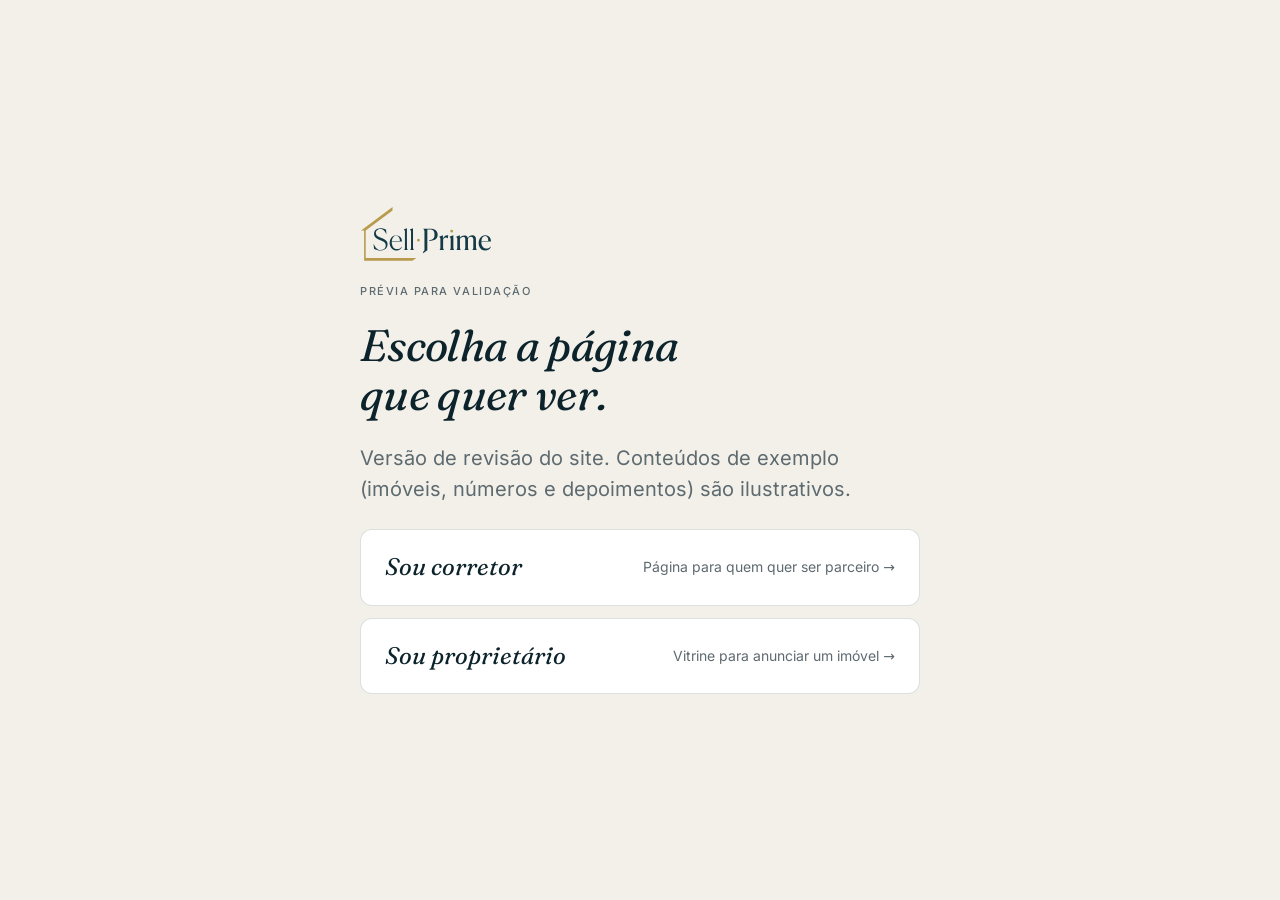
==== index.html @ 88704f99 "Atualiza a prévia de revisão" ====
<!DOCTYPE html>
<html lang="pt-BR"><head><meta charset="utf-8"><meta name="robots" content="noindex,nofollow"><meta name="viewport" content="width=device-width,initial-scale=1">
<title>SellPrime | Prévia para validação</title>
<link rel="stylesheet" href="assets/css/design-system/tokens.css"><link rel="stylesheet" href="assets/css/design-system/base.css">
<style>body{min-height:100svh;display:grid;place-items:center;padding:var(--gutter)}main{max-width:560px;display:flex;flex-direction:column;gap:var(--sp-5)}
.logo{height:56px;width:auto;align-self:flex-start}.p{display:grid;gap:var(--sp-3)}.p a{display:flex;justify-content:space-between;align-items:center;gap:var(--sp-4);padding:var(--sp-5);border:1px solid var(--line);border-radius:var(--radius-lg);text-decoration:none;background:#fff;transition:transform .2s}
.p a b{font:400 var(--fs-h4)/1.1 var(--font-title);font-style:italic}.p a span{color:var(--text-muted);font-size:14px}@media(hover:hover){.p a:hover{transform:translateY(-3px)}}</style></head>
<body><main><img class="logo" src="assets/img/marca/logo-recorte-petrol.svg" alt="SellPrime" width="150" height="63">
<p class="eyebrow">Prévia para validação</p><h1 class="h3">Escolha a página que quer ver.</h1>
<p class="lead">Versão de revisão do site. Conteúdos de exemplo (imóveis, números e depoimentos) são ilustrativos.</p>
<div class="p"><a href="corretor.html"><b>Sou corretor</b><span>Página para quem quer ser parceiro →</span></a><a href="proprietario.html"><b>Sou proprietário</b><span>Vitrine para anunciar um imóvel →</span></a></div></main></body></html>
---- assets/css/design-system/tokens.css ----
/* Fonte da verdade de cores, fontes, espaços e movimento do SellPrime.
   Valores vêm do brand guideline e do PADROES.md (consolidação de 04/10/2026).
   Cortes de @media (só estes): 640 / 900 / 1280, mobile-first, no fim do CSS. */

@font-face{font-family:"Fraunces";src:url("../../fonts/fraunces.woff2?v=1") format("woff2");font-style:normal;font-weight:100 900;font-display:swap}
@font-face{font-family:"Fraunces";src:url("../../fonts/fraunces-italic.woff2?v=1") format("woff2");font-style:italic;font-weight:100 900;font-display:swap}
@font-face{font-family:"Inter";src:url("../../fonts/inter.woff2?v=1") format("woff2");font-style:normal;font-weight:100 900;font-display:swap}
@font-face{font-family:"Shadows Into Light";src:url("../../fonts/shadows-into-light.woff2?v=1") format("woff2");font-style:normal;font-weight:400;font-display:swap}

:root{
  /* Cores */
  --petrol:#143a46;
  --petrol-dark:#0c232b;
  --gold:#b89b4d;            /* detalhe pontual, nunca área grande */
  --cream:#f3f0e9;           /* fundo padrão da marca */
  --grey:#8b9096;
  --cream-2:color-mix(in srgb,var(--petrol) 7%,var(--cream));
  --line:rgba(12,35,43,.14);

  /* Papéis (usar estes no CSS das seções, não as cores cruas) */
  --bg:var(--cream);
  --bg-dark:var(--petrol);
  --text:var(--petrol-dark);
  --text-muted:#5d6a70;      /* cinza com contraste AA sobre creme; --grey só para detalhe */
  --text-on-dark:var(--cream);
  --accent:var(--gold);

  /* Fontes. Cormorant (logotipo) já está desenhada dentro dos SVGs. */
  --font-title:"Fraunces","Times New Roman",serif;   /* reta, peso 300; itálico só em ênfase */
  --font-body:"Inter",system-ui,-apple-system,"Segoe UI",sans-serif;
  --font-script:"Shadows Into Light","Segoe Print",cursive;

  /* Escala tipográfica fechada (9 degraus) */
  --fs-micro:11px;
  --fs-small:13px;
  --fs-body:16px;
  --fs-lead:20px;
  --fs-h4:24px;
  --fs-h3:clamp(30px,4vw,44px);
  --fs-h2:clamp(40px,6vw,72px);
  --fs-h1:clamp(44px,5.4vw,84px);
  --fs-script:clamp(22px,2.6vw,30px);

  /* Espaçamentos (8 degraus) */
  --sp-1:4px;--sp-2:8px;--sp-3:12px;--sp-4:16px;--sp-5:24px;--sp-6:32px;--sp-7:48px;--sp-8:64px;
  --sp-hero:96px;

  /* Raios e sombras */
  --radius-sm:2px;--radius-md:6px;--radius-lg:12px;--radius-pill:999px;
  --shadow-soft:0 12px 32px rgba(12,35,43,.1);
  --shadow-float:0 0 0 8px rgba(243,240,233,.25),12px 16px 16px rgba(12,35,43,.1);

  /* Movimento */
  --ease:cubic-bezier(.2,.7,.2,1);
  --mo-fast:200ms;--mo-base:400ms;--mo-slow:700ms;--mo-reveal:900ms;

  --maxw:1240px;
  --gutter:clamp(20px,4vw,48px);
  --header-h:72px;
}
---- assets/css/design-system/base.css ----
*,*::before,*::after{box-sizing:border-box}
html{-webkit-text-size-adjust:100%;scroll-behavior:smooth;scroll-padding-top:calc(var(--header-h) + 16px)}
body{margin:0;background:var(--bg);color:var(--text);font:400 var(--fs-body)/1.6 var(--font-body);-webkit-font-smoothing:antialiased;-webkit-tap-highlight-color:transparent;overflow-x:hidden}
h1,h2,h3,h4,p,ul,ol{margin:0}
ul,ol{padding:0;list-style:none}
img,svg{display:block;max-width:100%}
a{color:inherit}
button,input,select,textarea{font:inherit;color:inherit}
:focus-visible{outline:2px solid var(--gold);outline-offset:3px}
.sr-only{position:absolute;width:1px;height:1px;overflow:hidden;clip:rect(0 0 0 0);white-space:nowrap}
.wrap{width:100%;max-width:var(--maxw);margin-inline:auto;padding-inline:var(--gutter)}
.section{padding-block:clamp(3.5rem,6vw,5rem)}
.section--dark{background:var(--petrol);color:var(--text-on-dark)}

/* títulos como no manual de marca: h1 a h3 em Fraunces ITÁLICO 400; títulos de cartão (h4) em Fraunces 500 reta; ênfase pontual em reta */
.h1,.h2,.h3,.h4{font-family:var(--font-title);font-weight:400;font-style:italic;letter-spacing:-.015em;text-wrap:balance}
.h4{font-style:normal;font-weight:500}
.h1{font-size:var(--fs-h1);line-height:1.02}
.h2{font-size:var(--fs-h2);line-height:1.05}
.h3{font-size:var(--fs-h3);line-height:1.12}
.h4{font-size:var(--fs-h4);line-height:1.2}
.h1 em,.h2 em,.h3 em{font-style:normal;font-weight:400}
.lead{font-size:var(--fs-lead);line-height:1.55;color:var(--text-muted)}
.section--dark .lead{color:rgba(243,240,233,.75)}

/* rótulo pequeno em caixa alta */
.eyebrow{font:500 var(--fs-micro)/1 var(--font-body);letter-spacing:.14em;text-transform:uppercase;color:var(--text-muted)}
.section--dark .eyebrow{color:rgba(243,240,233,.6)}
/* manuscrita: só rótulos curtos */
.script{font-family:var(--font-script);font-weight:400;font-size:var(--fs-script);line-height:1.15;color:var(--petrol)}
.section--dark .script{color:var(--gold)}

/* botões em pílula */
.btn{display:inline-flex;align-items:center;justify-content:center;gap:var(--sp-2);min-height:48px;padding:0 var(--sp-5);border-radius:var(--radius-pill);border:1px solid transparent;background:var(--petrol-dark);color:var(--cream);font:500 14px/1 var(--font-body);text-decoration:none;cursor:pointer;transition:background var(--mo-fast),color var(--mo-fast),transform var(--mo-base) var(--ease),box-shadow var(--mo-base) var(--ease)}
.btn:active{transform:scale(.97)}
.btn--ghost{background:transparent;color:var(--petrol-dark);border-color:var(--line)}
.btn--light{background:var(--cream);color:var(--petrol-dark)}
.btn--ghost.on-dark{color:var(--cream);border-color:rgba(243,240,233,.25)}
@media (hover:hover){
  .btn:hover{background:var(--petrol);transform:scale(1.04);box-shadow:0 14px 28px -10px rgba(184,155,77,.45)}
  .btn--ghost:hover{background:rgba(12,35,43,.05)}
  .btn--light:hover{background:#fff;color:var(--petrol-dark)}
  .btn--ghost.on-dark:hover{background:rgba(243,240,233,.1)}
}

/* entrada na rolagem (só se houver JS; sem JS tudo aparece) */
.js .reveal{opacity:0;transform:translateY(24px);transition:opacity var(--mo-slow) var(--ease),transform var(--mo-slow) var(--ease);transition-delay:var(--d,0ms)}
.js .reveal.in{opacity:1;transform:none}
@media (prefers-reduced-motion:reduce){
  html{scroll-behavior:auto}
  .js .reveal{opacity:1;transform:none;transition:none}
  *{animation-duration:.01ms!important;transition-duration:.01ms!important}
}
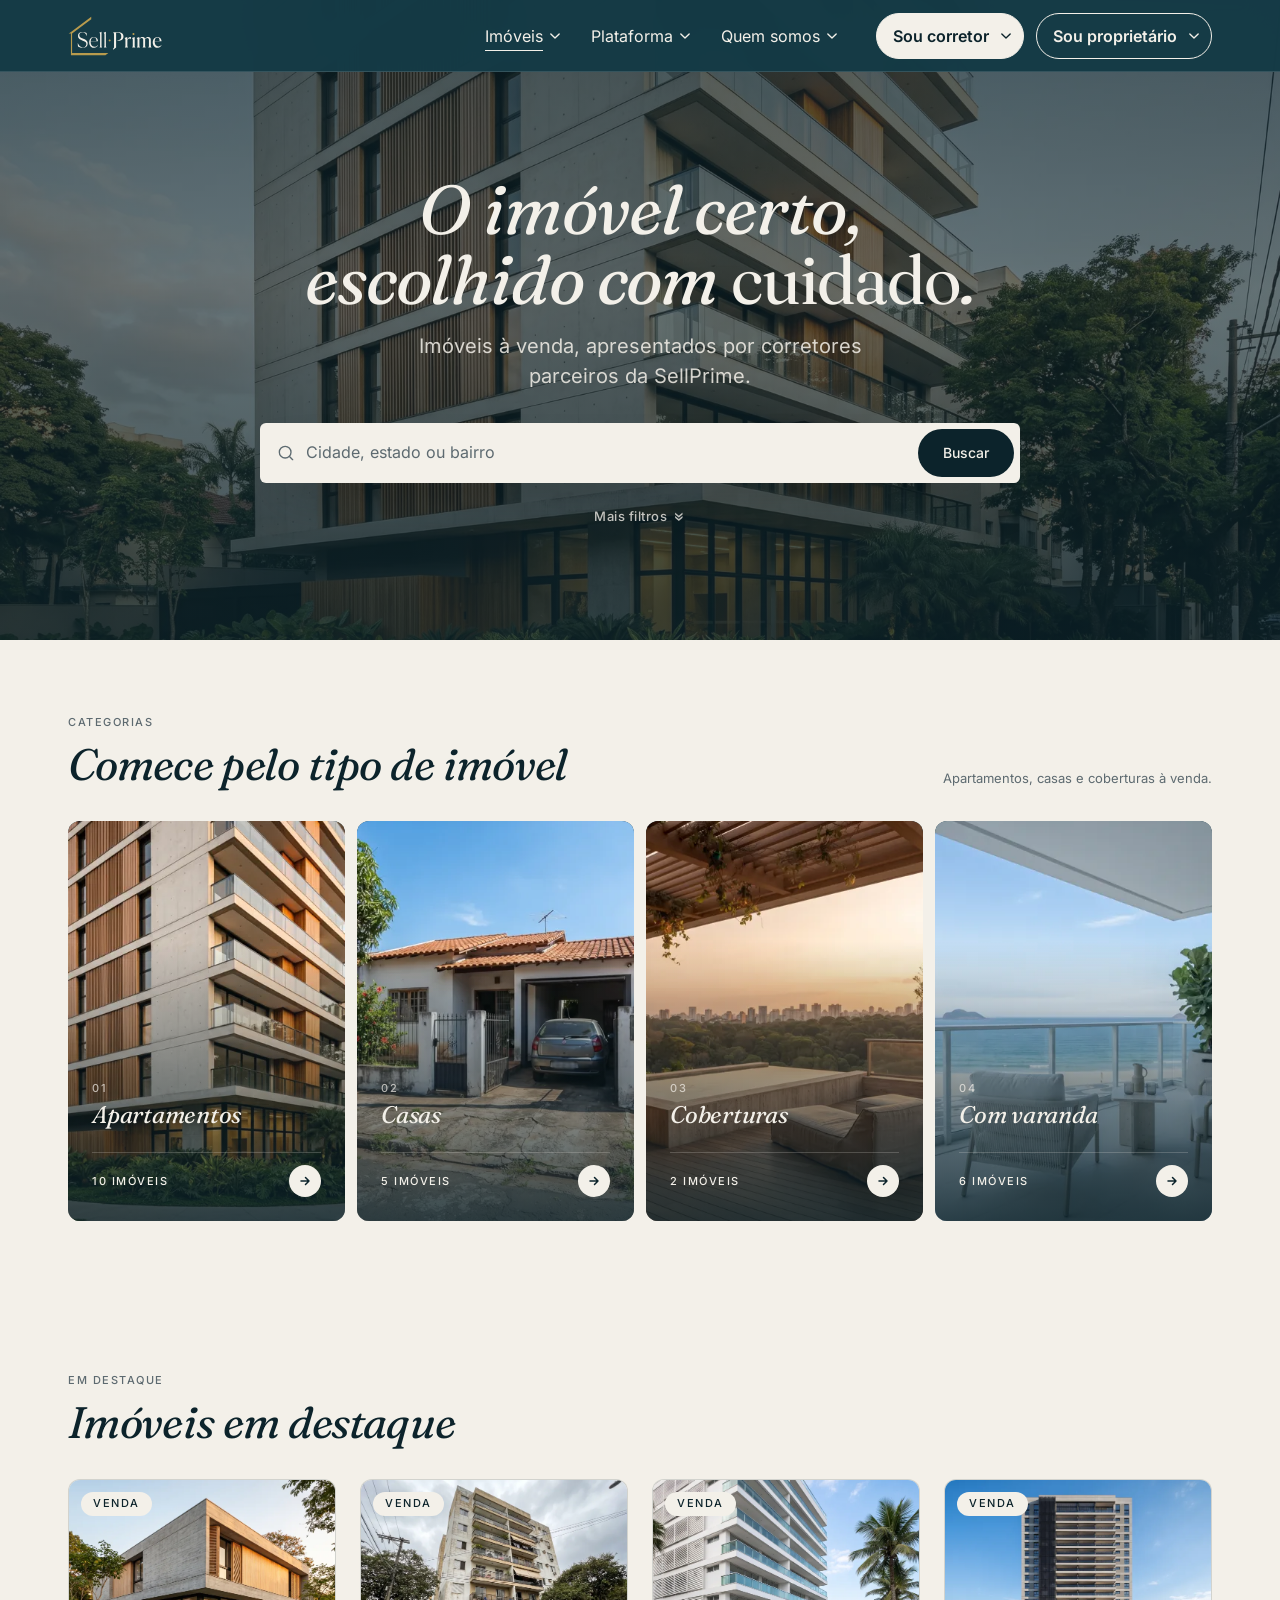
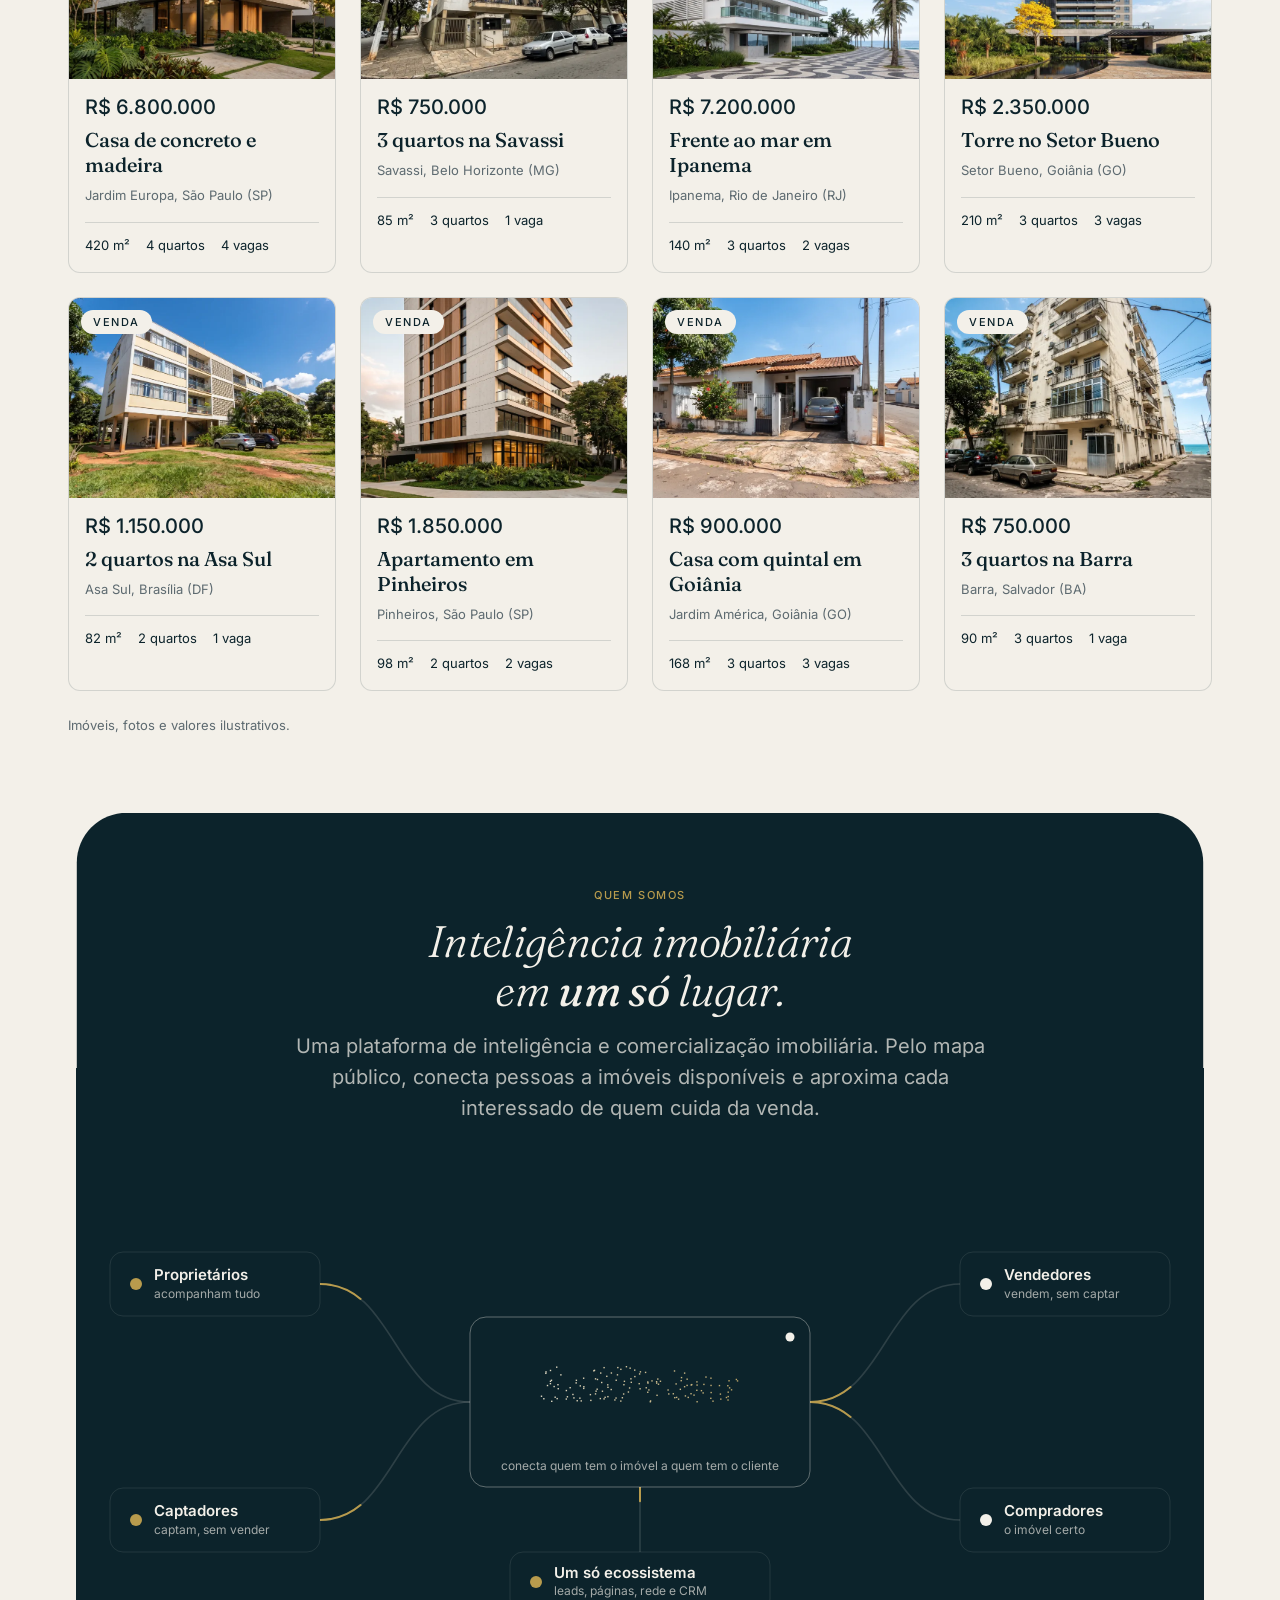
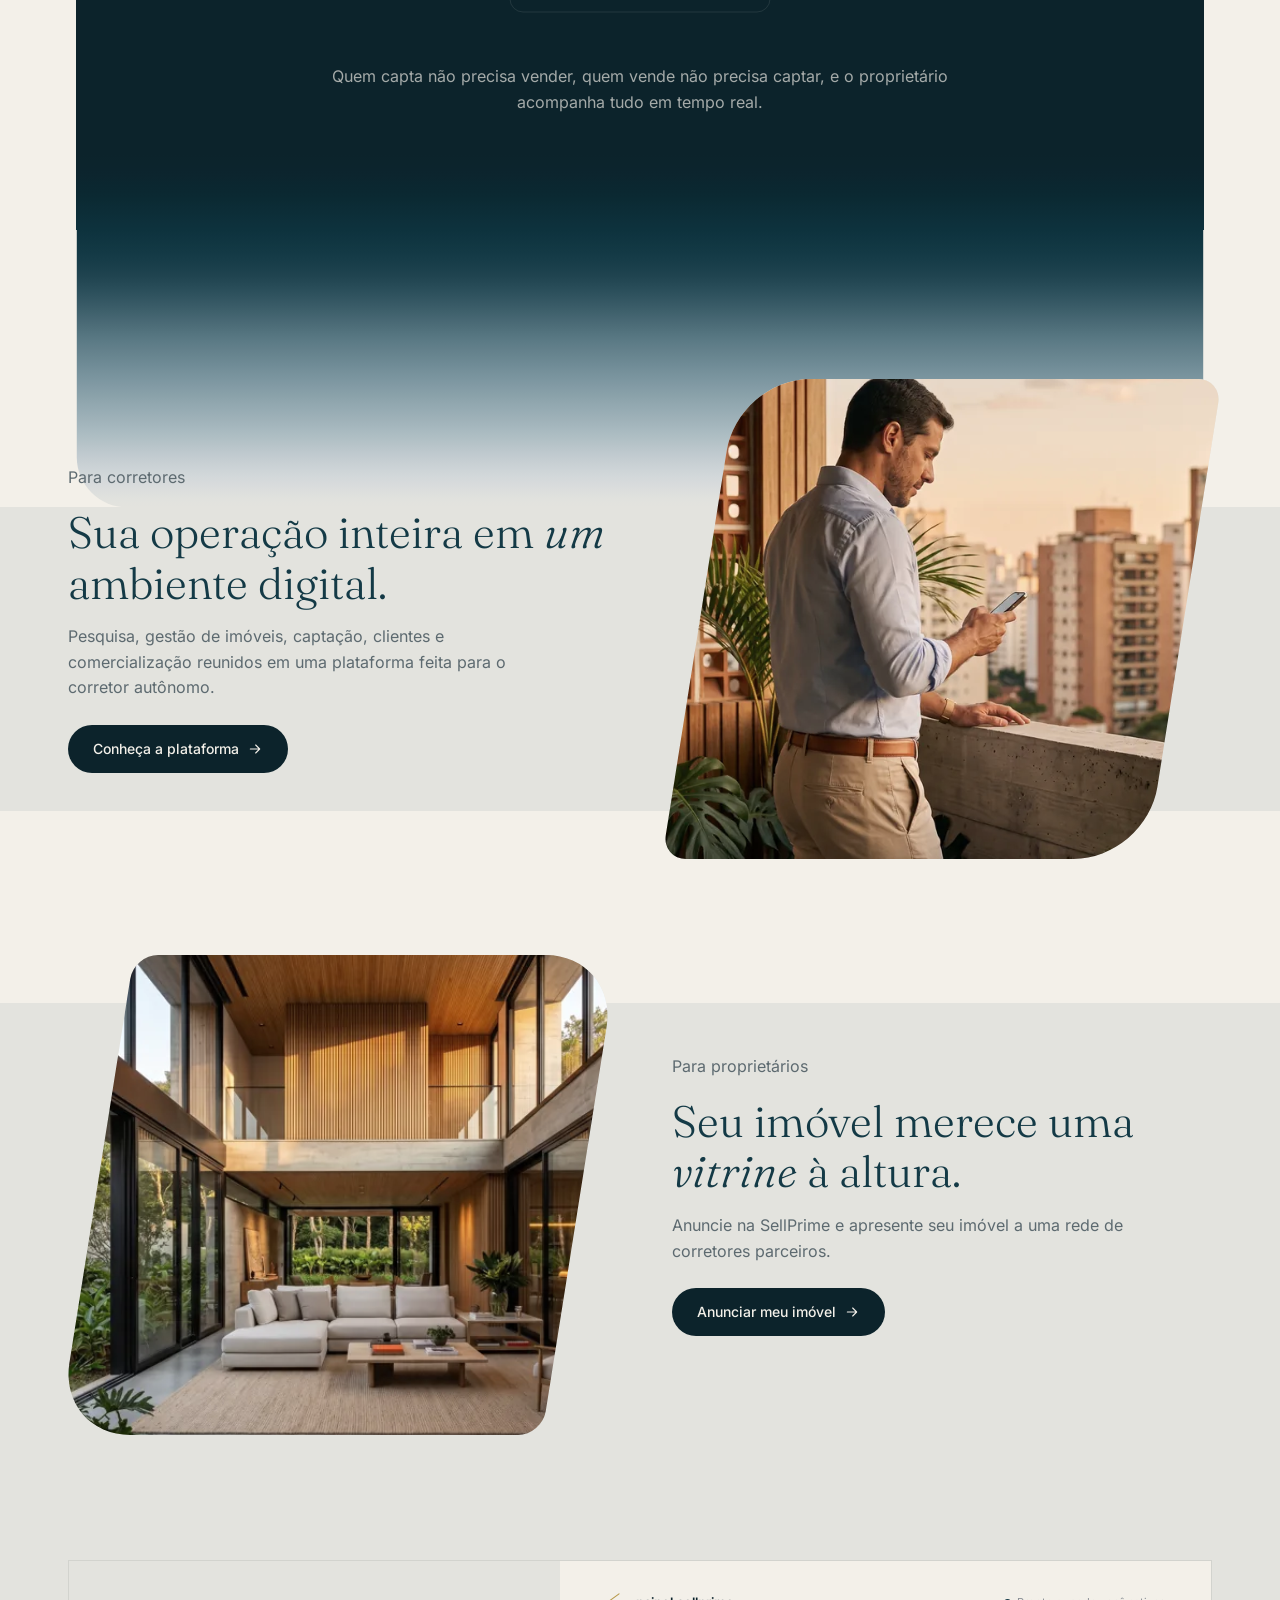
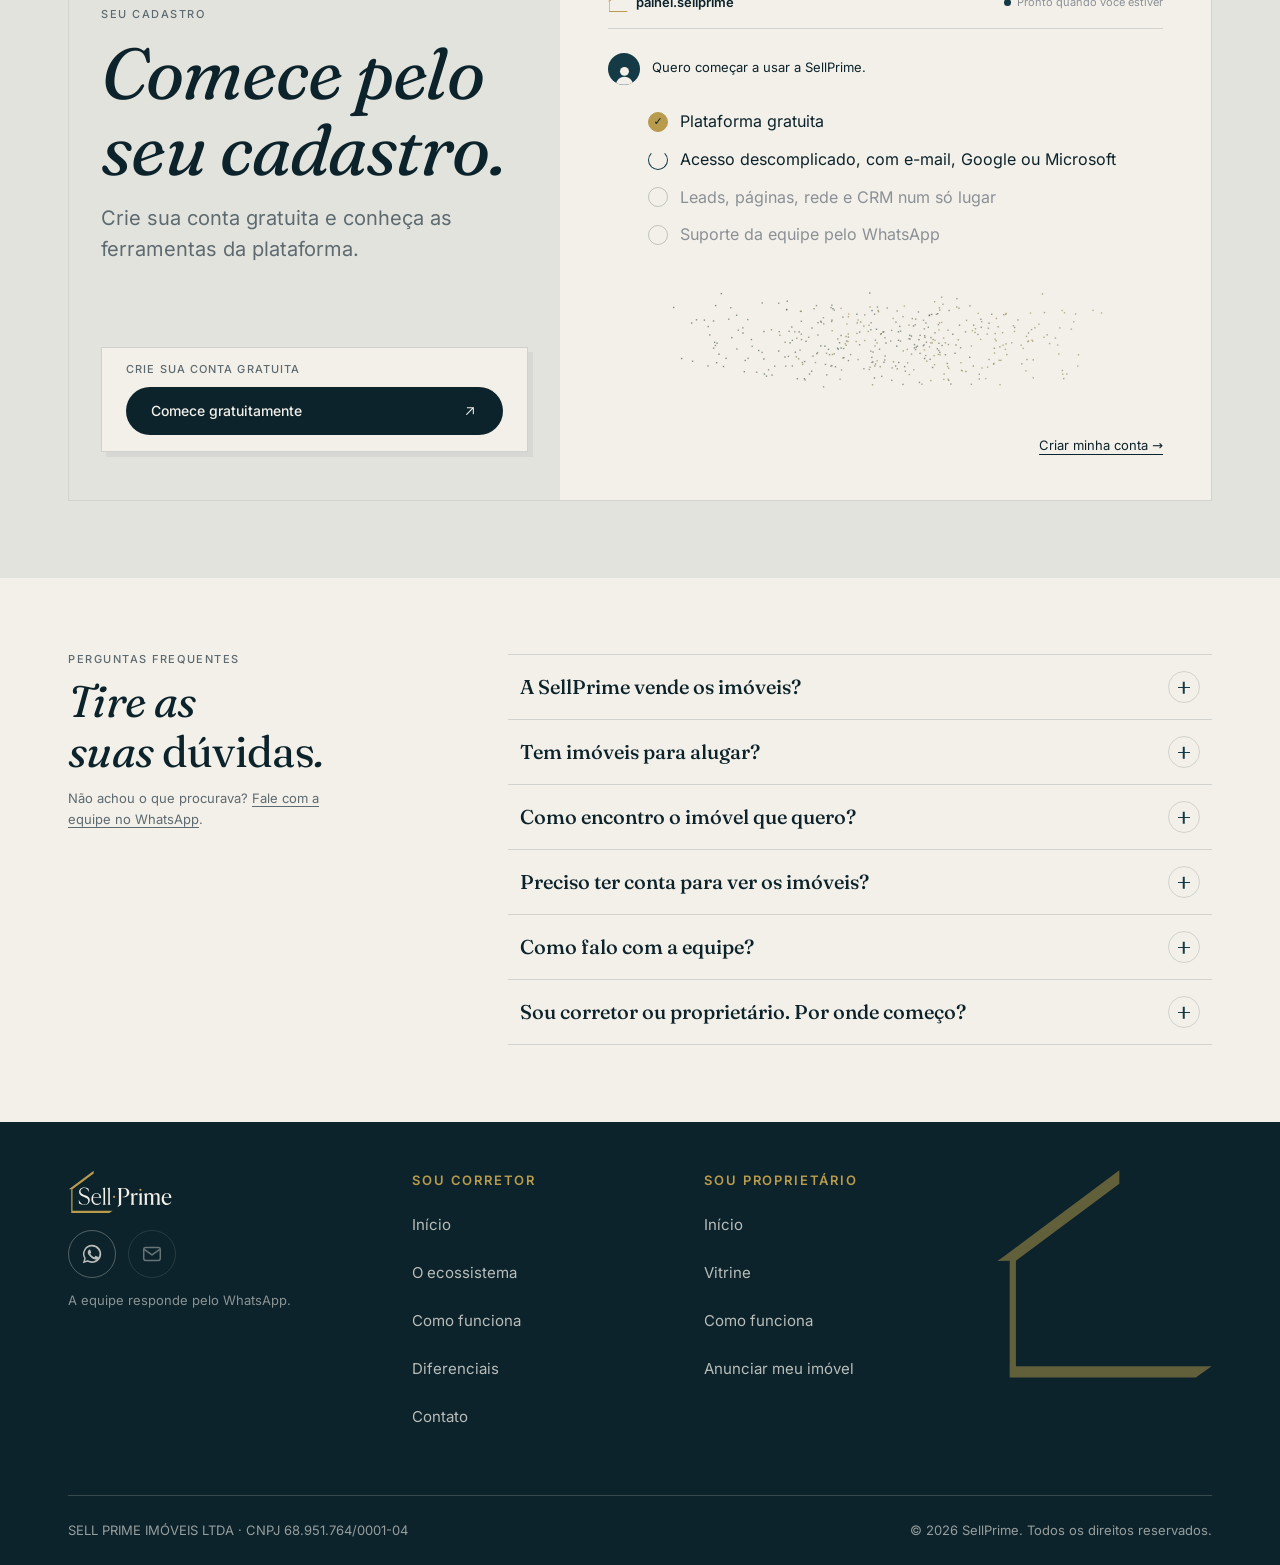
==== commit 57eac73c: "Atualiza a prévia de revisão" ====
--- a/index.html
+++ b/index.html
@@ -1,11 +1,401 @@
 <!DOCTYPE html>
-<html lang="pt-BR"><head><meta charset="utf-8"><meta name="robots" content="noindex,nofollow"><meta name="viewport" content="width=device-width,initial-scale=1">
-<title>SellPrime | Prévia para validação</title>
-<link rel="stylesheet" href="assets/css/design-system/tokens.css"><link rel="stylesheet" href="assets/css/design-system/base.css">
-<style>body{min-height:100svh;display:grid;place-items:center;padding:var(--gutter)}main{max-width:560px;display:flex;flex-direction:column;gap:var(--sp-5)}
-.logo{height:56px;width:auto;align-self:flex-start}.p{display:grid;gap:var(--sp-3)}.p a{display:flex;justify-content:space-between;align-items:center;gap:var(--sp-4);padding:var(--sp-5);border:1px solid var(--line);border-radius:var(--radius-lg);text-decoration:none;background:#fff;transition:transform .2s}
-.p a b{font:400 var(--fs-h4)/1.1 var(--font-title);font-style:italic}.p a span{color:var(--text-muted);font-size:14px}@media(hover:hover){.p a:hover{transform:translateY(-3px)}}</style></head>
-<body><main><img class="logo" src="assets/img/marca/logo-recorte-petrol.svg" alt="SellPrime" width="150" height="63">
-<p class="eyebrow">Prévia para validação</p><h1 class="h3">Escolha a página que quer ver.</h1>
-<p class="lead">Versão de revisão do site. Conteúdos de exemplo (imóveis, números e depoimentos) são ilustrativos.</p>
-<div class="p"><a href="corretor.html"><b>Sou corretor</b><span>Página para quem quer ser parceiro →</span></a><a href="proprietario.html"><b>Sou proprietário</b><span>Vitrine para anunciar um imóvel →</span></a></div></main></body></html>
+<html lang="pt-BR">
+<head>
+<meta charset="utf-8">
+<meta name="robots" content="noindex,nofollow">
+<meta name="viewport" content="width=device-width,initial-scale=1">
+<title>SellPrime | Imóveis à venda</title>
+<meta name="description" content="Busque imóveis à venda por cidade, tipo e valor. Cada imóvel é apresentado por um corretor parceiro da SellPrime.">
+<link rel="canonical" href="https://sellprimeimoveis.com.br/">
+<meta name="theme-color" content="#f3f0e9">
+<meta property="og:type" content="website">
+<meta property="og:locale" content="pt_BR">
+<meta property="og:site_name" content="SellPrime">
+<meta property="og:title" content="SellPrime | Imóveis à venda">
+<meta property="og:description" content="Busque imóveis à venda por cidade, tipo e valor.">
+<meta property="og:url" content="https://sellprimeimoveis.com.br/">
+<meta name="twitter:card" content="summary">
+<link rel="preload" href="assets/fonts/fraunces-italic.woff2?v=1" as="font" type="font/woff2" crossorigin>
+<link rel="preload" as="image" href="assets/img/imoveis/predio-pinheiros-sp/fachada.webp?v=1" fetchpriority="high">
+<link rel="stylesheet" href="assets/css/design-system/tokens.css?v=5">
+<link rel="stylesheet" href="assets/css/design-system/base.css?v=5">
+<link rel="stylesheet" href="assets/css/site/header.css?v=6">
+<link rel="stylesheet" href="assets/css/site/home.css?v=7">
+<link rel="stylesheet" href="assets/css/site/categorias.css?v=1">
+<link rel="stylesheet" href="assets/css/site/home-institucional.css?v=18">
+<link rel="stylesheet" href="assets/css/site/previa-imovel.css?v=2">
+<link rel="stylesheet" href="assets/css/site/mapa-busca.css?v=2">
+<link rel="stylesheet" href="assets/css/site/convite.css?v=9">
+<link rel="stylesheet" href="assets/css/site/faq.css?v=1">
+<link rel="stylesheet" href="assets/css/site/footer.css?v=11">
+<script>document.documentElement.classList.add('js')</script>
+<script type="application/ld+json">{"@context":"https://schema.org","@type":"Organization","name":"SellPrime","legalName":"SELL PRIME IMÓVEIS LTDA","taxID":"68.951.764/0001-04"}</script>
+</head>
+<body>
+
+<a class="skip" href="#conteudo">Ir para o conteúdo</a>
+
+<!-- INICIO-CABECALHO -->
+<header class="site-header" id="topo-header">
+  <div class="wrap site-header__in">
+    <a class="site-header__logo" href="index.html" aria-label="SellPrime, ir para a página inicial"><img class="logo-claro" src="assets/img/marca/logo-recorte-cream.svg" alt="SellPrime" width="95" height="40"><img class="logo-escuro" src="assets/img/marca/logo-recorte-petrol.svg" alt="" width="95" height="40"></a>
+    <nav class="site-header__nav" aria-label="Principal">
+      <ul class="nav">
+        <li class="nav__grupo" data-pagina="index imovel">
+          <a class="nav__link" href="index.html">Imóveis</a>
+          <button class="nav__abre" type="button" aria-expanded="false" aria-controls="sub-imoveis" aria-label="Abrir submenu de Imóveis"><svg viewBox="0 0 12 8" aria-hidden="true"><path d="m1 1.5 5 5 5-5"/></svg></button>
+          <div class="sub" id="sub-imoveis"><ul>
+            <li><a href="index.html#topo"><b>Buscar imóveis</b><span>Por cidade, estado ou bairro</span></a></li>
+            <li><a href="index.html#categorias"><b>Por tipo de imóvel</b><span>Apartamentos, casas, coberturas e mais</span></a></li>
+            <li><a href="index.html#imoveis"><b>Em destaque</b><span>Imóveis escolhidos pela curadoria</span></a></li>
+          </ul></div>
+        </li>
+        <li class="nav__grupo">
+          <a class="nav__link" href="corretor.html#ecossistema">Plataforma</a>
+          <button class="nav__abre" type="button" aria-expanded="false" aria-controls="sub-plataforma" aria-label="Abrir submenu de Plataforma"><svg viewBox="0 0 12 8" aria-hidden="true"><path d="m1 1.5 5 5 5-5"/></svg></button>
+          <div class="sub" id="sub-plataforma"><ul>
+            <li><a href="corretor.html#ecossistema"><b>Leads</b><span>Contatos interessados chegam ao seu painel</span></a></li>
+            <li><a href="corretor.html#ecossistema"><b>Páginas de imóveis</b><span>Uma vitrine só sua, com o status de cada imóvel</span></a></li>
+            <li><a href="corretor.html#ecossistema"><b>Rede de corretores</b><span>Quem tem o imóvel conectado a quem tem o cliente</span></a></li>
+            <li><a href="corretor.html#ecossistema"><b>CRM</b><span>Cada cliente e cada etapa, sem planilhas</span></a></li>
+          </ul></div>
+        </li>
+        <li class="nav__grupo">
+          <a class="nav__link" href="index.html#quem-somos">Quem somos</a>
+          <button class="nav__abre" type="button" aria-expanded="false" aria-controls="sub-quem-somos" aria-label="Abrir submenu de Quem somos"><svg viewBox="0 0 12 8" aria-hidden="true"><path d="m1 1.5 5 5 5-5"/></svg></button>
+          <div class="sub" id="sub-quem-somos"><ul>
+            <li><a href="index.html#quem-somos"><b>A SellPrime</b><span>Inteligência imobiliária em um só lugar</span></a></li>
+            <li><a href="corretor.html#o-que-e"><b>Como conectamos pessoas</b><span>Proprietários, captadores, vendedores e compradores</span></a></li>
+            <li><a href="#contato" data-whatsapp data-whatsapp-msg="geral"><b>Falar com a equipe</b><span>Chame no WhatsApp</span></a></li>
+          </ul></div>
+        </li>
+        <li class="nav__grupo nav__grupo--perfil nav__grupo--cheio" data-pagina="corretor cadastro">
+          <a class="nav__link" href="corretor.html">Sou corretor</a>
+          <button class="nav__abre" type="button" aria-expanded="false" aria-controls="sub-corretor" aria-label="Abrir submenu de Sou corretor"><svg viewBox="0 0 12 8" aria-hidden="true"><path d="m1 1.5 5 5 5-5"/></svg></button>
+          <div class="sub sub--dir" id="sub-corretor"><ul>
+            <li><a href="corretor.html#ecossistema"><b>A plataforma</b><span>Tudo o que o corretor tem em um só lugar</span></a></li>
+            <li><a href="corretor.html#como-funciona"><b>Como funciona</b><span>O passo a passo da plataforma</span></a></li>
+            <li><a href="corretor.html#diferenciais"><b>Diferenciais</b><span>O seu dia, sem e com a SellPrime</span></a></li>
+          </ul></div>
+        </li>
+        <li class="nav__grupo nav__grupo--perfil" data-pagina="proprietario">
+          <a class="nav__link" href="proprietario.html">Sou proprietário</a>
+          <button class="nav__abre" type="button" aria-expanded="false" aria-controls="sub-proprietario" aria-label="Abrir submenu de Sou proprietário"><svg viewBox="0 0 12 8" aria-hidden="true"><path d="m1 1.5 5 5 5-5"/></svg></button>
+          <div class="sub sub--dir" id="sub-proprietario"><ul>
+            <li><a href="proprietario.html#vitrine"><b>Vitrine</b><span>Como o seu imóvel aparece</span></a></li>
+            <li><a href="proprietario.html#como-funciona"><b>Como funciona</b><span>Os passos até o anúncio</span></a></li>
+            <li><a href="proprietario.html#anunciar"><b>Anunciar meu imóvel</b><span>Fale com a equipe</span></a></li>
+          </ul></div>
+        </li>
+      </ul>
+    </nav>
+    <button class="menu-btn" type="button" aria-expanded="false" aria-controls="menu-painel" aria-label="Abrir menu"><span></span><span></span></button>
+  </div>
+</header>
+<div class="menu-painel" id="menu-painel" hidden>
+  <nav class="menu-painel__nav" aria-label="Principal">
+    <div class="mp" data-pagina="index imovel"><a class="mp__titulo" href="index.html">Imóveis</a><ul>
+      <li><a href="index.html#topo">Buscar imóveis</a></li><li><a href="index.html#categorias">Por tipo de imóvel</a></li><li><a href="index.html#imoveis">Em destaque</a></li>
+    </ul></div>
+    <div class="mp"><a class="mp__titulo" href="corretor.html#ecossistema">Plataforma</a><ul>
+      <li><a href="corretor.html#ecossistema">Leads</a></li><li><a href="corretor.html#ecossistema">Páginas de imóveis</a></li><li><a href="corretor.html#ecossistema">Rede de corretores</a></li><li><a href="corretor.html#ecossistema">CRM</a></li>
+    </ul></div>
+    <div class="mp"><a class="mp__titulo" href="index.html#quem-somos">Quem somos</a><ul>
+      <li><a href="index.html#quem-somos">A SellPrime</a></li><li><a href="corretor.html#o-que-e">Como conectamos pessoas</a></li><li><a href="#contato" data-whatsapp data-whatsapp-msg="geral">Falar com a equipe</a></li>
+    </ul></div>
+    <div class="mp" data-pagina="corretor cadastro"><a class="mp__titulo" href="corretor.html">Sou corretor</a><ul>
+      <li><a href="corretor.html#ecossistema">A plataforma</a></li><li><a href="corretor.html#como-funciona">Como funciona</a></li><li><a href="corretor.html#diferenciais">Diferenciais</a></li>
+    </ul></div>
+    <div class="mp" data-pagina="proprietario"><a class="mp__titulo" href="proprietario.html">Sou proprietário</a><ul>
+      <li><a href="proprietario.html#vitrine">Vitrine</a></li><li><a href="proprietario.html#como-funciona">Como funciona</a></li><li><a href="proprietario.html#anunciar">Anunciar meu imóvel</a></li>
+    </ul></div>
+  </nav>
+</div>
+<!-- FIM-CABECALHO -->
+
+<main id="conteudo">
+
+<!-- 1. PRIMEIRA DOBRA: busca à esquerda, imóvel em evidência à direita (copy provisória, a confirmar com o Iago) -->
+<section class="hero-h" id="topo" aria-labelledby="hero-titulo">
+  <!-- foto escurecida ao fundo (pedido do Iago: apartamento em Pinheiros), título, subtítulo e uma barra de busca só.
+       "Mais filtros" discreto abre os demais campos. Ao buscar, os resultados entram abaixo com o mapa animado. -->
+  <img class="hero-h__fundo" src="assets/img/imoveis/predio-pinheiros-sp/fachada.webp?v=1" alt="" width="1800" height="1208" fetchpriority="high" decoding="async">
+  <div class="wrap hero-h__in">
+    <h1 class="h1 hero-h__titulo" id="hero-titulo">O imóvel certo, escolhido com <em>cuidado</em>.</h1>
+    <p class="hero-h__sub">Imóveis à venda, apresentados por corretores parceiros da SellPrime.</p>
+
+    <form class="busca" id="busca" role="search" aria-label="Buscar imóveis" novalidate>
+      <div class="busca__barra">
+        <svg class="busca__lupa" viewBox="0 0 24 24" aria-hidden="true"><circle cx="11" cy="11" r="7"/><path d="m20 20-3.5-3.5"/></svg>
+        <label class="sr-only" for="busca-onde">Onde</label>
+        <input id="busca-onde" type="text" name="onde" list="busca-lugares" placeholder="Cidade, estado ou bairro" autocomplete="off">
+        <datalist id="busca-lugares"></datalist>
+        <button class="btn busca__ir" type="submit">Buscar</button>
+      </div>
+      <button class="busca__mais" type="button" id="busca-mais-btn" aria-expanded="false" aria-controls="busca-mais"><span>Mais filtros</span><i aria-hidden="true">»</i></button>
+      <div class="busca__campos" id="busca-mais" hidden>
+        <label class="campo"><span>Tipo</span><select name="tipo"><option value="">Todos</option><option>Apartamento</option><option>Casa</option><option>Cobertura</option></select></label>
+        <label class="campo"><span>Quartos</span><select name="quartos"><option value="">Qualquer</option><option value="1">1 ou mais</option><option value="2">2 ou mais</option><option value="3">3 ou mais</option><option value="4">4 ou mais</option></select></label>
+        <label class="campo"><span>Valor</span><select name="preco"></select></label>
+        <label class="campo"><span>Área até (m²)</span><input type="number" name="area" min="0" step="1" inputmode="numeric" placeholder="Ex.: 80"></label>
+        <label class="campo"><span>Vagas</span><select name="vagas"><option value="">Qualquer</option><option value="1">1 ou mais</option><option value="2">2 ou mais</option><option value="3">3 ou mais</option></select></label>
+        <div class="busca__checks"><label class="checar"><input type="checkbox" name="pet"> Aceita pet</label><label class="checar"><input type="checkbox" name="varanda"> Com varanda</label></div>
+      </div>
+    </form>
+  </div>
+</section>
+
+<!-- RESULTADOS DA BUSCA: entram no lugar das seções padrão, sem trocar de página -->
+<section class="section resultados" id="resultados" aria-labelledby="res-cont" hidden>
+  <div class="wrap">
+    <div class="sec-topo">
+      <div class="sec-topo__txt">
+        <h2 class="h3" id="res-cont" aria-live="polite"></h2>
+        <ul class="chips" id="res-chips" aria-label="Filtros aplicados"></ul>
+      </div>
+      <button class="btn btn--ghost" type="button" id="res-limpar">Limpar busca</button>
+    </div>
+    <!-- mapa à esquerda (anima do Brasil até o lugar buscado) e imóveis à direita; no celular, o mapa vem em cima -->
+    <div class="res__grid">
+      <div class="res__mapa" id="res-mapa" aria-label="Mapa dos imóveis encontrados"></div>
+      <div class="res__lista">
+        <div class="grade" id="res-grade"></div>
+        <p class="res-vazio" id="res-vazio" hidden>Nenhum imóvel com esses filtros. Tente ampliar a busca.</p>
+      </div>
+    </div>
+    <p class="ilustrativo">Imóveis, fotos e valores ilustrativos.</p>
+  </div>
+</section>
+
+<!-- SEÇÕES PADRÃO DA HOME (somem durante a busca). Próxima: vitrine definitiva. -->
+<div class="home-padrao" id="home-padrao">
+
+<!-- 2. CATEGORIAS (molde: seção de serviços de uma referência, adaptado em 19/11/2026; cartões menores).
+     Computador: o cartão sob o mouse se alarga e os vizinhos encolhem. Celular e tablet: faixa que rola de lado, sem efeito.
+     Clique: aplica o filtro na busca da primeira dobra e mostra os resultados (mesma página). Categorias provisórias, a confirmar com o Iago. -->
+<section class="section cats" id="categorias" aria-labelledby="cats-titulo">
+  <div class="wrap">
+    <div class="sec-topo cats__topo">
+      <div class="sec-topo__txt">
+        <p class="eyebrow">Categorias</p>
+        <h2 class="h3" id="cats-titulo">Comece pelo tipo de imóvel</h2>
+      </div>
+      <p class="cats__meta">Apartamentos, casas e coberturas à venda.</p>
+    </div>
+    <ul class="cats__lista" role="list">
+      <li class="cat"><button class="cat__btn" type="button" data-cat-tipo="Apartamento" data-cat-extra="">
+        <img src="assets/img/imoveis/predio-pinheiros-sp/fachada-thumb.webp?v=1" alt="Fachada de prédio residencial em Pinheiros, São Paulo" width="800" height="537" loading="lazy" decoding="async">
+        <span class="cat__txt"><span class="cat__n">01</span><span class="cat__nome">Apartamentos</span><span class="cat__desc">Prédios com portaria, perto de tudo na cidade.</span><span class="cat__ver"><span data-cat-conta></span><i class="cat__disc"><svg viewBox="0 0 12 12" aria-hidden="true"><path d="M2 6h8M6.5 2.5L10 6l-3.5 3.5" fill="none" stroke="currentColor" stroke-width="1.5" stroke-linecap="round" stroke-linejoin="round"/></svg></i></span></span>
+      </button></li>
+      <li class="cat"><button class="cat__btn" type="button" data-cat-tipo="Casa" data-cat-extra="">
+        <img src="assets/img/imoveis/casa-jardim-america-go/fachada-thumb.webp?v=1" alt="Casa térrea com quintal em Goiânia" width="800" height="537" loading="lazy" decoding="async">
+        <span class="cat__txt"><span class="cat__n">02</span><span class="cat__nome">Casas</span><span class="cat__desc">Quintal, garagem e espaço para a família crescer.</span><span class="cat__ver"><span data-cat-conta></span><i class="cat__disc"><svg viewBox="0 0 12 12" aria-hidden="true"><path d="M2 6h8M6.5 2.5L10 6l-3.5 3.5" fill="none" stroke="currentColor" stroke-width="1.5" stroke-linecap="round" stroke-linejoin="round"/></svg></i></span></span>
+      </button></li>
+      <li class="cat"><button class="cat__btn" type="button" data-cat-tipo="Cobertura" data-cat-extra="">
+        <img src="assets/img/imoveis/cobertura-moema-sp/varanda-thumb.webp?v=1" alt="Terraço de cobertura com vista da cidade em Moema, São Paulo" width="800" height="537" loading="lazy" decoding="async">
+        <span class="cat__txt"><span class="cat__n">03</span><span class="cat__nome">Coberturas</span><span class="cat__desc">Terraço, vista aberta e o último andar só seu.</span><span class="cat__ver"><span data-cat-conta></span><i class="cat__disc"><svg viewBox="0 0 12 12" aria-hidden="true"><path d="M2 6h8M6.5 2.5L10 6l-3.5 3.5" fill="none" stroke="currentColor" stroke-width="1.5" stroke-linecap="round" stroke-linejoin="round"/></svg></i></span></span>
+      </button></li>
+      <li class="cat"><button class="cat__btn" type="button" data-cat-tipo="" data-cat-extra="varanda">
+        <img src="assets/img/imoveis/predio-ipanema-rj/varanda-thumb.webp?v=1" alt="Varanda de apartamento em Ipanema, Rio de Janeiro" width="800" height="537" loading="lazy" decoding="async">
+        <span class="cat__txt"><span class="cat__n">04</span><span class="cat__nome">Com varanda</span><span class="cat__desc">Um espaço a mais para o café e o fim de tarde.</span><span class="cat__ver"><span data-cat-conta></span><i class="cat__disc"><svg viewBox="0 0 12 12" aria-hidden="true"><path d="M2 6h8M6.5 2.5L10 6l-3.5 3.5" fill="none" stroke="currentColor" stroke-width="1.5" stroke-linecap="round" stroke-linejoin="round"/></svg></i></span></span>
+      </button></li>
+    </ul>
+  </div>
+</section>
+
+<!-- 3. VITRINE (versão provisória, só para testar o cartão) -->
+<section class="section" id="imoveis" aria-labelledby="dest-titulo">
+  <div class="wrap">
+    <div class="sec-topo">
+      <div class="sec-topo__txt">
+        <p class="eyebrow">Em destaque</p>
+        <h2 class="h3" id="dest-titulo">Imóveis em destaque</h2>
+      </div>
+    </div>
+    <div class="grade" id="destaques-grade"></div>
+    <p class="ilustrativo">Imóveis, fotos e valores ilustrativos.</p>
+  </div>
+</section>
+
+<!-- 4. QUEM SOMOS (texto e pilares do planejamento aprovado pelos sócios, 18/11/2026) -->
+<!-- 4. QUEM SOMOS: o que é a SellPrime, contado pelo "Esquema animado" do design system. No centro, a SellPrime em
+     partículas. Textos dos nós tirados da página do corretor. Esquema deitado no computador, em pé no celular. -->
+<section class="section qs" id="quem-somos" aria-labelledby="qs-titulo">
+  <div class="wrap">
+    <div class="qs__topo">
+      <p class="eyebrow qs__eyebrow">Quem somos</p>
+      <h2 class="h3 qs__titulo" id="qs-titulo">Inteligência imobiliária em <em>um só</em> lugar.</h2>
+      <p class="lead">Uma plataforma de inteligência e comercialização imobiliária. Pelo mapa público, conecta pessoas a imóveis disponíveis e aproxima cada interessado de quem cuida da venda.</p>
+    </div>
+    <div class="esq esq--deitado"><svg viewBox="0 0 1100 460" xmlns="http://www.w3.org/2000/svg" role="img" aria-label="Esquema: proprietários e captadores, de um lado, e vendedores e compradores, do outro, conectados pela SellPrime, um só ecossistema com leads, páginas, rede e CRM."><g fill="none"><path class="flow" d="M230,112 C305,112 305,230 380,230"/><path class="flow" d="M230,348 C305,348 305,230 380,230"/><path class="flow" d="M720,230 C795,230 795,112 870,112"/><path class="flow" d="M720,230 C795,230 795,348 870,348"/><path class="flow" d="M550,315 L550,380"/></g><g fill="none"><path class="flow-dash" d="M230,112 C305,112 305,230 380,230"/><path class="flow-dash" d="M230,348 C305,348 305,230 380,230"/><path class="flow-dash" d="M720,230 C795,230 795,112 870,112"/><path class="flow-dash" d="M720,230 C795,230 795,348 870,348"/><path class="flow-dash" d="M550,315 L550,380"/></g><g class="snode"><rect x="20" y="80" width="210" height="64" rx="13" fill="#0c232b" stroke="rgba(243,240,233,0.1)"/><circle cx="46" cy="112" r="6" fill="var(--gold)"/><text class="node-label" x="64" y="108">Proprietários</text><text class="node-sub" x="64" y="126">acompanham tudo</text></g><g class="snode"><rect x="20" y="316" width="210" height="64" rx="13" fill="#0c232b" stroke="rgba(243,240,233,0.1)"/><circle cx="46" cy="348" r="6" fill="var(--gold)"/><text class="node-label" x="64" y="344">Captadores</text><text class="node-sub" x="64" y="362">captam, sem vender</text></g><g class="snode"><rect x="870" y="80" width="210" height="64" rx="13" fill="#0c232b" stroke="rgba(243,240,233,0.1)"/><circle cx="896" cy="112" r="6" fill="var(--cream)"/><text class="node-label" x="914" y="108">Vendedores</text><text class="node-sub" x="914" y="126">vendem, sem captar</text></g><g class="snode"><rect x="870" y="316" width="210" height="64" rx="13" fill="#0c232b" stroke="rgba(243,240,233,0.1)"/><circle cx="896" cy="348" r="6" fill="var(--cream)"/><text class="node-label" x="914" y="344">Compradores</text><text class="node-sub" x="914" y="362">o imóvel certo</text></g><g class="snode"><rect x="420" y="380" width="260" height="60" rx="13" fill="#0c232b" stroke="rgba(243,240,233,0.1)"/><circle cx="446" cy="410" r="6" fill="var(--gold)"/><text class="node-label" x="464" y="406">Um só ecossistema</text><text class="node-sub" x="464" y="423">leads, páginas, rede e CRM</text></g><g class="snode"><rect x="380" y="145" width="340" height="170" rx="16" fill="#0c232b" stroke="rgba(243,240,233,0.36)"/><text class="node-sub" x="550" y="298" text-anchor="middle">conecta quem tem o imóvel a quem tem o cliente</text><circle class="pulse" cx="700" cy="165" r="4.5" fill="var(--cream)"/></g></svg>
+      <div class="esq__palco" style="left:35.4545%;top:33.6957%;width:29.0909%;height:26.087%"><canvas aria-hidden="true"></canvas><span class="esq__reserva" aria-hidden="true">SellPrime</span></div>
+    </div>
+    <div class="esq esq--pe"><svg viewBox="0 0 360 600" xmlns="http://www.w3.org/2000/svg" role="img" aria-label="Esquema: proprietários e captadores, de um lado, e vendedores e compradores, do outro, conectados pela SellPrime, um só ecossistema com leads, páginas, rede e CRM."><g fill="none"><path class="flow" d="M92,74 C92,112 180,112 180,150"/><path class="flow" d="M268,74 C268,112 180,112 180,150"/><path class="flow" d="M180,320 C180,360 92,360 92,400"/><path class="flow" d="M180,320 C180,360 268,360 268,400"/><path class="flow" d="M180,320 L180,530"/></g><g fill="none"><path class="flow-dash" d="M92,74 C92,112 180,112 180,150"/><path class="flow-dash" d="M268,74 C268,112 180,112 180,150"/><path class="flow-dash" d="M180,320 C180,360 92,360 92,400"/><path class="flow-dash" d="M180,320 C180,360 268,360 268,400"/><path class="flow-dash" d="M180,320 L180,530"/></g><g class="snode"><rect x="8" y="10" width="168" height="64" rx="13" fill="#0c232b" stroke="rgba(243,240,233,0.1)"/><circle cx="34" cy="42" r="6" fill="var(--gold)"/><text class="node-label" x="52" y="38">Proprietários</text><text class="node-sub" x="52" y="56">acompanham tudo</text></g><g class="snode"><rect x="184" y="10" width="168" height="64" rx="13" fill="#0c232b" stroke="rgba(243,240,233,0.1)"/><circle cx="210" cy="42" r="6" fill="var(--gold)"/><text class="node-label" x="228" y="38">Captadores</text><text class="node-sub" x="228" y="56">captam, sem vender</text></g><g class="snode"><rect x="8" y="400" width="168" height="64" rx="13" fill="#0c232b" stroke="rgba(243,240,233,0.1)"/><circle cx="34" cy="432" r="6" fill="var(--cream)"/><text class="node-label" x="52" y="428">Vendedores</text><text class="node-sub" x="52" y="446">vendem, sem captar</text></g><g class="snode"><rect x="184" y="400" width="168" height="64" rx="13" fill="#0c232b" stroke="rgba(243,240,233,0.1)"/><circle cx="210" cy="432" r="6" fill="var(--cream)"/><text class="node-label" x="228" y="428">Compradores</text><text class="node-sub" x="228" y="446">o imóvel certo</text></g><g class="snode"><rect x="50" y="530" width="260" height="60" rx="13" fill="#0c232b" stroke="rgba(243,240,233,0.1)"/><circle cx="76" cy="560" r="6" fill="var(--gold)"/><text class="node-label" x="94" y="556">Um só ecossistema</text><text class="node-sub" x="94" y="573">leads, páginas, rede e CRM</text></g><g class="snode"><rect x="20" y="150" width="320" height="170" rx="16" fill="#0c232b" stroke="rgba(243,240,233,0.36)"/><text class="node-sub" x="180" y="303" text-anchor="middle">conecta quem tem o imóvel a quem tem o cliente</text><circle class="pulse" cx="320" cy="170" r="4.5" fill="var(--cream)"/></g></svg>
+      <div class="esq__palco" style="left:8.3333%;top:26.6667%;width:83.3333%;height:20%"><canvas aria-hidden="true"></canvas><span class="esq__reserva" aria-hidden="true">SellPrime</span></div>
+    </div>
+    <p class="qs__nota">Quem capta não precisa vender, quem vende não precisa captar, e o proprietário acompanha tudo em tempo real.</p>
+  </div>
+</section>
+
+<!-- 5. FAIXA CORRETOR (molde: faixa de anunciantes de um portal de referência). Texto à esquerda, foto à direita. -->
+<section class="faixa" id="para-corretores" aria-labelledby="fx-cor-titulo">
+  <div class="wrap faixa__in">
+    <div class="faixa__txt">
+      <p class="faixa__eyebrow">Para corretores</p>
+      <h2 class="faixa__titulo" id="fx-cor-titulo">Sua operação inteira em <em>um</em> ambiente digital.</h2>
+      <p>Pesquisa, gestão de imóveis, captação, clientes e comercialização reunidos em uma plataforma feita para o corretor autônomo.</p>
+      <a class="btn faixa__link" href="corretor.html">Conheça a plataforma <svg viewBox="0 0 24 24" aria-hidden="true"><path d="M5 12h14M13 6l6 6-6 6"/></svg></a>
+    </div>
+    <div class="faixa__foto">
+      <img src="assets/img/corretor/corretor-1200.webp?v=1" srcset="assets/img/corretor/corretor-700.webp?v=1 700w, assets/img/corretor/corretor-1200.webp?v=1 1200w" sizes="(min-width:900px) 45vw, 100vw" alt="Corretor consultando o celular na varanda de um apartamento" width="1200" height="1490" loading="lazy" decoding="async">
+    </div>
+  </div>
+</section>
+
+<!-- 6. FAIXA PROPRIETÁRIO (mesmo molde, espelhado: foto à esquerda). -->
+<section class="faixa faixa--foto-esq" id="para-proprietarios" aria-labelledby="fx-pro-titulo">
+  <div class="wrap faixa__in">
+    <div class="faixa__txt">
+      <p class="faixa__eyebrow">Para proprietários</p>
+      <h2 class="faixa__titulo" id="fx-pro-titulo">Seu imóvel merece uma <em>vitrine</em> à altura.</h2>
+      <p>Anuncie na SellPrime e apresente seu imóvel a uma rede de corretores parceiros.</p>
+      <a class="btn faixa__link" href="proprietario.html">Anunciar meu imóvel <svg viewBox="0 0 24 24" aria-hidden="true"><path d="M5 12h14M13 6l6 6-6 6"/></svg></a>
+    </div>
+    <div class="faixa__foto">
+      <img src="assets/img/imoveis/casa-concreto-sp/sala.webp?v=1" srcset="assets/img/imoveis/casa-concreto-sp/sala-thumb.webp?v=1 800w, assets/img/imoveis/casa-concreto-sp/sala.webp?v=1 1800w" sizes="(min-width:900px) 45vw, 100vw" alt="Sala ampla com pé-direito duplo e vista para o jardim" width="1800" height="1208" loading="lazy" decoding="async">
+    </div>
+  </div>
+</section>
+
+</div>
+
+<!-- 7. CRIAR CONTA: o mesmo convite do fim da página do corretor (convite.css/convite.js). Aqui com o fundo
+     emendado na faixa do proprietário, sem a abertura das margens, para não aparecer faixa clara entre as duas. -->
+<section class="section conv conv--emenda" id="criar-conta" aria-labelledby="fim-titulo">
+  <div class="wrap">
+    <svg width="0" height="0" style="position:absolute" aria-hidden="true"><defs><symbol id="sp-avatar" viewBox="0 0 24 24"><circle cx="12" cy="9" r="4.3" fill="currentColor"/><path d="M3.6 22c.9-5.2 4.3-7.8 8.4-7.8s7.5 2.6 8.4 7.8z" fill="currentColor"/></symbol></defs></svg>
+    <div class="conv__grade">
+      <div class="conv__chamada">
+        <div class="conv__topo">
+          <p class="eyebrow">Seu cadastro</p>
+          <h2 class="h2 conv__titulo" id="fim-titulo">Comece pelo seu cadastro.</h2>
+          <p class="lead">Crie sua conta gratuita e conheça as ferramentas da plataforma.</p>
+        </div>
+        <div class="conv__caixa">
+          <p class="conv__rotulo">Crie sua conta gratuita</p>
+          <a class="btn" href="cadastro.html">Comece gratuitamente <svg viewBox="0 0 24 24" aria-hidden="true"><path d="M7 17 17 7M8 7h9v9"/></svg></a>
+        </div>
+      </div>
+      <div class="conv__painel" aria-label="Ilustração: o que você recebe ao criar a conta">
+        <div class="conv__barra"><span class="conv__marca"><img src="assets/img/marca/logo-casa-cream.svg" alt="" width="20" height="19">painel.sellprime</span><span class="conv__status"><i aria-hidden="true"></i>Pronto quando você estiver</span></div>
+        <div class="conv__pedido"><span class="av av--petrol conv__voce" aria-hidden="true"><svg><use href="#sp-avatar"/></svg></span><p>Quero começar a usar a SellPrime.</p></div>
+        <ul class="conv__lista">
+          <li class="conv__item"><span class="conv__tick" aria-hidden="true">✓</span><span>Plataforma gratuita</span></li>
+          <li class="conv__item"><span class="conv__tick" aria-hidden="true">✓</span><span>Acesso descomplicado, com e-mail, Google ou Microsoft</span></li>
+          <li class="conv__item"><span class="conv__tick" aria-hidden="true">✓</span><span>Leads, páginas, rede e CRM num só lugar</span></li>
+          <li class="conv__item"><span class="conv__tick" aria-hidden="true">✓</span><span>Suporte da equipe pelo WhatsApp</span></li>
+        </ul>
+        <!-- a marca em partículas, que se formam conforme a rolagem (preenche o espaço abaixo da lista) -->
+        <div class="conv__pontos" aria-hidden="true"><canvas></canvas></div>
+        <div class="conv__rodape"><a href="cadastro.html">Criar minha conta →</a></div>
+      </div>
+    </div>
+  </div>
+</section>
+
+<!-- PERGUNTAS FREQUENTES: sempre a última seção, antes do rodapé -->
+<section class="section faq" id="faq" aria-labelledby="faq-titulo">
+  <div class="wrap faq__in">
+    <div class="faq__cab">
+      <p class="eyebrow">Perguntas frequentes</p>
+      <h2 class="h3 faq__titulo" id="faq-titulo">Tire as suas <em>dúvidas</em>.</h2>
+      <p class="faq__ajuda">Não achou o que procurava? <a href="#faq" data-whatsapp data-whatsapp-msg="geral">Fale com a equipe no WhatsApp</a>.</p>
+    </div>
+    <ul class="faq__lista">
+        <li class="faq__item">
+          <h3><button class="faq__q" type="button" id="faq-q1" aria-expanded="false" aria-controls="faq-a1"><span class="faq__t">A SellPrime vende os imóveis?</span><span class="faq__ico" aria-hidden="true"></span></button></h3>
+          <div class="faq__a" id="faq-a1" role="region" aria-labelledby="faq-q1"><div><p>Não. A SellPrime é uma plataforma intermediadora: ela conecta quem procura um imóvel ao corretor parceiro que apresenta cada imóvel. A negociação acontece entre você e o corretor. A comissão e as demais responsabilidades da venda ficam por conta do corretor, não da SellPrime.</p></div></div>
+        </li>
+        <li class="faq__item">
+          <h3><button class="faq__q" type="button" id="faq-q2" aria-expanded="false" aria-controls="faq-a2"><span class="faq__t">Tem imóveis para alugar?</span><span class="faq__ico" aria-hidden="true"></span></button></h3>
+          <div class="faq__a" id="faq-a2" role="region" aria-labelledby="faq-q2"><div><p>Por enquanto, não. A SellPrime trabalha apenas com imóveis à venda.</p></div></div>
+        </li>
+        <li class="faq__item">
+          <h3><button class="faq__q" type="button" id="faq-q3" aria-expanded="false" aria-controls="faq-a3"><span class="faq__t">Como encontro o imóvel que quero?</span><span class="faq__ico" aria-hidden="true"></span></button></h3>
+          <div class="faq__a" id="faq-a3" role="region" aria-labelledby="faq-q3"><div><p>Digite uma cidade, um estado ou um bairro na busca. Em “Mais filtros” você ajusta tipo, quartos, valor, área, vagas, pet e varanda. O mapa mostra onde ficam os imóveis encontrados.</p></div></div>
+        </li>
+        <li class="faq__item">
+          <h3><button class="faq__q" type="button" id="faq-q4" aria-expanded="false" aria-controls="faq-a4"><span class="faq__t">Preciso ter conta para ver os imóveis?</span><span class="faq__ico" aria-hidden="true"></span></button></h3>
+          <div class="faq__a" id="faq-a4" role="region" aria-labelledby="faq-q4"><div><p>Você pode buscar e abrir a prévia de cada imóvel sem conta. A página completa do imóvel pede login.</p></div></div>
+        </li>
+        <li class="faq__item">
+          <h3><button class="faq__q" type="button" id="faq-q5" aria-expanded="false" aria-controls="faq-a5"><span class="faq__t">Como falo com a equipe?</span><span class="faq__ico" aria-hidden="true"></span></button></h3>
+          <div class="faq__a" id="faq-a5" role="region" aria-labelledby="faq-q5"><div><p>Pelo WhatsApp. <a href="#faq" data-whatsapp data-whatsapp-msg="geral">Chame a equipe agora</a>, ou use o botão do rodapé.</p></div></div>
+        </li>
+        <li class="faq__item">
+          <h3><button class="faq__q" type="button" id="faq-q6" aria-expanded="false" aria-controls="faq-a6"><span class="faq__t">Sou corretor ou proprietário. Por onde começo?</span><span class="faq__ico" aria-hidden="true"></span></button></h3>
+          <div class="faq__a" id="faq-a6" role="region" aria-labelledby="faq-q6"><div><p>Corretores entram por <a href="corretor.html">Sou corretor</a>, e quem quer anunciar um imóvel, por <a href="proprietario.html">Sou proprietário</a>. Nas duas páginas você começa pelo cadastro.</p></div></div>
+        </li>
+    </ul>
+  </div>
+</section>
+
+</main>
+
+<!-- INICIO-RODAPE -->
+<footer class="site-footer">
+  <div class="wrap">
+    <div class="site-footer__topo">
+      <div class="site-footer__col">
+        <a class="site-footer__logo" href="#topo" aria-label="SellPrime, voltar ao topo"><img src="assets/img/marca/logo-recorte-cream.svg" alt="SellPrime" width="690" height="290" loading="lazy" decoding="async"></a>
+        <div class="site-footer__social">
+          <a href="#contato" data-whatsapp aria-label="Falar pelo WhatsApp"><svg viewBox="0 0 24 24" fill="currentColor" aria-hidden="true"><path d="M12.04 2a9.9 9.9 0 0 0-8.5 14.9L2 22l5.25-1.5A9.9 9.9 0 1 0 12.04 2Zm0 1.8a8.1 8.1 0 1 1-4.3 15l-.3-.2-3.1.9.9-3-.2-.3A8.1 8.1 0 0 1 12.04 3.8Zm-3 3.6c-.2 0-.5.1-.7.4-.3.3-1 1-1 2.4s1 2.8 1.2 3c.1.2 2 3.1 4.9 4.2 2.4.9 2.9.7 3.4.7.5-.1 1.7-.7 1.9-1.4.2-.7.2-1.2.2-1.4-.1-.1-.3-.2-.6-.3l-2-.9c-.3-.1-.5-.1-.7.1l-.9 1.1c-.2.2-.3.2-.6.1-.3-.2-1.2-.4-2.3-1.4-.8-.7-1.4-1.7-1.6-2-.2-.3 0-.4.1-.6l.4-.5c.2-.2.2-.3.3-.5.1-.2.1-.4 0-.5l-.9-2.2c-.2-.5-.4-.5-.6-.5h-.5Z"/></svg></a>
+          <span data-rodape-email aria-label="E-mail (em breve)" title="E-mail: a definir"><svg viewBox="0 0 24 24" fill="none" stroke="currentColor" stroke-width="1.6" stroke-linecap="round" stroke-linejoin="round" aria-hidden="true"><rect x="3" y="5" width="18" height="14" rx="2"/><path d="m3.5 7 8.5 6 8.5-6"/></svg></span>
+        </div>
+        <p class="site-footer__nota">A equipe responde pelo WhatsApp.</p>
+      </div>
+      <nav class="site-footer__col" aria-label="Sou corretor">
+        <h3>Sou corretor</h3>
+        <ul>
+          <li><a href="corretor.html">Início</a></li>
+          <li><a href="corretor.html#ecossistema">O ecossistema</a></li>
+          <li><a href="corretor.html#como-funciona">Como funciona</a></li>
+          <li><a href="corretor.html#diferenciais">Diferenciais</a></li>
+          <li><a href="corretor.html#contato">Contato</a></li>
+        </ul>
+      </nav>
+      <nav class="site-footer__col" aria-label="Sou proprietário">
+        <h3>Sou proprietário</h3>
+        <ul>
+          <li><a href="proprietario.html">Início</a></li>
+          <li><a href="proprietario.html#vitrine">Vitrine</a></li>
+          <li><a href="proprietario.html#como-funciona">Como funciona</a></li>
+          <li><a href="proprietario.html#anunciar">Anunciar meu imóvel</a></li>
+        </ul>
+      </nav>
+      <!-- casinha dourada, última coluna à direita, alinhada ao topo das colunas (molde do rodapé do design system) -->
+      <div class="site-footer__marca" aria-hidden="true"><img src="assets/img/marca/logo-casa-cream.svg" alt="" width="290" height="280" loading="lazy" decoding="async"></div>
+    </div>
+    <div class="site-footer__base">
+      <span>SELL PRIME IMÓVEIS LTDA · CNPJ 68.951.764/0001-04</span>
+      <span>© 2026 SellPrime. Todos os direitos reservados.</span>
+    </div>
+  </div>
+</footer>
+<!-- FIM-RODAPE -->
+
+<script src="assets/js/site/config.js?v=3" defer></script>
+<script src="assets/js/site/rodape.js?v=2" defer></script>
+<script src="assets/js/site/header.js?v=5" defer></script>
+<script src="assets/js/site/faq.js?v=1" defer></script>
+<script src="assets/js/site/contato.js?v=7" defer></script>
+<script src="assets/js/design-system/revelar.js?v=5" defer></script>
+<script src="assets/js/site/imoveis-base.js?v=3" defer></script>
+<script src="assets/js/site/imoveis-data.js?v=6" defer></script>
+<script src="assets/js/site/mapa-busca.js?v=3" defer></script>
+<script src="assets/js/site/previa-imovel.js?v=3" defer></script>
+<script src="assets/js/site/home.js?v=8" defer></script>
+<script src="assets/js/site/home-quem-somos.js?v=4" defer></script>
+<script src="assets/js/site/convite.js?v=6" defer></script>
+</body>
+</html>
--- a/assets/css/design-system/base.css
+++ b/assets/css/design-system/base.css
@@ -43,11 +43,15 @@
   .btn--ghost.on-dark:hover{background:rgba(243,240,233,.1)}
 }
 
-/* entrada na rolagem (só se houver JS; sem JS tudo aparece) */
-.js .reveal{opacity:0;transform:translateY(24px);transition:opacity var(--mo-slow) var(--ease),transform var(--mo-slow) var(--ease);transition-delay:var(--d,0ms)}
-.js .reveal.in{opacity:1;transform:none}
+/* entrada na rolagem, no padrão da Spectra (design system, seção 07): o bloco aparece e sobe 32px em 0,9 s, e os
+   vizinhos que entram juntos vêm em cascata de 100 em 100 ms (até 400 ms). Usa "translate" (e não "transform") para
+   somar com a forma própria de cada bloco (foto inclinada, cartão girado) sem apagar nada. Quem marca os blocos e
+   distribui os atrasos é assets/js/design-system/revelar.js; depois de entrar, a classe sai e o bloco volta às
+   próprias transições (hover etc.). Só com JS; sem JS tudo aparece. */
+.js .reveal{opacity:0;translate:0 var(--sp-6);transition:opacity var(--mo-reveal) var(--ease),translate var(--mo-reveal) var(--ease);transition-delay:var(--d,0ms)}
+.js .reveal.in{opacity:1;translate:none}
 @media (prefers-reduced-motion:reduce){
   html{scroll-behavior:auto}
-  .js .reveal{opacity:1;transform:none;transition:none}
+  .js .reveal{opacity:1;translate:none;transition:none}
   *{animation-duration:.01ms!important;transition-duration:.01ms!important}
 }
--- a/assets/css/site/header.css
+++ b/assets/css/site/header.css
@@ -0,0 +1,79 @@
+/* CABEÇALHO ÚNICO do site (o mesmo HTML em todas as páginas, entre INICIO-/FIM-CABECALHO; fonte em scripts/cabecalho.html).
+   Dois estados, como no cabeçalho do design system (pedido do Iago, 23/11/2026):
+   - no topo da página: azul da marca (petróleo), texto e logo creme;
+   - depois de rolar (classe .is-rolado, posta por header.js): creme translúcido com desfoque do que passa por baixo,
+     texto e logo petróleo. A troca leva 0,3 s. A tipografia é a mesma nos dois estados.
+   O desfoque é do fundo (backdrop-filter), num elemento parado: não pesa como o blur em elemento animado.
+   Computador (900+): cinco tópicos à direita (Imóveis, Plataforma, Quem somos, Sou corretor, Sou proprietário), cada um com
+   submenu (abre com o mouse; no teclado e no toque, pela setinha). Celular: menu de tela cheia com os mesmos grupos. */
+.skip{position:absolute;left:-999px;top:8px;z-index:100;background:var(--petrol-dark);color:var(--cream);padding:var(--sp-3) var(--sp-4);border-radius:var(--radius-md)}
+.skip:focus{left:8px}
+.site-header{position:fixed;inset:0 0 auto 0;z-index:50;height:var(--header-h);color:var(--cream);background:rgba(20,58,70,.97);-webkit-backdrop-filter:blur(16px);backdrop-filter:blur(16px);border-bottom:1px solid rgba(243,240,233,.14);transition:background .3s,color .3s,border-color .3s}
+.site-header.is-rolado{color:var(--petrol-dark);background:rgba(243,240,233,.95);border-bottom-color:var(--line)}
+.site-header__in{height:100%;display:flex;align-items:center;gap:var(--sp-5)}
+.site-header__logo{display:block;margin-right:auto;-webkit-tap-highlight-color:transparent}
+.site-header__logo img{height:40px;width:auto;display:block}
+/* os dois logos: o claro no topo (fundo azul), o escuro depois de rolar (fundo creme) */
+.logo-escuro,.is-rolado .logo-claro{display:none!important}
+.is-rolado .logo-escuro{display:block!important}
+.site-header__nav{display:none}
+
+/* menu do computador: links em Inter, com sublinhado que cresce no hover (como no design system) */
+.nav{list-style:none;margin:0;padding:0;display:flex;align-items:center;gap:var(--sp-5)}
+.nav__grupo{position:relative;display:flex;align-items:center}
+.nav__link{position:relative;display:inline-flex;align-items:center;min-height:44px;font:400 var(--fs-body)/1 var(--font-body);text-decoration:none;color:inherit}
+.nav__link::after{content:"";position:absolute;left:0;bottom:7px;height:1px;width:0;background:currentColor;transition:width .25s}
+.nav__grupo.is-atual>.nav__link::after{width:100%}
+.nav__abre{width:24px;height:44px;display:grid;place-items:center;border:0;background:transparent;color:inherit;cursor:pointer;padding:0;-webkit-tap-highlight-color:transparent}
+.nav__abre svg{width:10px;height:8px;fill:none;stroke:currentColor;stroke-width:1.6;stroke-linecap:round;stroke-linejoin:round;transition:transform var(--mo-base) var(--ease)}
+
+/* "Sou corretor" e "Sou proprietário": botões arredondados em destaque (pedido do Iago, 23/11/2026).
+   Corretor cheio, proprietário só com contorno; o botão da página em que a pessoa está também fica cheio.
+   No topo (fundo azul) o cheio é creme com texto petróleo; depois de rolar (fundo creme) o cheio é petróleo com texto creme. */
+.nav__grupo--perfil{margin-left:var(--sp-2);border:1px solid currentColor;border-radius:var(--radius-pill);padding-left:var(--sp-4);transition:background .3s,color .3s,border-color .3s}
+.nav__grupo--perfil+.nav__grupo--perfil{margin-left:calc(var(--sp-3) - var(--sp-5))}
+.nav__grupo--perfil .nav__link{font-weight:600}
+.nav__grupo--perfil .nav__link::after{display:none}
+.nav__grupo--perfil .nav__abre{width:34px}
+.nav__grupo--cheio,.nav__grupo--perfil.is-atual{background:var(--cream);color:var(--petrol-dark);border-color:var(--cream)}
+.is-rolado .nav__grupo--cheio,.is-rolado .nav__grupo--perfil.is-atual{background:var(--petrol-dark);color:var(--cream);border-color:var(--petrol-dark)}
+
+/* submenu: cartão creme que desce do grupo (a faixa transparente em cima evita fechar no caminho do mouse) */
+.sub{position:absolute;top:100%;left:0;padding-top:12px;min-width:300px;color:var(--petrol-dark);visibility:hidden;opacity:0;transform:translateY(-6px);transition:opacity var(--mo-base) var(--ease),transform var(--mo-base) var(--ease),visibility 0s linear var(--mo-base)}
+.sub--dir{left:auto;right:0}
+.sub ul{list-style:none;margin:0;padding:var(--sp-2);background:var(--cream);border:1px solid var(--line);border-radius:var(--radius-md);box-shadow:0 24px 48px -20px rgba(12,35,43,.45)}
+.sub a{display:grid;gap:var(--sp-1);padding:var(--sp-3) var(--sp-4);border-radius:3px;text-decoration:none;color:var(--petrol-dark);transition:background var(--mo-fast) var(--ease)}
+.sub b{font:600 14px/1.3 var(--font-body)}
+.sub span{font-size:var(--fs-small);line-height:1.4;color:var(--text-muted)}
+.nav__grupo.is-aberto>.sub{visibility:visible;opacity:1;transform:none;transition-delay:0s}
+.nav__grupo.is-aberto>.nav__abre svg{transform:rotate(180deg)}
+.sub a:focus-visible,.nav__link:focus-visible,.nav__abre:focus-visible{outline:2px solid var(--gold);outline-offset:2px}
+
+/* botão do menu (celular) */
+.menu-btn{width:48px;height:48px;border:0;background:transparent;position:relative;cursor:pointer;margin-right:-12px;-webkit-tap-highlight-color:transparent}
+.menu-btn span{position:absolute;left:12px;right:12px;height:1.5px;background:currentColor;transition:transform var(--mo-base) var(--ease),top var(--mo-base) var(--ease)}
+.menu-btn span:first-child{top:19px}.menu-btn span:last-child{top:28px}
+.menu-btn[aria-expanded="true"] span:first-child{top:24px;transform:rotate(45deg)}
+.menu-btn[aria-expanded="true"] span:last-child{top:24px;transform:rotate(-45deg)}
+
+/* painel do menu (celular): irmão do header (fora do vidro, que muda o "fixed" dos filhos), tela cheia pela janela */
+.menu-painel{position:fixed;left:0;top:var(--header-h);z-index:49;width:100vw;height:calc(100dvh - var(--header-h));background:var(--cream);color:var(--petrol-dark);padding:var(--sp-6) var(--gutter) var(--sp-8);overflow-y:auto}
+.menu-painel[hidden]{display:none}
+.menu-painel__nav{display:grid;gap:var(--sp-6)}
+.mp__titulo{display:block;font:italic 400 var(--fs-h4)/1.2 var(--font-title);color:var(--petrol-dark);text-decoration:none;padding-bottom:var(--sp-3);border-bottom:1px solid var(--line)}
+.mp.is-atual .mp__titulo::after{content:"";display:inline-block;width:6px;height:6px;border-radius:50%;background:var(--gold);margin-left:var(--sp-3);vertical-align:middle}
+.mp ul{list-style:none;margin:var(--sp-2) 0 0;padding:0}
+.mp ul a{display:flex;align-items:center;min-height:44px;font-size:var(--fs-body);color:var(--text-muted);text-decoration:none}
+
+@media (hover:hover){
+  .nav__grupo--perfil:not(.nav__grupo--cheio):not(.is-atual):hover{background:var(--cream);color:var(--petrol-dark);border-color:var(--cream)}
+  .is-rolado .nav__grupo--perfil:not(.nav__grupo--cheio):not(.is-atual):hover{background:var(--petrol-dark);color:var(--cream);border-color:var(--petrol-dark)}
+  .nav__link:hover::after{width:100%}
+  .sub a:hover{background:var(--cream-2)}
+  .mp ul a:hover{color:var(--petrol-dark)}
+}
+@media (min-width:900px){
+  .site-header__nav{display:flex;align-items:center}
+  .menu-btn,.menu-painel{display:none!important}
+}
+@media (prefers-reduced-motion:reduce){.sub,.nav__link::after,.site-header{transition:none}}
--- a/assets/css/site/home.css
+++ b/assets/css/site/home.css
@@ -0,0 +1,87 @@
+/* Home: primeira dobra (foto escurecida + barra de busca), grade de cartões e área de resultados (mapa + cartões).
+   Grade de cartões: 1 coluna, 2 (640+), 3 (900+), 4 (1280+). */
+
+
+/* 1. primeira dobra (molde da referência mandada pelos sócios): foto escurecida em tela cheia, título e subtítulo
+   centralizados e uma barra de busca só. "Mais filtros" discreto abre os outros campos num cartão creme. */
+.hero-h{position:relative;isolation:isolate;overflow:hidden;min-height:min(640px,92svh);display:grid;align-items:center;padding:calc(var(--header-h) + var(--sp-7)) 0 var(--sp-7);color:var(--cream);background:var(--petrol-dark)}
+.hero-h__fundo{position:absolute;inset:0;z-index:-2;width:100%;height:100%;object-fit:cover;object-position:center 40%}
+.hero-h::before{content:"";position:absolute;inset:0;z-index:-1;background:linear-gradient(180deg,rgba(12,35,43,.72),rgba(12,35,43,.62) 45%,rgba(12,35,43,.8))}
+.hero-h__in{display:grid;justify-items:center;text-align:center;gap:var(--sp-4)}
+.hero-h__titulo{color:var(--cream);max-width:18ch;margin:0}
+.hero-h__sub{margin:0;font-size:var(--fs-lead);line-height:1.5;color:rgba(243,240,233,.85);max-width:40ch}
+
+/* barra de busca */
+.busca{width:min(760px,100%);margin-top:var(--sp-4);display:grid;gap:var(--sp-3);justify-items:center}
+.busca fieldset{border:0;padding:0;margin:0;min-width:0}
+.busca__barra{width:100%;display:flex;align-items:center;gap:var(--sp-2);padding:6px 6px 6px var(--sp-4);background:var(--cream);border-radius:var(--radius-md);box-shadow:0 24px 48px -24px rgba(0,0,0,.6)}
+.busca__lupa{flex:none;width:20px;height:20px;fill:none;stroke:var(--text-muted);stroke-width:1.6;stroke-linecap:round}
+.busca__barra input{flex:1;min-width:0;min-height:48px;border:0;background:transparent;font-size:var(--fs-body);color:var(--text);outline:none}
+.busca__barra input::placeholder{color:var(--text-muted)}
+.busca__barra:focus-within{box-shadow:0 0 0 2px var(--gold),0 24px 48px -24px rgba(0,0,0,.6)}
+.busca__ir{flex:none;min-height:48px}
+/* "Mais filtros" com as duas setinhas (») viradas para baixo; viram para cima quando aberto */
+.busca__mais{display:inline-flex;align-items:center;gap:var(--sp-2);min-height:44px;border:0;background:transparent;color:rgba(243,240,233,.78);font:500 var(--fs-small)/1 var(--font-body);letter-spacing:.04em;cursor:pointer;-webkit-tap-highlight-color:transparent}
+.busca__mais i{font-style:normal;font-size:16px;display:inline-block;rotate:90deg;transition:rotate var(--mo-base) var(--ease)}
+.busca__mais[aria-expanded="true"] i{rotate:-90deg}
+.busca__mais:focus-visible{outline:2px solid var(--gold);outline-offset:2px;border-radius:4px}
+.busca__campos{width:100%;display:grid;gap:var(--sp-3);padding:var(--sp-4);background:var(--cream);color:var(--text);border-radius:var(--radius-md);text-align:left;box-shadow:0 24px 48px -24px rgba(0,0,0,.6)}
+.busca__campos[hidden]{display:none}
+.busca__checks{display:flex;flex-wrap:wrap;gap:var(--sp-2) var(--sp-5);align-items:center}
+.campo{display:grid;gap:var(--sp-1);min-width:0}
+.campo>span{font-size:var(--fs-small);color:var(--text-muted)}
+.campo input,.campo select{width:100%;min-height:48px;padding:0 var(--sp-4);border:1px solid var(--line);border-radius:var(--radius-md);background:var(--cream-2);appearance:none;-webkit-appearance:none}
+.campo select{padding-right:var(--sp-7);background-image:url("data:image/svg+xml,%3Csvg xmlns='http://www.w3.org/2000/svg' viewBox='0 0 12 8' fill='none' stroke='%230c232b' stroke-width='1.5'%3E%3Cpath d='m1 1 5 5 5-5'/%3E%3C/svg%3E");background-repeat:no-repeat;background-position:right var(--sp-4) center;background-size:12px 8px}
+.checar{display:inline-flex;align-items:center;gap:var(--sp-2);min-height:48px;cursor:pointer;font-size:var(--fs-small)}
+.checar input{width:20px;height:20px;accent-color:var(--petrol)}
+
+/* grade e cartão de imóvel */
+.grade{display:grid;gap:var(--sp-5)}
+.cartao{display:flex;flex-direction:column;border:1px solid var(--line);border-radius:var(--radius-lg);overflow:hidden;background:var(--cream);position:relative}
+/* o cartão inteiro abre a prévia: um botão transparente cobre o cartão */
+.cartao__abrir{position:absolute;inset:0;z-index:2;border:0;padding:0;background:transparent;cursor:pointer;border-radius:inherit;-webkit-tap-highlight-color:transparent}
+.cartao__abrir:focus-visible{outline:2px solid var(--gold);outline-offset:3px}
+.cartao__foto{position:relative;aspect-ratio:4/3;overflow:hidden;background:var(--cream-2)}
+.cartao__foto img{width:100%;height:100%;object-fit:cover;transition:transform var(--mo-slow) var(--ease)}
+.cartao__selo{position:absolute;left:var(--sp-3);top:var(--sp-3);display:inline-flex;align-items:center;min-height:24px;padding:0 var(--sp-3);border-radius:var(--radius-pill);background:var(--cream);font:500 var(--fs-micro)/1 var(--font-body);letter-spacing:.14em;text-transform:uppercase}
+.cartao__corpo{display:grid;gap:var(--sp-2);padding:var(--sp-4);flex:1;align-content:start}
+.cartao__preco{font:500 var(--fs-lead)/1.2 var(--font-body)}
+.cartao__titulo{font:500 var(--fs-lead)/1.25 var(--font-title)}
+.cartao__local{font-size:var(--fs-small);color:var(--text-muted)}
+.cartao__ficha{display:flex;flex-wrap:wrap;gap:var(--sp-1) var(--sp-4);margin-top:var(--sp-2);padding-top:var(--sp-3);border-top:1px solid var(--line);font-size:var(--fs-small)}
+.grade--entra .cartao{animation:cartao-sobe var(--mo-slow) var(--ease) both;animation-delay:calc(var(--i,0)*60ms)}
+@keyframes cartao-sobe{from{opacity:0;transform:translateY(24px)}to{opacity:1;transform:none}}
+
+/* cabeçalho de uma seção de imóveis e área de resultados */
+.sec-topo{display:flex;flex-wrap:wrap;align-items:end;justify-content:space-between;gap:var(--sp-4);margin-bottom:var(--sp-6)}
+.sec-topo__txt{display:grid;gap:var(--sp-3)}
+.resultados[hidden],.home-padrao[hidden]{display:none}
+.chips{display:flex;flex-wrap:wrap;gap:var(--sp-2)}
+.chip{display:inline-flex;align-items:center;min-height:32px;padding:0 var(--sp-3);border:1px solid var(--line);border-radius:var(--radius-pill);font-size:var(--fs-small)}
+/* resultados: mapa em cima no celular; no computador, mapa à esquerda (parado enquanto a lista rola) e imóveis à direita */
+.res__grid{display:grid;gap:var(--sp-5)}
+.res__mapa{height:300px}
+.res-vazio{padding-block:var(--sp-7);text-align:center;color:var(--text-muted)}
+.res-vazio[hidden]{display:none}
+.ilustrativo{margin-top:var(--sp-5);font-size:var(--fs-small);color:var(--text-muted)}
+
+@media (hover:hover){
+  .cartao:hover .cartao__foto img{transform:scale(1.04)}
+  .cartao{transition:box-shadow var(--mo-base) var(--ease)}
+  .cartao:hover{box-shadow:var(--shadow-soft)}
+}
+@media (min-width:640px){
+  .busca__campos{grid-template-columns:repeat(3,minmax(0,1fr))}
+  .busca__checks{grid-column:1/-1}
+  .grade{grid-template-columns:repeat(2,minmax(0,1fr))}
+}
+@media (min-width:900px){
+  .res__grid{grid-template-columns:minmax(0,1fr) minmax(0,1.15fr);align-items:start}
+  .res__mapa.mapa{position:sticky;top:calc(var(--header-h) + var(--sp-5));height:calc(100svh - var(--header-h) - var(--sp-5) * 2);max-height:640px}
+  .res__lista .grade{grid-template-columns:repeat(2,minmax(0,1fr))}
+  .grade{grid-template-columns:repeat(3,minmax(0,1fr))}
+}
+@media (min-width:1280px){
+  .grade{grid-template-columns:repeat(4,minmax(0,1fr))}
+  .res__lista .grade{grid-template-columns:repeat(2,minmax(0,1fr))}
+}
--- a/assets/css/site/categorias.css
+++ b/assets/css/site/categorias.css
@@ -0,0 +1,50 @@
+/* Home, seção 2: categorias de imóveis.
+   Molde: seção de serviços de uma referência (cartões de foto que se alargam no hover), adaptado à SellPrime
+   com cartões menores (o original tinha 630px de altura; aqui 400px no computador).
+   Celular e tablet (até 899px): faixa horizontal que rola de lado com encaixe, sem o efeito de alargar (toque não tem hover).
+   Computador (900px+): 4 cartões lado a lado; o cartão sob o mouse cresce (flex 1 para 1,9) e os vizinhos encolhem. */
+
+.cats__topo{align-items:flex-end}
+.cats__meta{margin:0;max-width:22em;font-size:var(--fs-small);line-height:1.6;color:var(--text-muted)}
+
+.cats__lista{list-style:none;margin:0;padding:0 var(--gutter);display:flex;gap:var(--sp-3);overflow-x:auto;scroll-snap-type:x mandatory;scrollbar-width:none;margin-inline:calc(var(--gutter) * -1);scroll-padding-inline:var(--gutter)}
+.cats__lista::-webkit-scrollbar{display:none}
+.cat{flex:0 0 72%;max-width:300px;scroll-snap-align:start}
+
+.cat__btn{position:relative;display:block;width:100%;height:340px;padding:0;border:0;border-radius:var(--radius-lg);overflow:hidden;background:var(--petrol);color:var(--cream);text-align:left;font:inherit;cursor:pointer;-webkit-tap-highlight-color:transparent}
+.cat__btn img{position:absolute;inset:0;width:100%;height:100%;object-fit:cover;transition:transform var(--mo-slow) var(--ease)}
+.cat__btn::after{content:"";position:absolute;inset:0;background:linear-gradient(180deg,rgba(12,35,43,0) 30%,rgba(12,35,43,.82));pointer-events:none}
+.cat__txt{position:absolute;z-index:1;inset:auto var(--sp-5) var(--sp-5);display:flex;flex-direction:column;gap:var(--sp-2)}
+.cat__n{font:500 var(--fs-micro)/1 var(--font-body);letter-spacing:.14em;color:rgba(243,240,233,.7)}
+.cat__nome{font:400 italic var(--fs-h4)/1.1 var(--font-title);letter-spacing:-.01em}
+.cat__desc{font-size:var(--fs-small);line-height:1.45;color:rgba(243,240,233,.82)}
+.cat__ver{display:flex;align-items:center;justify-content:space-between;gap:var(--sp-3);margin-top:var(--sp-2);padding-top:var(--sp-3);border-top:1px solid rgba(243,240,233,.2);font:500 var(--fs-micro)/1 var(--font-body);letter-spacing:.14em;text-transform:uppercase}
+.cat__disc{display:grid;place-items:center;flex:none;width:32px;height:32px;border-radius:50%;background:var(--cream);color:var(--petrol-dark)}
+.cat__disc svg{width:12px;height:12px;transition:transform var(--mo-base) var(--ease)}
+.cat__btn:focus-visible{outline:2px solid var(--gold);outline-offset:3px}
+
+@media (min-width:640px){
+  .cat{flex-basis:44%}
+}
+
+@media (min-width:900px){
+  .cats__lista{overflow:visible;margin-inline:0;padding:0;scroll-snap-type:none;height:400px}
+  .cat{flex:1 1 0;min-width:0;max-width:none;transition:flex var(--mo-slow) var(--ease)}
+  .cat__btn{height:100%}
+  .cat__desc{opacity:0;max-height:0;transition:opacity var(--mo-base) var(--ease),max-height var(--mo-base) var(--ease)}
+}
+
+@media (min-width:900px) and (hover:hover){
+  .cat:hover{flex-grow:1.9}
+  .cat:hover .cat__btn img{transform:scale(1.04)}
+  .cat:hover .cat__desc{opacity:1;max-height:4em}
+  .cat:hover .cat__disc svg{transform:translate(2px,-2px) rotate(-45deg)}
+}
+
+@media (min-width:900px) and (hover:none){
+  .cat__desc{opacity:1;max-height:none}
+}
+
+@media (prefers-reduced-motion:reduce){
+  .cat,.cat__btn img,.cat__desc,.cat__disc svg{transition:none}
+}
--- a/assets/css/site/home-institucional.css
+++ b/assets/css/site/home-institucional.css
@@ -0,0 +1,104 @@
+/* HOME: "Quem somos" (esquema animado) e as duas faixas de público (corretor e proprietário).
+   Faixas: molde de um portal imobiliário de referência (faixa clara + foto em paralelogramo
+   arredondado que passa da faixa em cima e embaixo), redesenhado com a marca.
+   Celular: texto em cima, foto embaixo (retângulo arredondado, sem inclinação). */
+
+/* ---------- Quem somos ----------
+   Seção inteira em petróleo escuro. O que é a SellPrime contado pelo "Esquema animado" do design system (Nebula):
+   proprietários e captadores à esquerda, vendedores e compradores à direita, o ecossistema embaixo e, no centro,
+   a SellPrime em partículas que se formam com a rolagem. As linhas se desenham quando o esquema entra na tela e
+   um traço dourado corre por elas sem parar.
+   Computador (900+): esquema deitado. Celular: o mesmo esquema em pé (outro desenho, para o texto continuar legível).
+   O fim da seção é um degradê do petróleo para o creme, que emenda com a faixa do corretor. */
+.qs{--degrade:280px;--fim:var(--cream);position:relative;isolation:isolate;background:var(--petrol-dark);color:var(--cream);padding-bottom:calc(var(--sp-6) + var(--degrade));overflow-x:clip}
+/* ao entrar na tela, a seção começa com margens creme dos lados (6%) e cantos redondos (50px) e vai se abrindo
+   até ocupar a largura toda (molde do bloco "Closing + footer" do design system; valores em home-quem-somos.js) */
+.qs{clip-path:inset(0 var(--qs-margem,0%) round var(--qs-raio,0px))}
+/* a faixa do corretor sobe para dentro do fim claro do degradê (antes sobravam ~600px vazios entre o texto e a foto).
+   Posicionada para ficar por cima do degradê. */
+#para-corretores{position:relative;margin-top:calc((var(--sp-8) + var(--sp-6)) * -1)}
+/* degradê: do petróleo escuro ao petróleo, a um azul médio, a um azul claro e até a cor da faixa seguinte (creme no celular; no computador,
+   o cinza-creme da faixa do corretor). As 49 cores foram calculadas em OKLab, numa curva suave (sem "quinas") que parte
+   e chega com inclinação zero. O azul mantém o tom até quase o fim e só no último trecho vira a cor da faixa; antes
+   ele virava cinza cedo demais, e o olho enxergava uma linha onde o azul escuro vira azul claro (ajuste de 23/11/2026, pedido do Iago). Para refazer: scripts/gerar-degrade.py. */
+.qs::after{content:"";position:absolute;left:0;right:0;bottom:0;height:var(--degrade);z-index:-1;background:linear-gradient(180deg,#0c232b 0.00%,#0c232b 2.08%,#0c242c 4.17%,#0c242d 6.25%,#0c252e 8.33%,#0b2730 10.42%,#0b2831 12.50%,#0b2a33 14.58%,#0c2c36 16.67%,#0c2e38 18.75%,#0d303b 20.83%,#0d323d 22.92%,#0f3440 25.00%,#113742 27.08%,#133945 29.17%,#163c48 31.25%,#1a3f4b 33.33%,#1f434f 35.42%,#244854 37.50%,#2a4e5a 39.58%,#315460 41.67%,#385a66 43.75%,#3f616c 45.83%,#476773 47.92%,#4e6e79 50.00%,#557580 52.08%,#5c7b86 54.17%,#63808b 56.25%,#698690 58.33%,#6f8b96 60.42%,#76919b 62.50%,#7c96a0 64.58%,#839ba5 66.67%,#89a1a9 68.75%,#90a6ae 70.83%,#96abb3 72.92%,#9db0b7 75.00%,#a3b5bc 77.08%,#aabac1 79.17%,#b0bfc5 81.25%,#b7c4c9 83.33%,#bec9cd 85.42%,#c4cdd1 87.50%,#cbd2d5 89.58%,#d2d7d9 91.67%,#dbdede 93.75%,#e6e6e3 95.83%,#efede7 97.92%,#f3f0e9 100.00%)}
+.qs__topo{display:grid;gap:var(--sp-4);max-width:720px;margin:0 auto var(--sp-7);text-align:center;justify-items:center}
+.qs__eyebrow{color:var(--gold);margin:0}
+.qs__titulo{font-family:var(--font-title);font-weight:300;color:var(--cream);margin:0}
+.qs__titulo em{font-style:italic}
+.qs__topo .lead{margin:0;color:rgba(243,240,233,.72)}
+.qs__nota{max-width:640px;margin:var(--sp-6) auto 0;text-align:center;font-size:var(--fs-body);line-height:1.6;color:rgba(243,240,233,.66)}
+
+/* esquema (valores de traço, cor e movimento copiados do design system) */
+.esq{position:relative;max-width:1100px;margin:0 auto}
+.esq--pe{max-width:420px}
+.esq--deitado{display:none}
+.esq svg{width:100%;height:auto;display:block;overflow:visible}
+.esq .flow{stroke:rgba(243,240,233,0.14);stroke-width:1.6;fill:none;stroke-linecap:round}
+.esq .flow-dash{stroke:var(--gold);stroke-width:2;fill:none;stroke-linecap:round}
+.esq .node-label{font:600 15px var(--font-body);fill:var(--cream)}
+.esq .node-sub{font:400 12px var(--font-body);fill:rgba(243,240,233,.66)}
+.esq .snode{transform-box:fill-box;transform-origin:center}
+.esq .pulse{transform-box:fill-box;transform-origin:center}
+.esq__palco{position:absolute}
+.esq__palco canvas{position:absolute;inset:0;width:100%;height:100%;display:block}
+.esq__reserva{position:absolute;inset:0;display:grid;place-items:center;font:italic 400 44px/1 var(--font-title);color:var(--cream);opacity:0}
+.no-canvas .esq__reserva{opacity:1}
+
+/* ---------- Faixas de público ---------- */
+.faixa{padding-block:var(--sp-7)}
+.faixa__in{display:grid;gap:var(--sp-6)}
+.faixa__foto{position:relative;border-radius:var(--radius-lg);overflow:hidden;aspect-ratio:4/3;background:var(--cream-2)}
+.faixa__foto img{position:absolute;inset:0;width:100%;height:100%;object-fit:cover}
+.faixa__txt{display:grid;gap:var(--sp-4);align-content:center;justify-items:start}
+.faixa__eyebrow{font:400 var(--fs-body)/1.3 var(--font-body);color:var(--gold);margin:0}
+.faixa__titulo{font:300 var(--fs-h3)/1.15 var(--font-title);color:var(--petrol);margin:0}
+.faixa__titulo em{font-style:italic}
+.faixa__txt p{margin:0;color:var(--text-muted);line-height:1.6;max-width:46ch}
+.faixa__txt .btn{margin-top:var(--sp-2)}
+/* a faixa inteira é clicável (o link do botão cobre a faixa); no hover a foto aproxima e ganha cor,
+   a faixa escurece um tom e a seta do botão anda. Só com mouse; no toque fica o estado normal. */
+.faixa__in{position:relative}
+.faixa__link::after{content:"";position:absolute;inset:0;z-index:2}
+.faixa__link svg{width:16px;height:16px;fill:none;stroke:currentColor;stroke-width:1.6;stroke-linecap:round;stroke-linejoin:round;transition:transform var(--mo-base) var(--ease)}
+.faixa__foto img{filter:saturate(.85);transition:transform var(--mo-reveal) var(--ease),filter var(--mo-reveal) var(--ease)}
+.faixa__titulo em{transition:color var(--mo-base) var(--ease)}
+
+@media (hover:hover){
+  .faixa:hover .faixa__foto img{filter:saturate(1);transform:scale(1.05)}
+  .faixa:hover .faixa__link{background:var(--petrol);box-shadow:0 14px 28px -10px rgba(20,58,70,.55)}
+  .faixa:hover .faixa__link svg{transform:translateX(4px)}
+  .faixa:hover .faixa__titulo em{color:var(--petrol-dark)}
+  .faixa::before{transition:background var(--mo-slow) var(--ease)}
+  .faixa:hover::before{background:var(--tint-petrol,color-mix(in srgb,var(--petrol) 9%,var(--cream)))}
+  /* a faixa do corretor emenda no fim do degradê do Quem somos: o fundo dela não pode mudar de cor no hover,
+     senão aparece uma linha na emenda (pedido do Iago, 23/11/2026) */
+  #para-corretores:hover::before{background:var(--cream-2)}
+}
+@media (min-width:900px){
+  .qs{--degrade:360px;--fim:var(--cream-2)}
+  .qs::after{background:linear-gradient(180deg,#0c232b 0.00%,#0c232b 2.08%,#0c242c 4.17%,#0c242d 6.25%,#0c252e 8.33%,#0b2730 10.42%,#0b2831 12.50%,#0b2a33 14.58%,#0c2c36 16.67%,#0c2e38 18.75%,#0d303b 20.83%,#0d323d 22.92%,#0f3440 25.00%,#113742 27.08%,#133945 29.17%,#163c48 31.25%,#1a3f4b 33.33%,#1f434f 35.42%,#244854 37.50%,#2a4e5a 39.58%,#315460 41.67%,#385a66 43.75%,#3f616c 45.83%,#476773 47.92%,#4e6e79 50.00%,#557580 52.08%,#5c7b86 54.17%,#63808b 56.25%,#698690 58.33%,#6f8b96 60.42%,#76919b 62.50%,#7c96a0 64.58%,#839ba5 66.67%,#89a1a9 68.75%,#90a6ae 70.83%,#96abb3 72.92%,#9db0b7 75.00%,#a3b5bc 77.08%,#aabbc1 79.17%,#b1c0c5 81.25%,#b9c5ca 83.33%,#c0cacf 85.42%,#c7cfd3 87.50%,#cdd4d7 89.58%,#d3d8da 91.67%,#d8dbdc 93.75%,#dddfdd 95.83%,#e1e2de 97.92%,#e3e3de 100.00%)}
+  /* computador: a faixa sobe 176px (subiu mais 48px em 23/11); o fundo dela começa onde o degradê termina (176px abaixo
+     do topo dela), e a foto, que começa 48px abaixo do topo, entra 128px no fim claro do degradê */
+  #para-corretores{margin-top:calc((var(--sp-8) * 2 + var(--sp-7)) * -1)}
+  #para-corretores::before{top:calc(var(--sp-8) * 2 + var(--sp-7))}
+  /* o fundo da faixa do proprietário desce até o fim dela e emenda no convite para o cadastro, que vem logo depois */
+  #para-proprietarios::before{bottom:0}
+  .esq--pe{display:none}
+  .esq--deitado{display:block}
+  /* a faixa clara fica atrás; a foto passa dela 48px em cima e embaixo */
+  .faixa{padding-block:var(--sp-7);position:relative}
+  .faixa::before{content:"";position:absolute;inset:calc(var(--sp-7) * 2) 0;background:var(--cream-2);z-index:-1}
+  .faixa{isolation:isolate}
+  .faixa__in{grid-template-columns:1fr 1fr;gap:var(--sp-8);align-items:center}
+  .faixa--foto-esq .faixa__foto{order:-1}
+  .faixa__foto{aspect-ratio:auto;height:440px;border-radius:72px 24px 72px 24px;transform:skewX(-9deg);margin-inline:28px}
+  .faixa__foto img{transform:skewX(9deg) scale(1.2)}
+  .faixa:hover .faixa__foto img{transform:skewX(9deg) scale(1.26)}
+  .faixa--foto-esq .faixa__foto{border-radius:24px 72px 24px 72px}
+}
+@media (min-width:1280px){
+  .faixa__foto{height:480px}
+}
+
+
--- a/assets/css/site/previa-imovel.css
+++ b/assets/css/site/previa-imovel.css
@@ -0,0 +1,40 @@
+/* Popup de prévia do imóvel (padrão do site; JS em previa-imovel.js). Molde: o painel da vitrine do proprietário.
+   Celular: painel quase em tela cheia, informações em cima e fotos embaixo, rolando dentro do painel.
+   Computador (900+): informações à esquerda (paradas enquanto as fotos rolam) e fotos à direita. */
+.pv{position:fixed;left:0;top:0;z-index:80;width:100vw;height:100dvh;display:flex;align-items:center;justify-content:center;padding:var(--sp-3)}
+.pv[hidden]{display:none}
+.pv__fundo{position:absolute;inset:0;background:rgba(12,35,43,.55)}
+.pv__painel{position:relative;z-index:1;width:min(1100px,100%);max-height:calc(100dvh - 2 * var(--sp-3));overflow:auto;background:var(--cream);border-radius:24px;box-shadow:0 40px 90px -30px rgba(0,0,0,.6);overscroll-behavior:contain}
+.pv__fechar{position:absolute;z-index:3;right:var(--sp-4);top:var(--sp-4);width:44px;height:44px;border:0;border-radius:50%;background:var(--petrol-dark);color:var(--cream);font-size:20px;cursor:pointer;display:grid;place-items:center;-webkit-tap-highlight-color:transparent}
+.pv__grade{display:grid;grid-template-columns:1fr}
+.pv__info{padding:var(--sp-6) var(--sp-5);display:flex;flex-direction:column;gap:var(--sp-4)}
+.pv__eyebrow{font:500 11px/1 var(--font-body);letter-spacing:.14em;text-transform:uppercase;color:var(--text-muted);margin:0}
+.pv__titulo{font:400 clamp(30px,4vw,44px)/1.05 var(--font-title);font-style:italic;letter-spacing:-.015em;padding-right:var(--sp-7);margin:0}
+.pv__tags{display:flex;flex-wrap:wrap;gap:var(--sp-2);align-items:center}
+.pv__tag{display:inline-flex;align-items:center;min-height:32px;padding:0 var(--sp-3);border:1px solid var(--line);border-radius:var(--radius-pill);font:500 11px/1 var(--font-body);letter-spacing:.1em;text-transform:uppercase}
+.pv__preco{font:400 28px/1 var(--font-title);font-style:italic;margin:0}
+.pv__ficha{display:grid;grid-template-columns:repeat(3,minmax(0,1fr));gap:var(--sp-3) var(--sp-5);margin:0;padding-block:var(--sp-4);border-block:1px solid var(--line)}
+.pv__ficha dt{font:500 11px/1 var(--font-body);letter-spacing:.14em;text-transform:uppercase;color:var(--text-muted);margin-bottom:4px}
+.pv__ficha dd{margin:0;font:400 22px/1 var(--font-title)}
+.pv__cta{align-self:flex-start;margin-top:var(--sp-2);gap:var(--sp-3)}
+.pv__cta svg{width:16px;height:16px;fill:none;stroke:currentColor;stroke-width:1.6;stroke-linecap:round;stroke-linejoin:round;transition:transform var(--mo-base) var(--ease)}
+.pv__nota{font-size:var(--fs-small);color:var(--text-muted);margin:0}
+/* mapa no espaço livre abaixo do botão (estilos do mapa em mapa-busca.css) */
+.pv__mapa{height:260px;margin-top:var(--sp-2)}
+.pv__galeria{display:flex;flex-direction:column;gap:var(--sp-4);padding:0 var(--sp-5) var(--sp-5)}
+.pv__galeria figure{margin:0}
+.pv__galeria img{width:100%;height:auto;aspect-ratio:3/2;object-fit:cover;border-radius:14px;display:block;background:var(--cream-2)}
+.pv__galeria figcaption{margin-top:var(--sp-2);font:500 11px/1 var(--font-body);letter-spacing:.14em;text-transform:uppercase;color:var(--text-muted)}
+.pv__galeria figcaption:empty{display:none}
+@media (hover:hover){
+  .pv__cta:hover svg{transform:translateX(4px)}
+  .pv__fechar:hover{background:var(--petrol)}
+}
+@media (min-width:900px){
+  .pv{padding:var(--sp-5)}
+  .pv__painel{max-height:calc(100dvh - 2 * var(--sp-5))}
+  .pv__grade{grid-template-columns:minmax(0,.9fr) minmax(0,1.1fr)}
+  .pv__info{padding:var(--sp-7) var(--sp-6);position:sticky;top:0;align-self:start}
+  .pv__mapa{height:clamp(240px,40vh,380px)}
+  .pv__galeria{padding:var(--sp-4) var(--sp-4) var(--sp-4) 0}
+}
--- a/assets/css/site/mapa-busca.css
+++ b/assets/css/site/mapa-busca.css
@@ -0,0 +1,21 @@
+/* Mapa animado da busca (JS em mapa-busca.js): estados em creme, estado escolhido em petróleo claro,
+   municípios em linha fina, cidade com imóvel em petróleo com contorno dourado e um selo com a contagem. */
+.mapa{position:relative;overflow:hidden;border-radius:var(--radius-lg);background:var(--cream-2);border:1px solid var(--line)}
+.mapa svg{display:block;width:100%;height:100%}
+.mapa__uf{fill:var(--cream);stroke:rgba(20,58,70,.35);stroke-width:.8;vector-effect:non-scaling-stroke;transition:fill var(--mo-base) var(--ease),opacity var(--mo-base) var(--ease)}
+.mapa__uf.is-apagado{opacity:.45}
+.mapa__uf.is-ativo{fill:color-mix(in srgb,var(--petrol) 10%,var(--cream));stroke:var(--petrol);stroke-width:1.2}
+.mapa__mun{fill:transparent;stroke:rgba(20,58,70,.18);stroke-width:.5;vector-effect:non-scaling-stroke;opacity:0;transition:opacity var(--mo-slow) var(--ease),fill var(--mo-base) var(--ease)}
+.mapa__mun.in{opacity:1}
+.mapa__mun.is-cidade{fill:color-mix(in srgb,var(--petrol) 78%,transparent);stroke:var(--gold);stroke-width:1.6}
+.mapa__rotulo{position:absolute;left:0;top:0;transform:translate(-50%,calc(-100% - 14px));background:var(--petrol-dark);color:var(--cream);font:500 12px/1 var(--font-body);letter-spacing:.02em;padding:9px 12px;border-radius:var(--radius-pill);white-space:nowrap;opacity:0;transition:opacity var(--mo-base) var(--ease);pointer-events:none}
+.mapa__rotulo::after{content:"";position:absolute;left:50%;bottom:-11px;width:7px;height:7px;margin-left:-3.5px;border-radius:50%;background:var(--gold);animation:mapa-pulso 1.8s infinite}
+.mapa__rotulo.in{opacity:1}
+.mapa__rotulo.is-fixo{left:50%!important;top:var(--sp-4)!important;transform:translateX(-50%)}
+.mapa__rotulo.is-fixo::after{display:none}
+/* popup do imóvel: a cidade aparece com contorno dourado que acende e pulsa uma vez (1,2 s) */
+.mapa__mun.is-cidade.is-local{fill:color-mix(in srgb,var(--gold) 22%,transparent);stroke:var(--gold);stroke-width:2;animation:mapa-contorno 1.2s var(--ease) both}
+@keyframes mapa-contorno{0%{stroke-opacity:0;stroke-width:1;fill-opacity:0}45%{stroke-opacity:1;stroke-width:4}100%{stroke-opacity:1;stroke-width:2;fill-opacity:1}}
+@keyframes mapa-pulso{0%{box-shadow:0 0 0 0 rgba(184,155,77,.55)}100%{box-shadow:0 0 0 14px rgba(184,155,77,0)}}
+.mapa__etapa{position:absolute;left:var(--sp-3);bottom:var(--sp-3);font:500 var(--fs-micro)/1 var(--font-body);letter-spacing:.14em;text-transform:uppercase;color:var(--text-muted);background:rgba(243,240,233,.85);padding:8px 10px;border-radius:var(--radius-pill)}
+@media (prefers-reduced-motion:reduce){.mapa__rotulo::after,.mapa__mun.is-cidade.is-local{animation:none}}
--- a/assets/css/site/convite.css
+++ b/assets/css/site/convite.css
@@ -0,0 +1,81 @@
+/* CONVITE PARA O CADASTRO (peça reutilizável: hoje na página do corretor; se aprovada, vai para a home).
+   Molde: bloco "Workbench" do design system (grade 43 : 57 com borda fina). Esquerda: título, texto e o botão numa
+   caixa com sombra deslocada, e uma seta enorme e quase transparente ao fundo. Direita: um "painel" da plataforma em
+   que os benefícios vão sendo marcados um a um (círculo girando e depois o ✓ dourado).
+   Celular: um bloco embaixo do outro (chamada, depois o painel). */
+/* seção inteira em cinza (o creme acinzentado da marca). Ao entrar na tela começa com margens creme de 6% dos lados
+   e cantos de 50px, que se fecham conforme o topo sobe 70% da tela, como o Quem somos da home; os cantos terminam
+   arredondados em 24px (valores em convite.js) */
+.conv{background:var(--cream-2);clip-path:inset(0 var(--conv-margem,0%) round var(--conv-raio,24px))}
+.conv__grade{display:grid;grid-template-columns:1fr;border:1px solid var(--line);background:var(--cream)}
+
+/* esquerda */
+.conv__chamada{position:relative;overflow:hidden;background:var(--cream-2);padding:var(--sp-6) var(--sp-5);display:flex;flex-direction:column;justify-content:space-between;gap:var(--sp-6)}
+.conv__chamada::after{content:"↗";position:absolute;right:-20px;top:-45px;font:400 330px/1 var(--font-body);color:rgba(12,35,43,.063);pointer-events:none}
+.conv__topo{position:relative;z-index:1;display:grid;gap:var(--sp-4)}
+.conv__titulo{margin:0;max-width:11em}
+.conv__topo .lead{margin:0;max-width:26em}
+.conv__caixa{position:relative;z-index:1;background:var(--cream);padding:var(--sp-4) var(--sp-5);border:1px solid rgba(12,35,43,.149);box-shadow:5px 5px 0 rgba(12,35,43,.051);display:grid;gap:var(--sp-3)}
+.conv__rotulo{font:500 var(--fs-micro)/1 var(--font-body);letter-spacing:.1em;text-transform:uppercase;color:var(--text-muted);margin:0}
+.conv__caixa .btn{width:100%;justify-content:space-between;gap:var(--sp-4)}
+.conv__caixa .btn svg{width:16px;height:16px;fill:none;stroke:currentColor;stroke-width:1.6;stroke-linecap:round;stroke-linejoin:round;transition:transform var(--mo-base) var(--ease)}
+/* (link do WhatsApp removido a pedido do Iago, 23/11/2026) */
+.conv__whats{font-size:var(--fs-small);color:var(--text-muted);text-decoration:underline;text-underline-offset:3px;justify-self:start;min-height:44px;display:inline-flex;align-items:center}
+
+/* direita: painel */
+.conv__painel{padding:var(--sp-5);display:flex;flex-direction:column;min-height:460px}
+.conv__barra{display:flex;align-items:center;justify-content:space-between;gap:var(--sp-3);border-bottom:1px solid var(--line);padding-bottom:var(--sp-4)}
+.conv__marca{display:flex;align-items:center;gap:var(--sp-2);font:600 var(--fs-small)/1 var(--font-body)}
+.conv__marca img{width:20px;height:auto}
+.conv__status{display:flex;text-align:right;align-items:center;gap:6px;font-size:var(--fs-micro);color:var(--grey)}
+.conv__status i{width:7px;height:7px;border-radius:50%;background:var(--petrol);animation:conv-pisca 1.4s infinite}
+.conv__pedido{display:flex;align-items:flex-start;gap:var(--sp-3);margin:var(--sp-5) 0;font-size:var(--fs-small)}
+.conv__pedido p{margin:0;padding-top:4px}
+/* avatar ilustrado (o mesmo desenho #sp-avatar dos depoimentos; estilo repetido aqui para valer também na home) */
+.conv__voce{flex:none;width:32px;height:32px;display:grid;place-items:end center;border-radius:50%;overflow:hidden;background:var(--petrol);color:var(--cream)}
+.conv__voce svg{width:78%;height:78%;margin-bottom:-6%}
+.conv__lista{list-style:none;margin:0;padding:0;display:grid;gap:var(--sp-3)}
+.conv__item{display:flex;align-items:center;gap:var(--sp-3);font-size:var(--fs-body);color:var(--grey);transition:color .3s}
+.conv__tick{flex:none;width:20px;height:20px;border-radius:50%;border:1px solid rgba(12,35,43,.22);display:grid;place-items:center;font-size:11px;color:transparent;transition:background .3s,color .3s,border-color .3s}
+.conv__item.is-rodando{color:var(--petrol-dark)}
+.conv__item.is-rodando .conv__tick{border-color:var(--petrol);border-top-color:transparent;animation:conv-gira 1s linear infinite}
+.conv__item.is-feito{color:var(--petrol-dark)}
+/* marcado: círculo dourado e ✓ petróleo (pedido do Iago, 23/11/2026) */
+.conv__item.is-feito .conv__tick{background:var(--gold);border-color:var(--gold);color:var(--petrol-dark);font-weight:700}
+/* partículas da marca: ocupam o espaço que sobra entre a lista e o rodapé do painel */
+.conv__pontos{position:relative;flex:1;min-height:140px;margin-top:var(--sp-5)}
+.conv__pontos canvas{position:absolute;inset:0;width:100%;height:100%;display:block}
+.conv__rodape{padding-top:var(--sp-3);display:flex;flex-wrap:wrap;gap:var(--sp-2);align-items:center;justify-content:flex-end}
+.conv__rodape a{color:var(--petrol-dark);text-decoration:underline;text-underline-offset:4px;text-transform:none;letter-spacing:0;font-size:var(--fs-small);min-height:44px;display:inline-flex;align-items:center}
+
+/* variante "emenda" (home): sem a abertura das margens e com o mesmo fundo da faixa de cima (creme no celular,
+   creme acinzentado no computador, onde a faixa do proprietário tem fundo próprio) */
+.conv--emenda{background:var(--cream);clip-path:none}
+
+/* seta do canto do quadro da esquerda, ligada à rolagem (JS em convite.js escreve --conv-p: 0 com a seção entrando, 1 assentada):
+   ela sobe de baixo à esquerda, girada, até o seu lugar. Sem JS ou com movimento reduzido fica em 1 (no lugar). O título
+   NÃO anima (pedido do Iago, 23/11/2026). */
+.conv__chamada{--conv-p:1}
+.conv__chamada::after{opacity:var(--conv-p);transform:translate(calc((1 - var(--conv-p)) * -140px),calc((1 - var(--conv-p)) * 140px)) rotate(calc((1 - var(--conv-p)) * -35deg))}
+
+@keyframes conv-gira{to{transform:rotate(360deg)}}
+@keyframes conv-pisca{50%{opacity:.3}}
+
+@media (hover:hover){
+  .conv__caixa .btn:hover svg{transform:translate(2px,-2px)}
+}
+@media (min-width:640px){
+  /* lista e cartão alinhados ao texto do pedido (40px = avatar + espaço), como no design system */
+  .conv__lista{padding-left:40px}
+  .conv__chamada{padding:var(--sp-7) var(--sp-6)}
+  .conv__painel{padding:var(--sp-6)}
+}
+@media (min-width:900px){
+  .conv--emenda{background:var(--cream-2)}
+  .conv__grade{grid-template-columns:43% 57%;min-height:540px}
+  .conv__chamada::after{font-size:360px;right:-15px;top:-75px}
+  .conv__painel{padding:var(--sp-6) var(--sp-7)}
+}
+@media (prefers-reduced-motion:reduce){
+  .conv__status i,.conv__item.is-rodando .conv__tick{animation:none}
+}
--- a/assets/css/site/faq.css
+++ b/assets/css/site/faq.css
@@ -0,0 +1,38 @@
+/* PERGUNTAS FREQUENTES: última seção de cada página, antes do rodapé (home, corretor e proprietário).
+   Lista de perguntas que abrem e fecham (JS em faq.js; o texto de cada página fica no HTML da própria página).
+   Hover em cada pergunta (só com mouse): o fundo clareia para o creme da marca, o texto anda 8px e o círculo do mais
+   se enche de petróleo. Aberta: o círculo gira e vira um "x". No celular não existe hover; a pergunta responde ao toque.
+   Celular: título em cima e lista embaixo. Computador (900+): título à esquerda (parado enquanto a lista rola) e lista à direita. */
+.faq__in{display:grid;gap:var(--sp-6)}
+.faq__cab{display:grid;gap:var(--sp-3);align-content:start}
+.faq__titulo{margin:0}
+.faq__titulo em{font-style:normal}
+.faq__ajuda{margin:0;font-size:var(--fs-small);line-height:1.6;color:var(--text-muted);max-width:32ch}
+.faq__ajuda a{color:inherit;text-decoration:underline;text-underline-offset:3px}
+.faq__lista{list-style:none;margin:0;padding:0;border-top:1px solid var(--line)}
+.faq__item{border-bottom:1px solid var(--line)}
+.faq__item h3{margin:0;font:inherit}
+.faq__q{display:flex;align-items:center;justify-content:space-between;gap:var(--sp-4);width:100%;min-height:64px;padding:var(--sp-4) var(--sp-3);border:0;background:transparent;color:var(--text);text-align:left;font:500 var(--fs-lead)/1.3 var(--font-title);cursor:pointer;-webkit-tap-highlight-color:transparent;transition:background var(--mo-base) var(--ease),color var(--mo-base) var(--ease)}
+.faq__t{transition:translate var(--mo-base) var(--ease)}
+.faq__ico{position:relative;flex:none;width:32px;height:32px;border:1px solid var(--line);border-radius:50%;color:var(--petrol);transition:background var(--mo-base) var(--ease),color var(--mo-base) var(--ease),border-color var(--mo-base) var(--ease),rotate var(--mo-base) var(--ease)}
+.faq__ico::before,.faq__ico::after{content:"";position:absolute;left:50%;top:50%;width:12px;height:1.5px;margin:-.75px 0 0 -6px;background:currentColor}
+.faq__ico::after{rotate:90deg}
+.faq__q:focus-visible{outline:2px solid var(--gold);outline-offset:-2px;border-radius:4px}
+.faq__a{display:grid;grid-template-rows:0fr;visibility:hidden;transition:grid-template-rows var(--mo-base) var(--ease),visibility 0s linear var(--mo-base)}
+.faq__a>div{overflow:hidden}
+.faq__a p{margin:0;padding:0 var(--sp-3) var(--sp-5);max-width:62ch;font-size:var(--fs-body);line-height:1.6;color:var(--text-muted)}
+.faq__a a{color:var(--petrol);text-decoration:underline;text-underline-offset:3px}
+.faq__item.is-aberto .faq__a{grid-template-rows:1fr;visibility:visible;transition-delay:0s}
+.faq__item.is-aberto .faq__q{color:var(--petrol-dark)}
+.faq__item.is-aberto .faq__ico{rotate:45deg;background:var(--petrol);border-color:var(--petrol);color:var(--cream)}
+
+@media (hover:hover){
+  .faq__q:hover{background:var(--cream-2);color:var(--petrol-dark)}
+  .faq__q:hover .faq__t{translate:8px 0}
+  .faq__q:hover .faq__ico{background:var(--petrol);border-color:var(--petrol);color:var(--cream)}
+}
+@media (min-width:900px){
+  .faq__in{grid-template-columns:minmax(0,.8fr) minmax(0,1.5fr);gap:var(--sp-8);align-items:start}
+  .faq__cab{position:sticky;top:calc(var(--header-h) + var(--sp-6))}
+}
+@media (prefers-reduced-motion:reduce){.faq__q,.faq__t,.faq__ico,.faq__a{transition:none}}
--- a/assets/css/site/footer.css
+++ b/assets/css/site/footer.css
@@ -0,0 +1,30 @@
+/* Rodapé: logo (pequena, acima dos ícones de contato), colunas de seções e contato. */
+.site-footer{background:var(--petrol-dark);color:var(--cream);padding-top:var(--sp-7);overflow-x:clip}
+.site-footer a{text-decoration:none;color:inherit}
+.site-footer__topo{display:grid;gap:var(--sp-6);padding-bottom:var(--sp-6)}
+.site-footer__col h3{font-family:var(--font-body);font-size:var(--fs-small);font-weight:600;letter-spacing:.14em;text-transform:uppercase;color:var(--gold);margin-bottom:var(--sp-3)}
+.site-footer__col ul{list-style:none;margin:0;padding:0;display:grid;gap:var(--sp-1)}
+.site-footer__col a{color:rgba(243,240,233,.75);min-height:44px;display:inline-flex;align-items:center;font-size:15px}
+.site-footer__col a.is-atual{color:var(--cream)}
+.site-footer__social{display:flex;gap:var(--sp-3)}
+.site-footer__social a,.site-footer__social span{width:48px;height:48px;border-radius:50%;border:1px solid rgba(243,240,233,.3);display:inline-flex;align-items:center;justify-content:center;transition:background var(--mo-base) var(--ease),color var(--mo-base) var(--ease),border-color var(--mo-base) var(--ease);-webkit-tap-highlight-color:transparent}
+.site-footer__social span{opacity:.4;cursor:not-allowed}
+.site-footer__social svg{width:22px;height:22px}
+.site-footer__nota{font-size:var(--fs-small);color:rgba(243,240,233,.55);margin-top:var(--sp-3);max-width:28ch}
+.site-footer__logo{display:inline-block;margin-bottom:var(--sp-4)}
+.site-footer__logo img{height:44px;width:auto;display:block}
+/* casinha da marca em dourado translúcido (como no rodapé do design system). Computador: última coluna, à direita,
+   com o topo alinhado aos títulos das colunas e a altura das listas. Celular: fim das colunas, à direita. */
+.site-footer__marca{display:flex;justify-content:flex-end;align-items:flex-start}
+.site-footer__marca img{width:120px;height:auto;opacity:.5}
+.site-footer__base{display:flex;flex-direction:column;gap:var(--sp-2);padding-block:var(--sp-5);margin-top:var(--sp-5);border-top:1px solid rgba(243,240,233,.18);font-size:var(--fs-small);color:rgba(243,240,233,.6)}
+@media (hover:hover){
+  .site-footer__col a:hover{color:var(--cream);text-decoration:underline;text-underline-offset:5px}
+  .site-footer__social a:hover{background:var(--gold);border-color:var(--gold);color:var(--petrol-dark)}
+}
+@media (min-width:640px){.site-footer__topo{grid-template-columns:repeat(2,1fr)}}
+@media (min-width:900px){
+  .site-footer__topo{grid-template-columns:1.2fr 1fr 1fr auto}
+  .site-footer__marca img{width:auto;height:208px} /* do título "Sou proprietário" ao fim de "Anunciar meu imóvel" */
+  .site-footer__base{flex-direction:row;justify-content:space-between}
+}
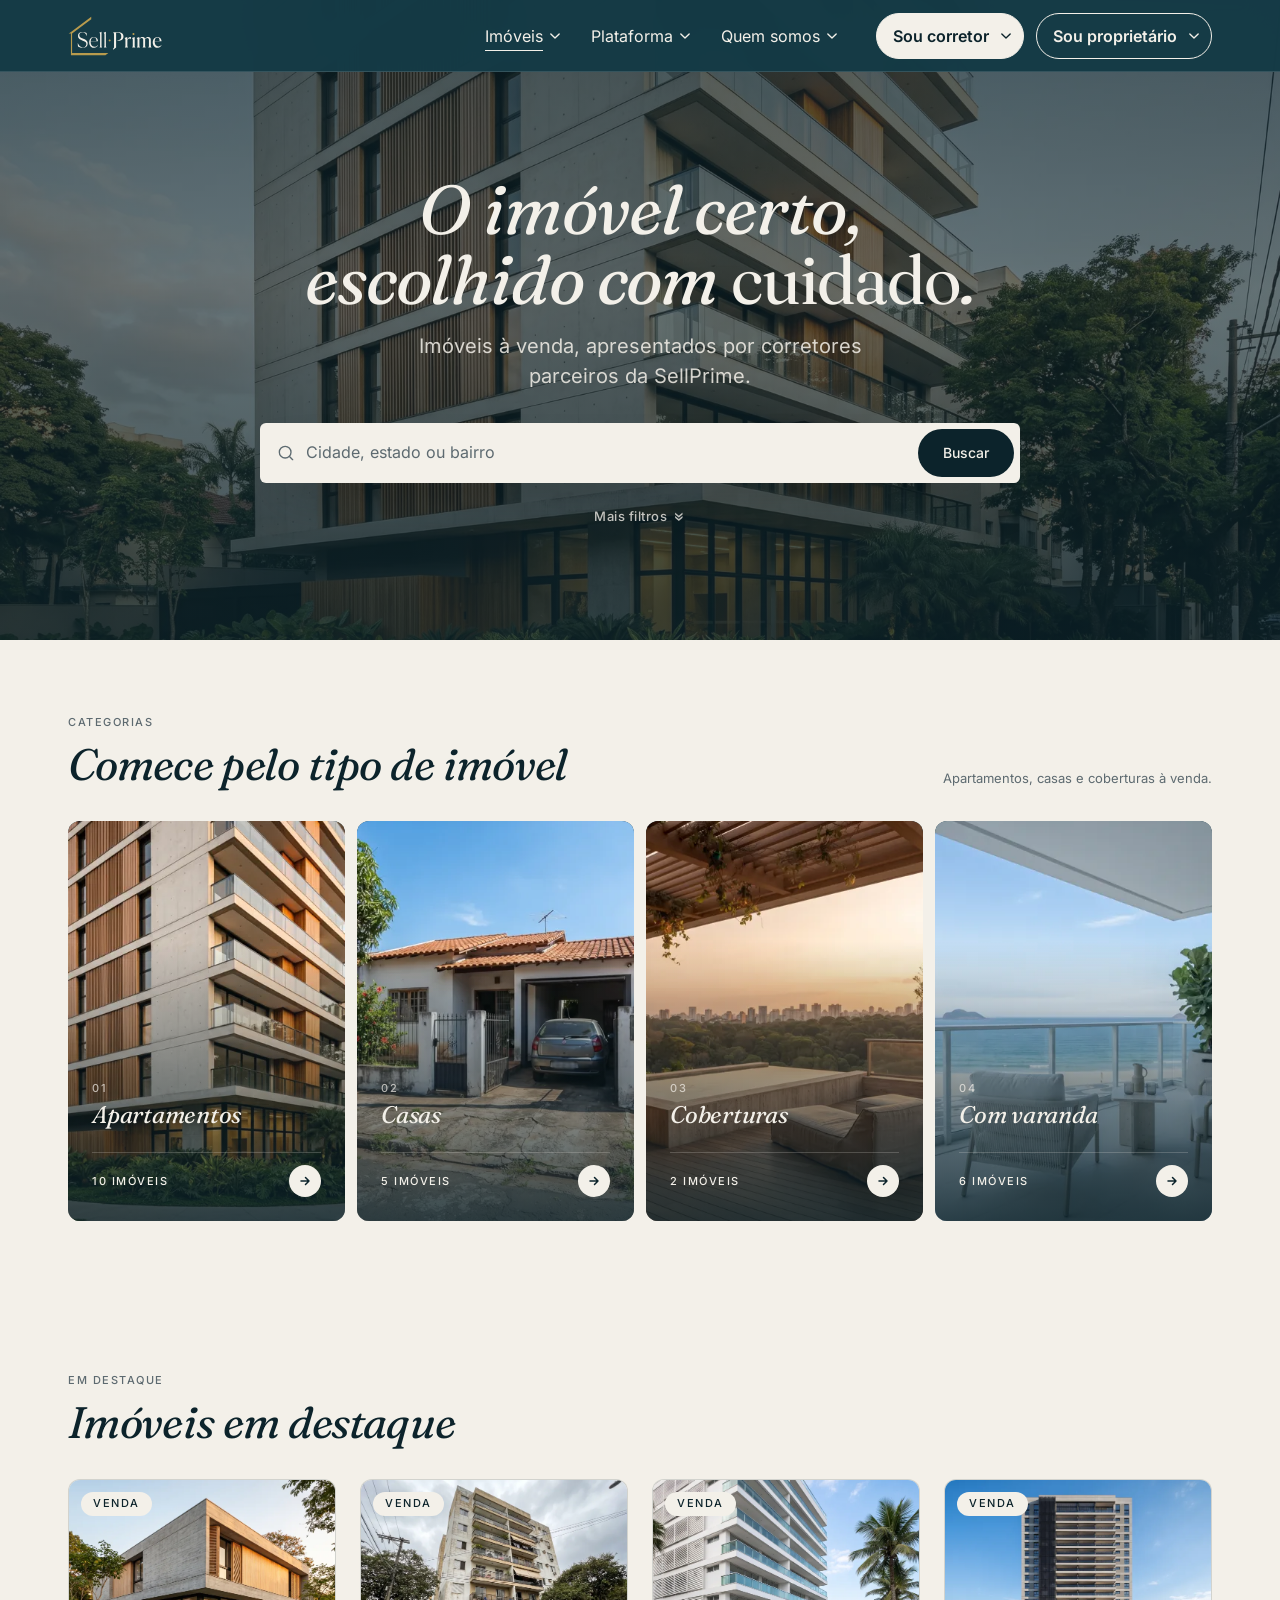
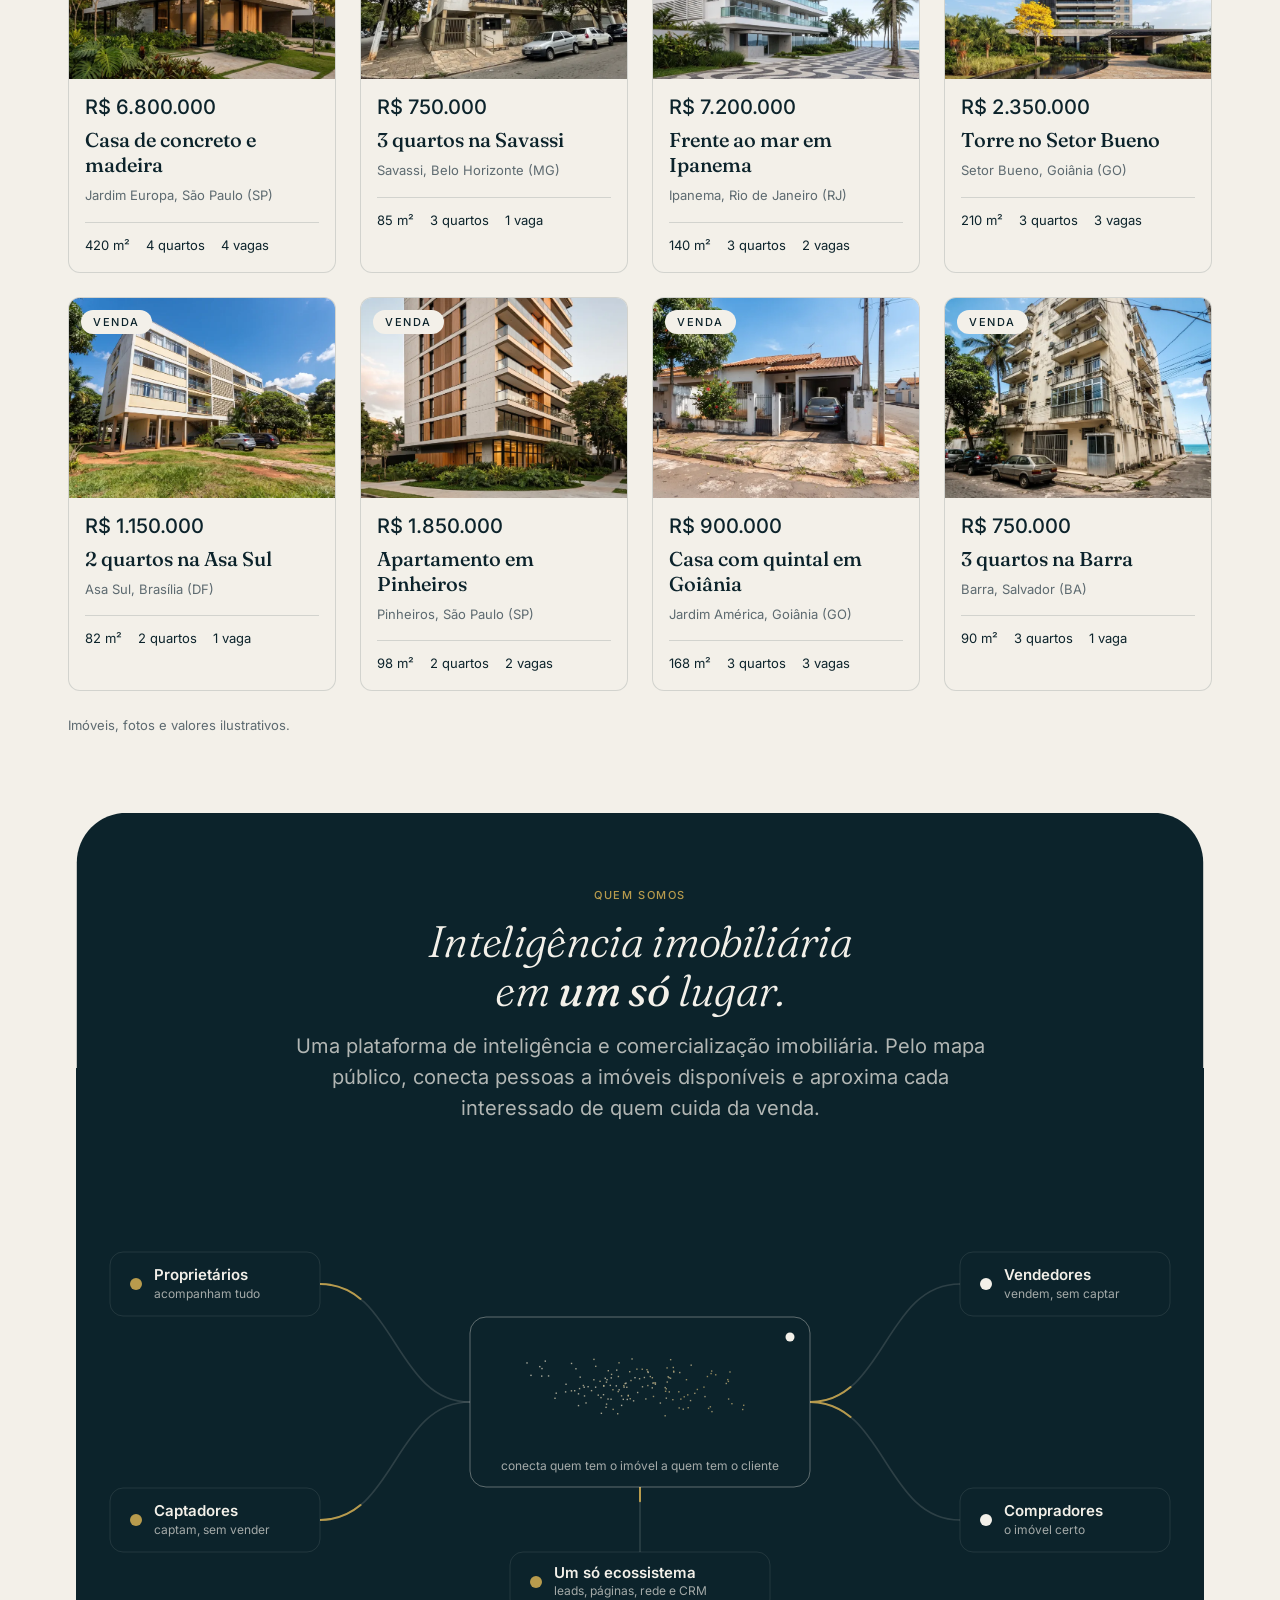
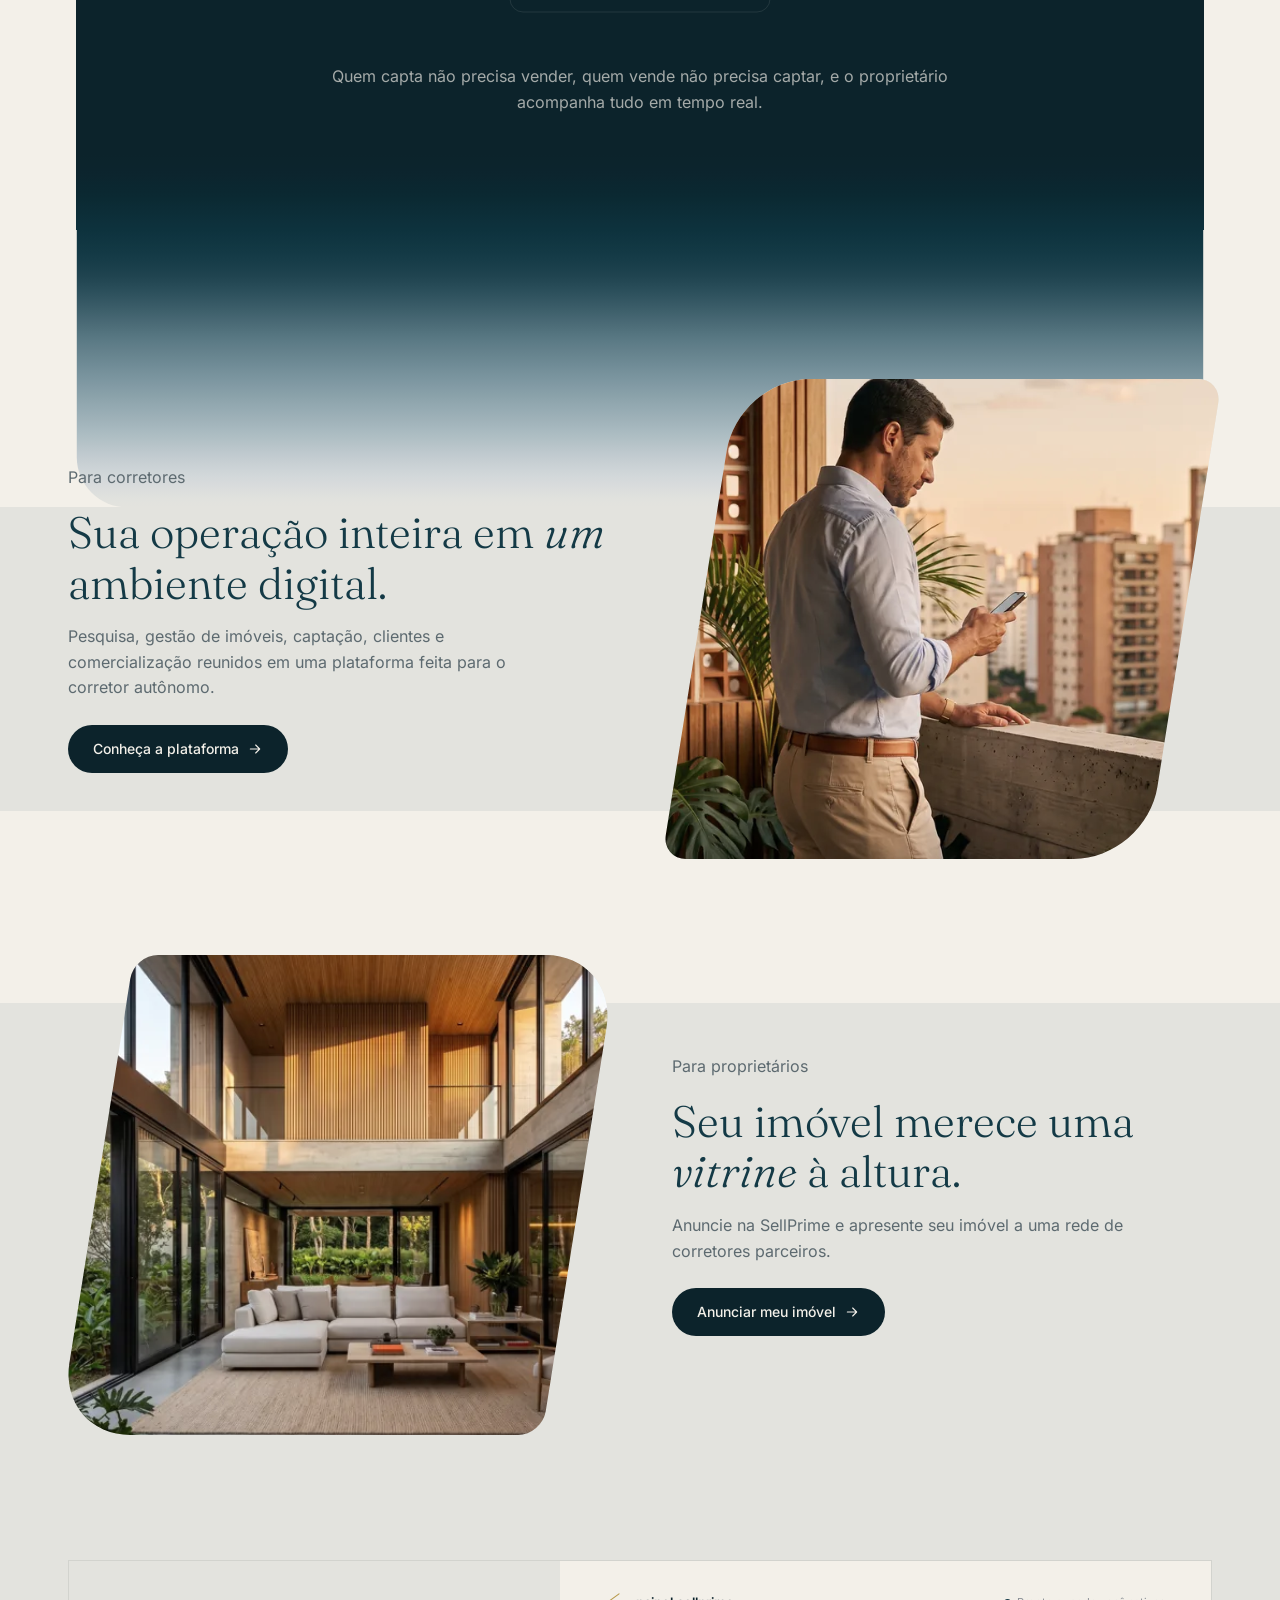
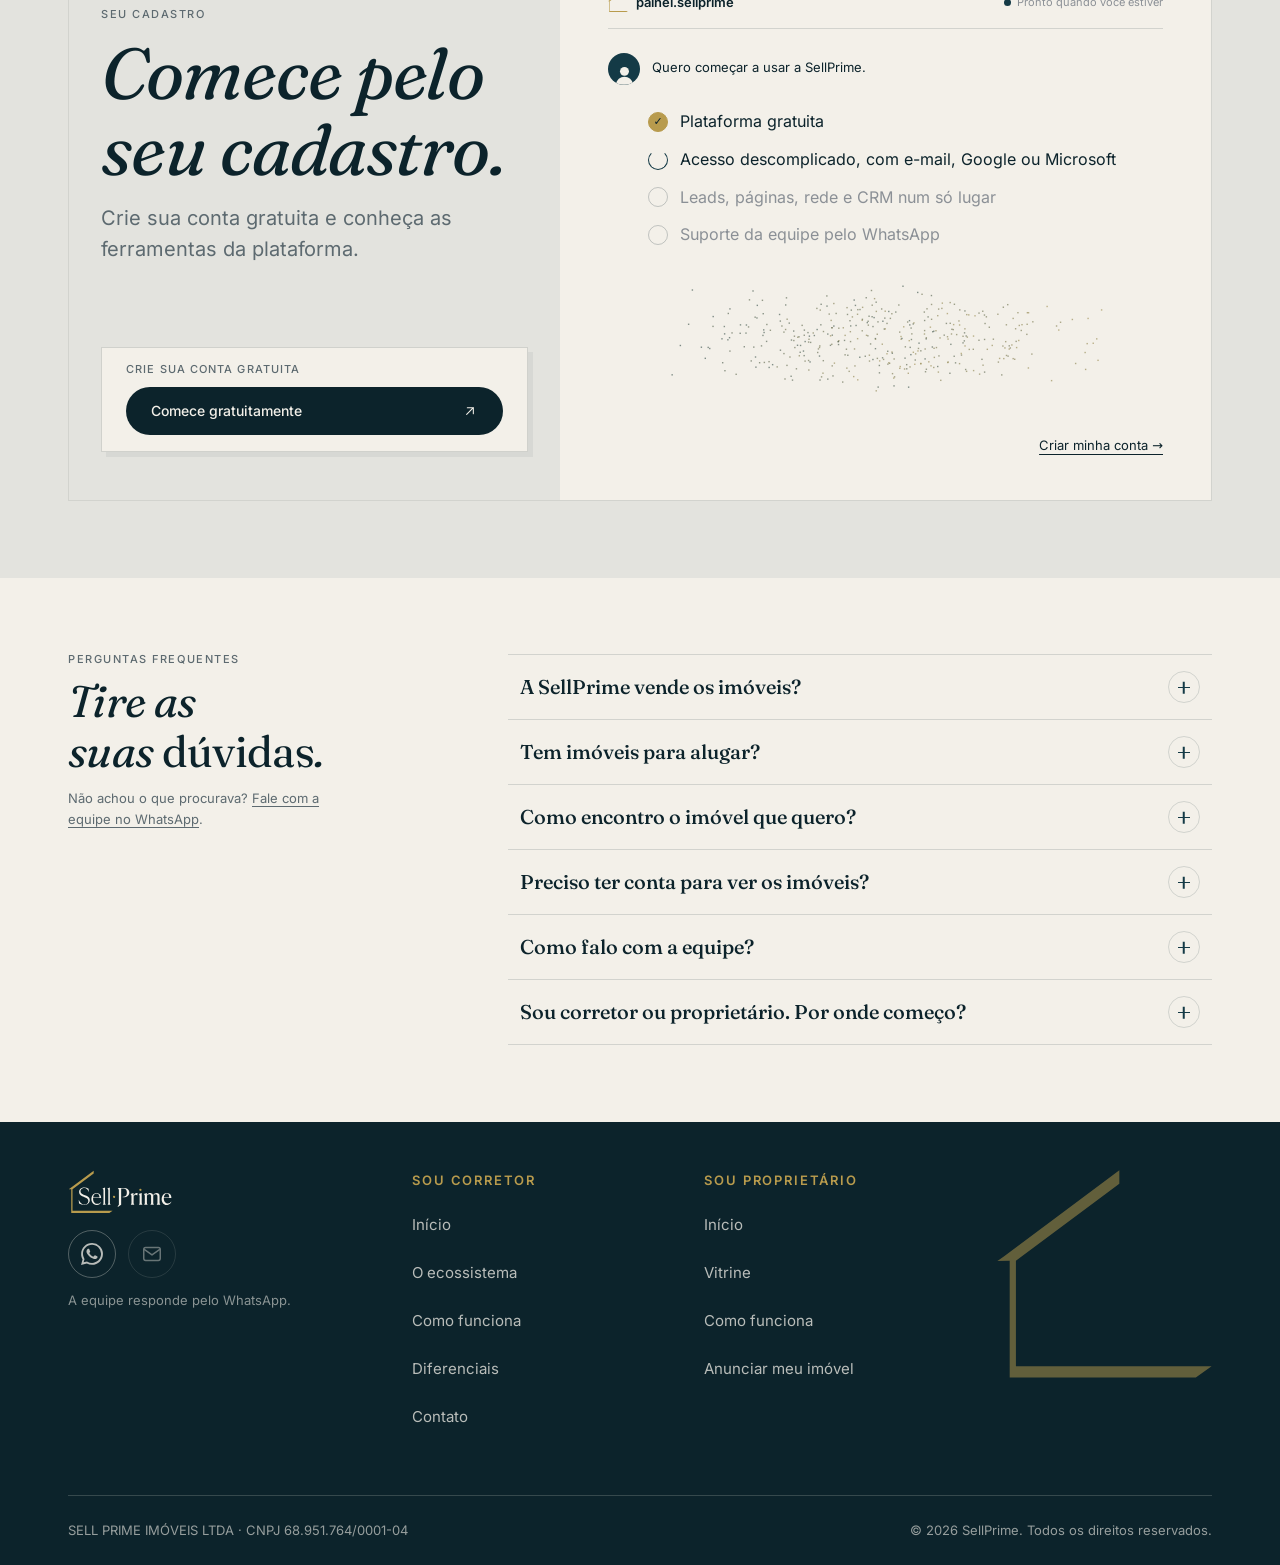
==== commit 40ad0fff: "Atualiza a prévia de revisão" ====
--- a/index.html
+++ b/index.html
@@ -27,7 +27,7 @@
 <link rel="stylesheet" href="assets/css/site/mapa-busca.css?v=2">
 <link rel="stylesheet" href="assets/css/site/convite.css?v=9">
 <link rel="stylesheet" href="assets/css/site/faq.css?v=1">
-<link rel="stylesheet" href="assets/css/site/footer.css?v=11">
+<link rel="stylesheet" href="assets/css/site/footer.css?v=12">
 <script>document.documentElement.classList.add('js')</script>
 <script type="application/ld+json">{"@context":"https://schema.org","@type":"Organization","name":"SellPrime","legalName":"SELL PRIME IMÓVEIS LTDA","taxID":"68.951.764/0001-04"}</script>
 </head>
@@ -349,7 +349,7 @@
       <div class="site-footer__col">
         <a class="site-footer__logo" href="#topo" aria-label="SellPrime, voltar ao topo"><img src="assets/img/marca/logo-recorte-cream.svg" alt="SellPrime" width="690" height="290" loading="lazy" decoding="async"></a>
         <div class="site-footer__social">
-          <a href="#contato" data-whatsapp aria-label="Falar pelo WhatsApp"><svg viewBox="0 0 24 24" fill="currentColor" aria-hidden="true"><path d="M12.04 2a9.9 9.9 0 0 0-8.5 14.9L2 22l5.25-1.5A9.9 9.9 0 1 0 12.04 2Zm0 1.8a8.1 8.1 0 1 1-4.3 15l-.3-.2-3.1.9.9-3-.2-.3A8.1 8.1 0 0 1 12.04 3.8Zm-3 3.6c-.2 0-.5.1-.7.4-.3.3-1 1-1 2.4s1 2.8 1.2 3c.1.2 2 3.1 4.9 4.2 2.4.9 2.9.7 3.4.7.5-.1 1.7-.7 1.9-1.4.2-.7.2-1.2.2-1.4-.1-.1-.3-.2-.6-.3l-2-.9c-.3-.1-.5-.1-.7.1l-.9 1.1c-.2.2-.3.2-.6.1-.3-.2-1.2-.4-2.3-1.4-.8-.7-1.4-1.7-1.6-2-.2-.3 0-.4.1-.6l.4-.5c.2-.2.2-.3.3-.5.1-.2.1-.4 0-.5l-.9-2.2c-.2-.5-.4-.5-.6-.5h-.5Z"/></svg></a>
+          <a href="#contato" data-whatsapp aria-label="Falar pelo WhatsApp"><svg viewBox="0 0 24 24" fill="currentColor" aria-hidden="true"><path d="M17.472 14.382c-.297-.149-1.758-.867-2.03-.967-.273-.099-.471-.148-.67.15-.197.297-.767.966-.94 1.164-.173.199-.347.223-.644.075-.3-.15-1.263-.465-2.403-1.485-.888-.795-1.484-1.77-1.66-2.07-.174-.3-.019-.465.13-.615.136-.135.301-.345.451-.523.146-.181.194-.301.297-.496.1-.21.049-.375-.025-.524-.075-.15-.672-1.62-.922-2.206-.24-.584-.487-.51-.672-.51-.172-.015-.371-.015-.571-.015-.2 0-.523.074-.797.359-.273.3-1.045 1.02-1.045 2.475s1.07 2.865 1.219 3.075c.149.18 2.095 3.195 5.076 4.483.709.3 1.263.489 1.694.626.712.226 1.36.194 1.872.118.571-.085 1.758-.719 2.006-1.413.248-.694.248-1.289.173-1.413-.074-.124-.272-.198-.57-.347m-5.421 7.403h-.004a9.87 9.87 0 01-5.031-1.378l-.361-.214-3.741.982.998-3.648-.235-.374a9.86 9.86 0 01-1.51-5.26c.001-5.45 4.436-9.884 9.888-9.884 2.64 0 5.122 1.03 6.988 2.898a9.825 9.825 0 012.893 6.994c-.003 5.45-4.437 9.884-9.885 9.884m8.413-18.297A11.815 11.815 0 0012.05 0C5.495 0 .16 5.335.157 11.892c0 2.096.547 4.142 1.588 5.945L.057 24l6.305-1.654a11.882 11.882 0 005.683 1.448h.005c6.554 0 11.89-5.335 11.893-11.893a11.821 11.821 0 00-3.48-8.413Z"/></svg></a>
           <span data-rodape-email aria-label="E-mail (em breve)" title="E-mail: a definir"><svg viewBox="0 0 24 24" fill="none" stroke="currentColor" stroke-width="1.6" stroke-linecap="round" stroke-linejoin="round" aria-hidden="true"><rect x="3" y="5" width="18" height="14" rx="2"/><path d="m3.5 7 8.5 6 8.5-6"/></svg></span>
         </div>
         <p class="site-footer__nota">A equipe responde pelo WhatsApp.</p>
@@ -392,8 +392,8 @@
 <script src="assets/js/design-system/revelar.js?v=5" defer></script>
 <script src="assets/js/site/imoveis-base.js?v=3" defer></script>
 <script src="assets/js/site/imoveis-data.js?v=6" defer></script>
-<script src="assets/js/site/mapa-busca.js?v=3" defer></script>
-<script src="assets/js/site/previa-imovel.js?v=3" defer></script>
+<script src="assets/js/site/mapa-busca.js?v=4" defer></script>
+<script src="assets/js/site/previa-imovel.js?v=4" defer></script>
 <script src="assets/js/site/home.js?v=8" defer></script>
 <script src="assets/js/site/home-quem-somos.js?v=4" defer></script>
 <script src="assets/js/site/convite.js?v=6" defer></script>
--- a/assets/css/site/footer.css
+++ b/assets/css/site/footer.css
@@ -9,7 +9,7 @@
 .site-footer__social{display:flex;gap:var(--sp-3)}
 .site-footer__social a,.site-footer__social span{width:48px;height:48px;border-radius:50%;border:1px solid rgba(243,240,233,.3);display:inline-flex;align-items:center;justify-content:center;transition:background var(--mo-base) var(--ease),color var(--mo-base) var(--ease),border-color var(--mo-base) var(--ease);-webkit-tap-highlight-color:transparent}
 .site-footer__social span{opacity:.4;cursor:not-allowed}
-.site-footer__social svg{width:22px;height:22px}
+.site-footer__social svg{width:22px;height:22px;display:block}
 .site-footer__nota{font-size:var(--fs-small);color:rgba(243,240,233,.55);margin-top:var(--sp-3);max-width:28ch}
 .site-footer__logo{display:inline-block;margin-bottom:var(--sp-4)}
 .site-footer__logo img{height:44px;width:auto;display:block}
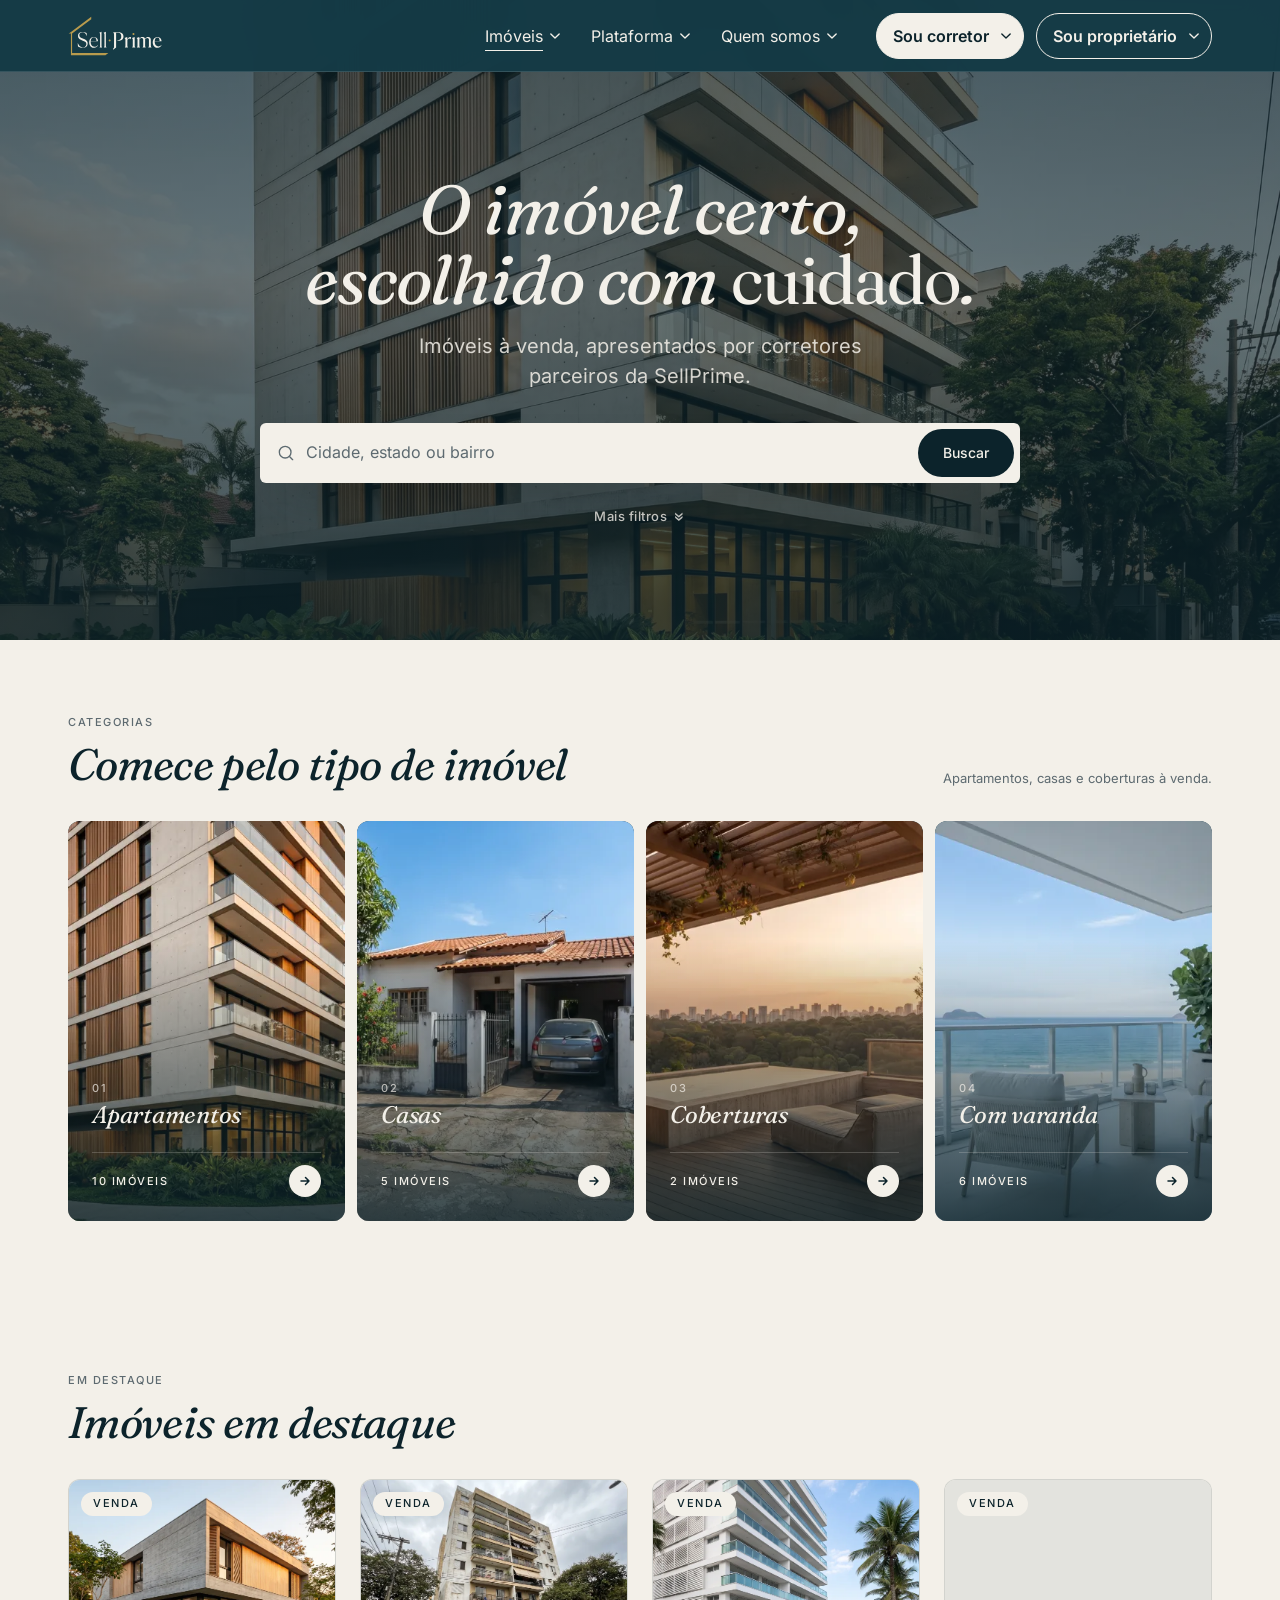
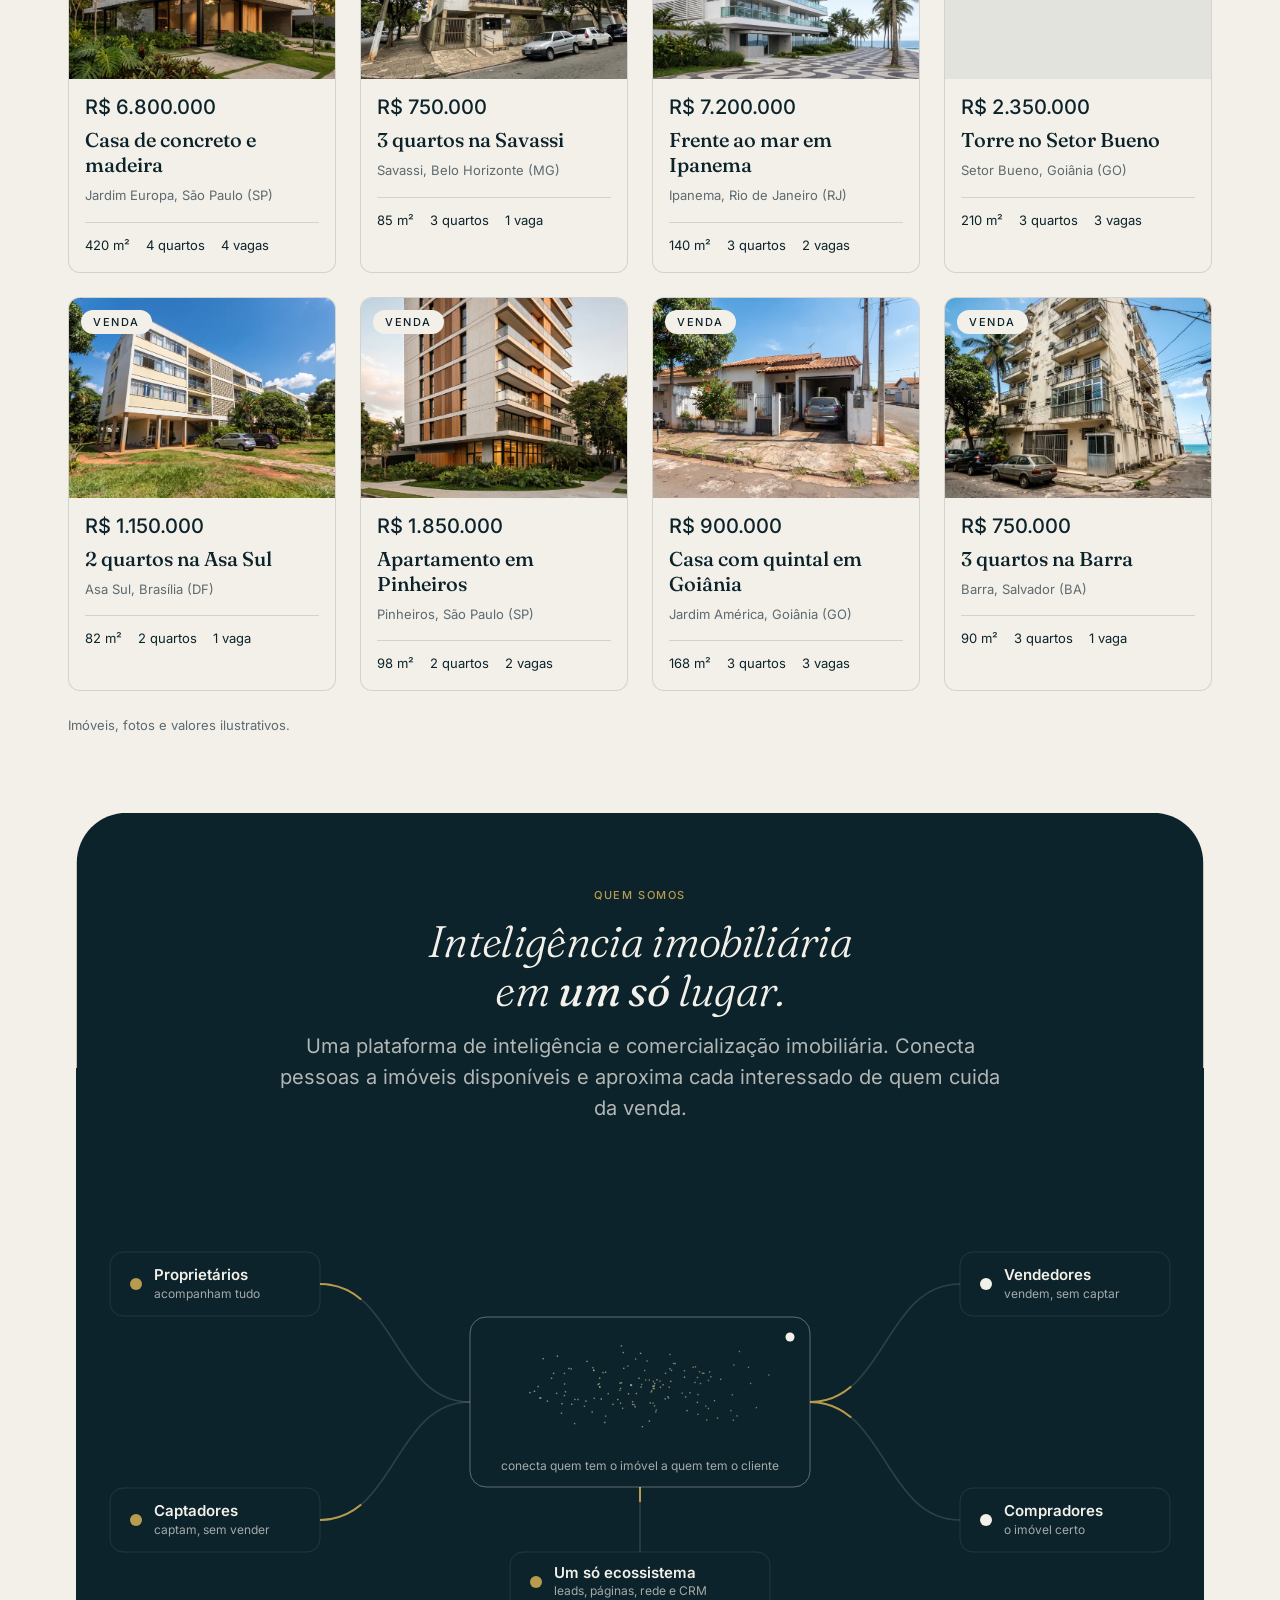
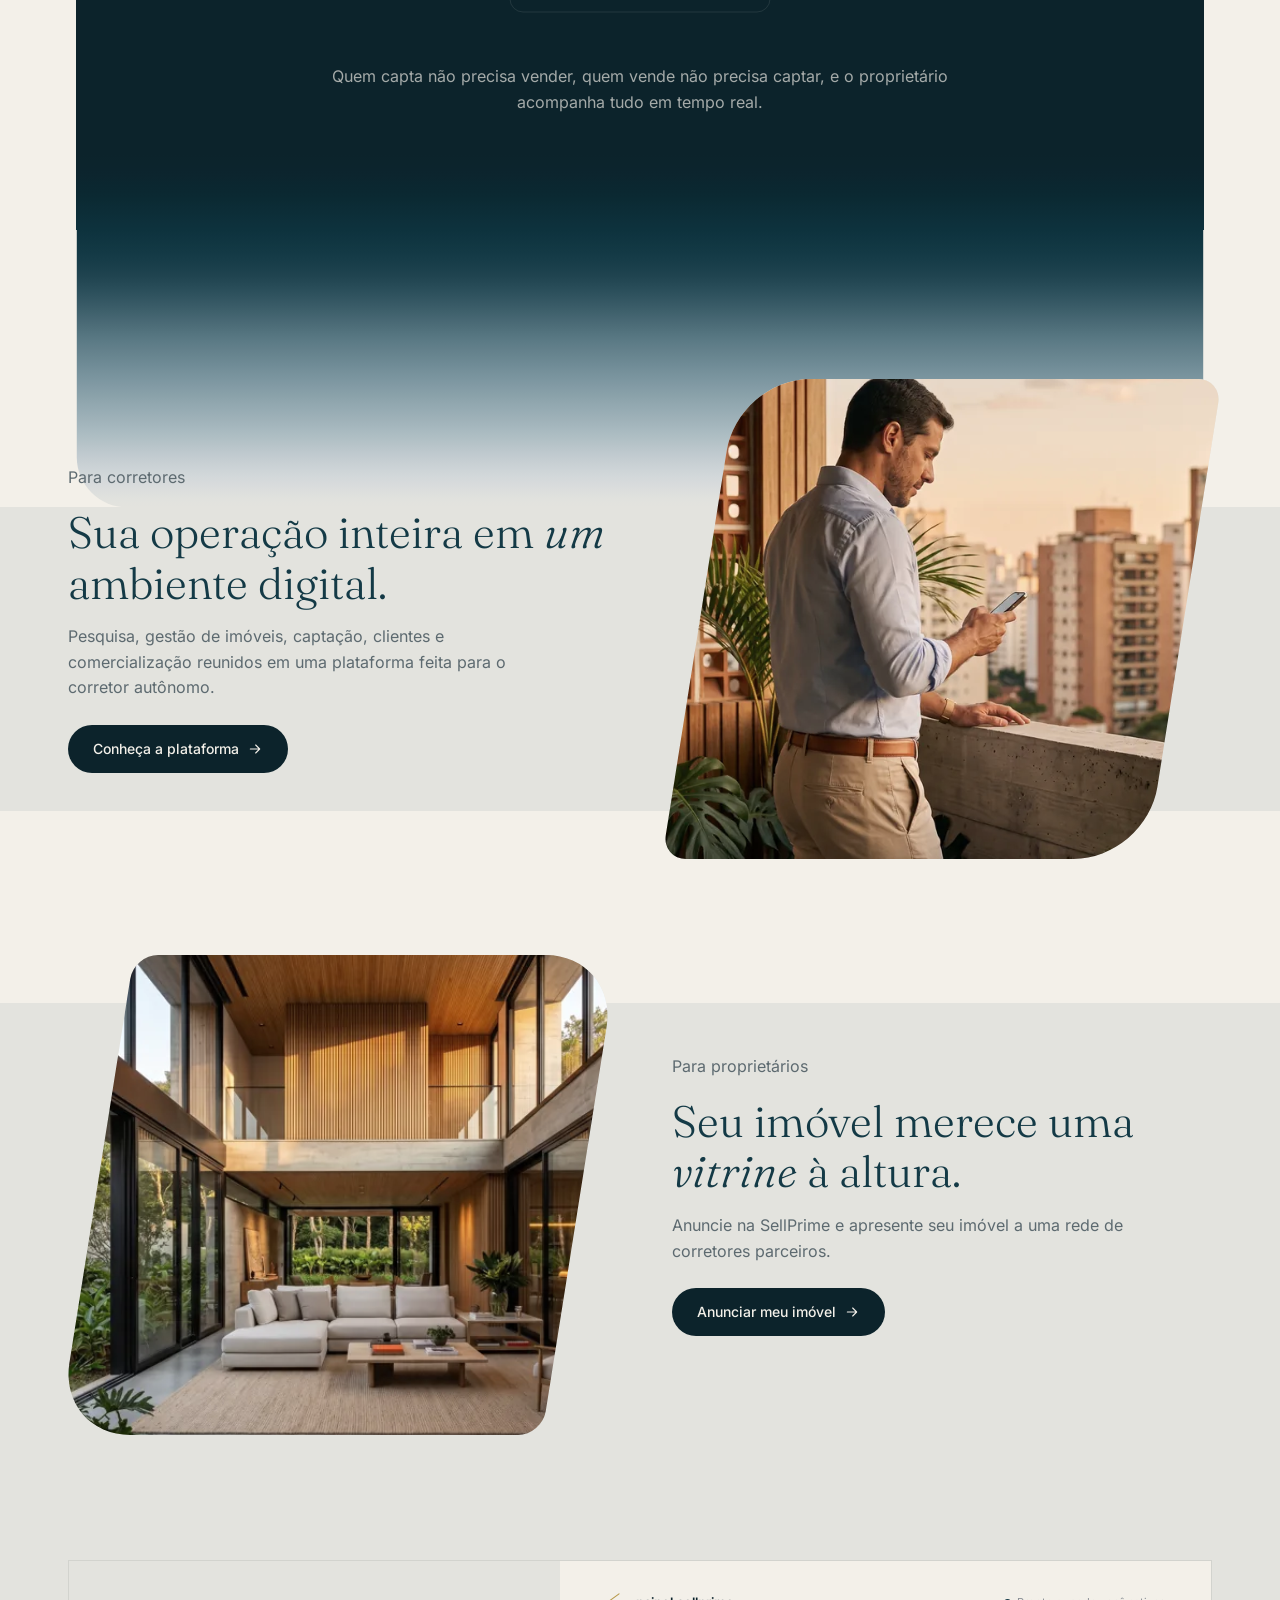
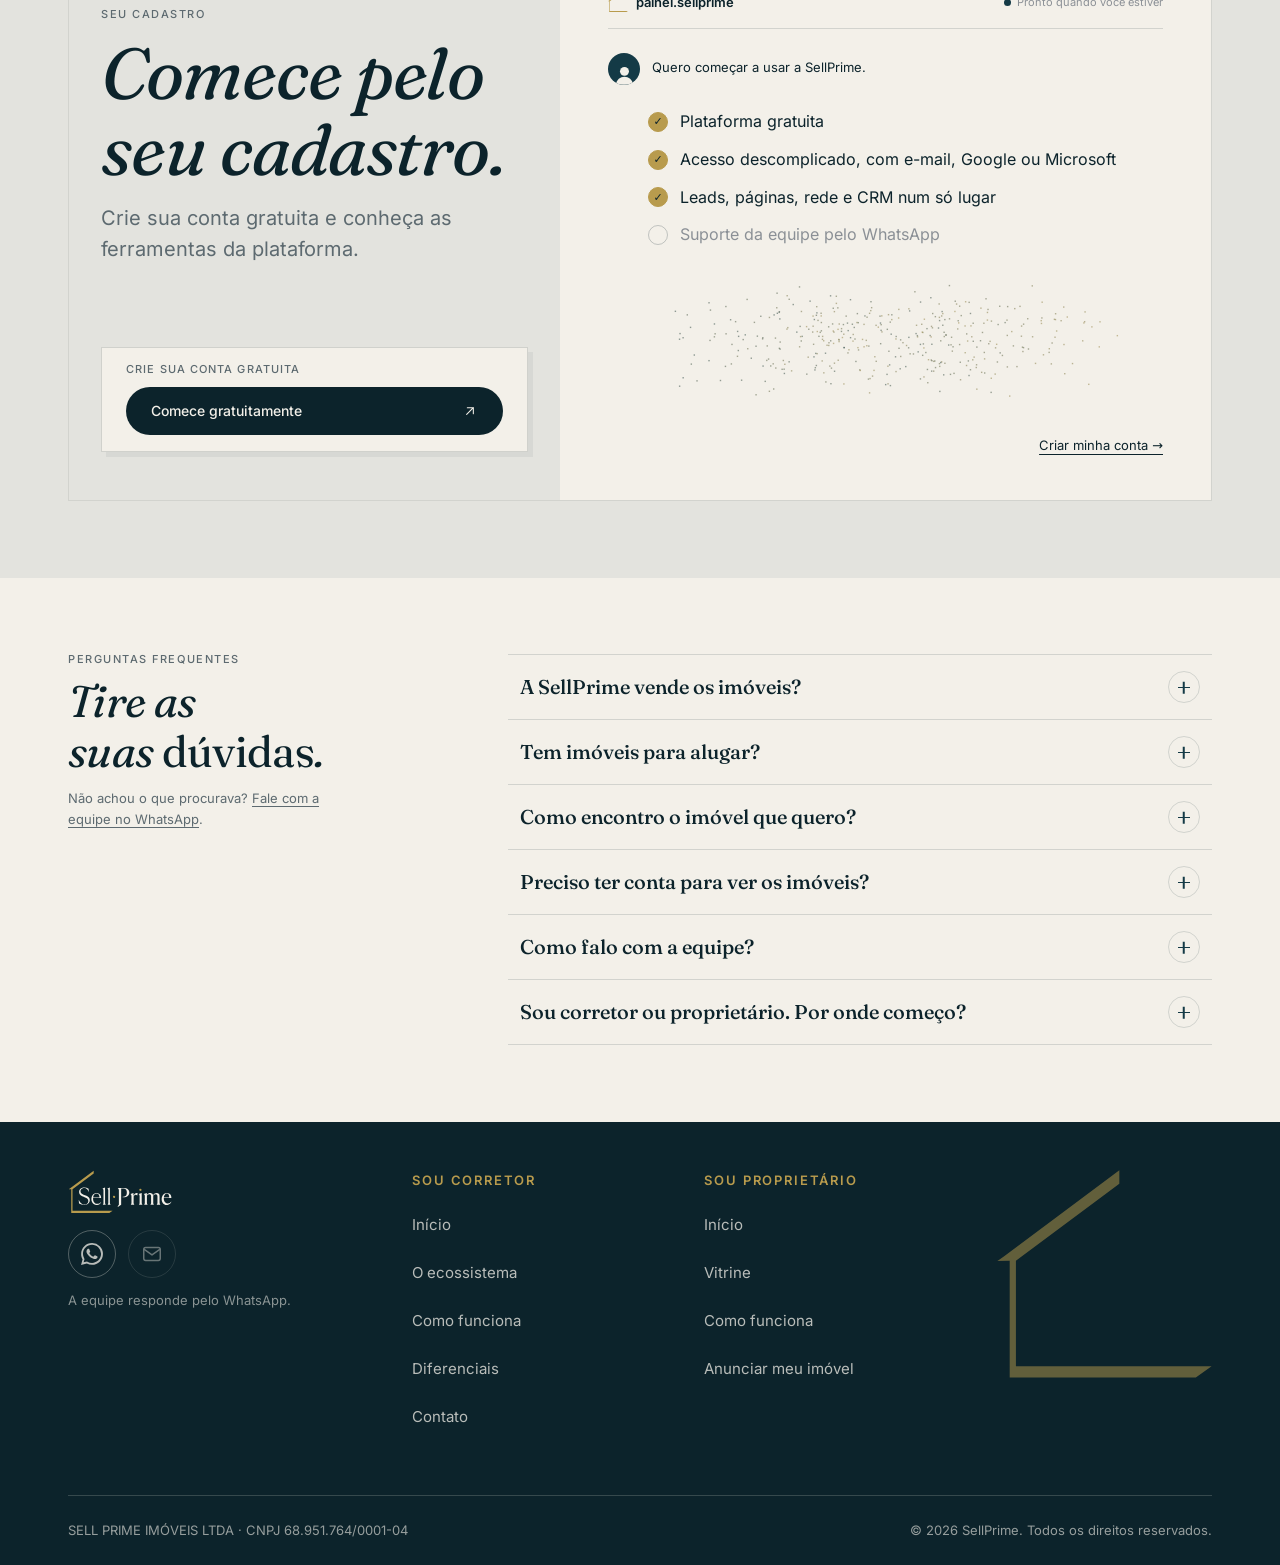
==== commit 4ab37826: "Atualiza a prévia de revisão" ====
--- a/index.html
+++ b/index.html
@@ -17,6 +17,9 @@
 <meta name="twitter:card" content="summary">
 <link rel="preload" href="assets/fonts/fraunces-italic.woff2?v=1" as="font" type="font/woff2" crossorigin>
 <link rel="preload" as="image" href="assets/img/imoveis/predio-pinheiros-sp/fachada.webp?v=1" fetchpriority="high">
+<link rel="icon" href="assets/img/marca/favicon.svg?v=1" type="image/svg+xml">
+<link rel="icon" href="assets/img/marca/favicon-32.png?v=1" sizes="32x32" type="image/png">
+<link rel="apple-touch-icon" href="assets/img/marca/apple-touch-icon.png?v=1">
 <link rel="stylesheet" href="assets/css/design-system/tokens.css?v=5">
 <link rel="stylesheet" href="assets/css/design-system/base.css?v=5">
 <link rel="stylesheet" href="assets/css/site/header.css?v=6">
@@ -225,7 +228,7 @@
     <div class="qs__topo">
       <p class="eyebrow qs__eyebrow">Quem somos</p>
       <h2 class="h3 qs__titulo" id="qs-titulo">Inteligência imobiliária em <em>um só</em> lugar.</h2>
-      <p class="lead">Uma plataforma de inteligência e comercialização imobiliária. Pelo mapa público, conecta pessoas a imóveis disponíveis e aproxima cada interessado de quem cuida da venda.</p>
+      <p class="lead">Uma plataforma de inteligência e comercialização imobiliária. Conecta pessoas a imóveis disponíveis e aproxima cada interessado de quem cuida da venda.</p>
     </div>
     <div class="esq esq--deitado"><svg viewBox="0 0 1100 460" xmlns="http://www.w3.org/2000/svg" role="img" aria-label="Esquema: proprietários e captadores, de um lado, e vendedores e compradores, do outro, conectados pela SellPrime, um só ecossistema com leads, páginas, rede e CRM."><g fill="none"><path class="flow" d="M230,112 C305,112 305,230 380,230"/><path class="flow" d="M230,348 C305,348 305,230 380,230"/><path class="flow" d="M720,230 C795,230 795,112 870,112"/><path class="flow" d="M720,230 C795,230 795,348 870,348"/><path class="flow" d="M550,315 L550,380"/></g><g fill="none"><path class="flow-dash" d="M230,112 C305,112 305,230 380,230"/><path class="flow-dash" d="M230,348 C305,348 305,230 380,230"/><path class="flow-dash" d="M720,230 C795,230 795,112 870,112"/><path class="flow-dash" d="M720,230 C795,230 795,348 870,348"/><path class="flow-dash" d="M550,315 L550,380"/></g><g class="snode"><rect x="20" y="80" width="210" height="64" rx="13" fill="#0c232b" stroke="rgba(243,240,233,0.1)"/><circle cx="46" cy="112" r="6" fill="var(--gold)"/><text class="node-label" x="64" y="108">Proprietários</text><text class="node-sub" x="64" y="126">acompanham tudo</text></g><g class="snode"><rect x="20" y="316" width="210" height="64" rx="13" fill="#0c232b" stroke="rgba(243,240,233,0.1)"/><circle cx="46" cy="348" r="6" fill="var(--gold)"/><text class="node-label" x="64" y="344">Captadores</text><text class="node-sub" x="64" y="362">captam, sem vender</text></g><g class="snode"><rect x="870" y="80" width="210" height="64" rx="13" fill="#0c232b" stroke="rgba(243,240,233,0.1)"/><circle cx="896" cy="112" r="6" fill="var(--cream)"/><text class="node-label" x="914" y="108">Vendedores</text><text class="node-sub" x="914" y="126">vendem, sem captar</text></g><g class="snode"><rect x="870" y="316" width="210" height="64" rx="13" fill="#0c232b" stroke="rgba(243,240,233,0.1)"/><circle cx="896" cy="348" r="6" fill="var(--cream)"/><text class="node-label" x="914" y="344">Compradores</text><text class="node-sub" x="914" y="362">o imóvel certo</text></g><g class="snode"><rect x="420" y="380" width="260" height="60" rx="13" fill="#0c232b" stroke="rgba(243,240,233,0.1)"/><circle cx="446" cy="410" r="6" fill="var(--gold)"/><text class="node-label" x="464" y="406">Um só ecossistema</text><text class="node-sub" x="464" y="423">leads, páginas, rede e CRM</text></g><g class="snode"><rect x="380" y="145" width="340" height="170" rx="16" fill="#0c232b" stroke="rgba(243,240,233,0.36)"/><text class="node-sub" x="550" y="298" text-anchor="middle">conecta quem tem o imóvel a quem tem o cliente</text><circle class="pulse" cx="700" cy="165" r="4.5" fill="var(--cream)"/></g></svg>
       <div class="esq__palco" style="left:35.4545%;top:33.6957%;width:29.0909%;height:26.087%"><canvas aria-hidden="true"></canvas><span class="esq__reserva" aria-hidden="true">SellPrime</span></div>
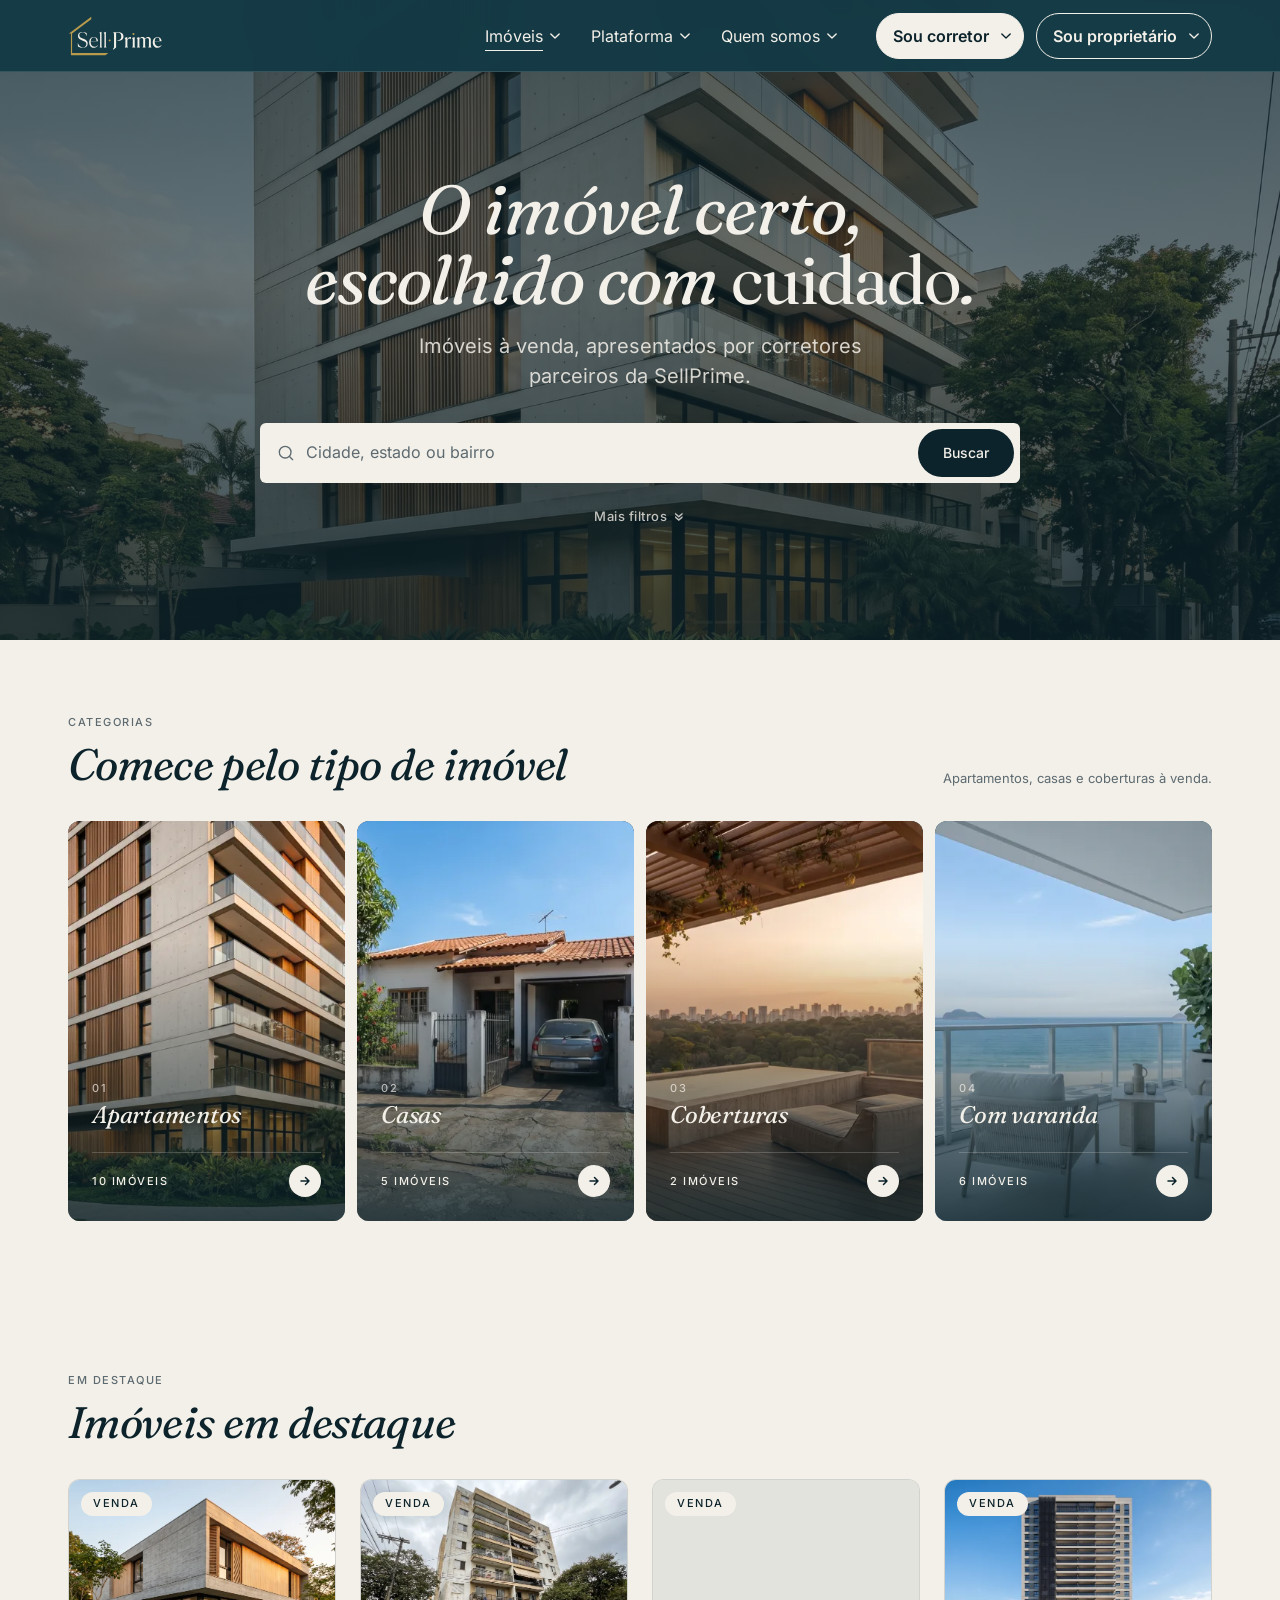
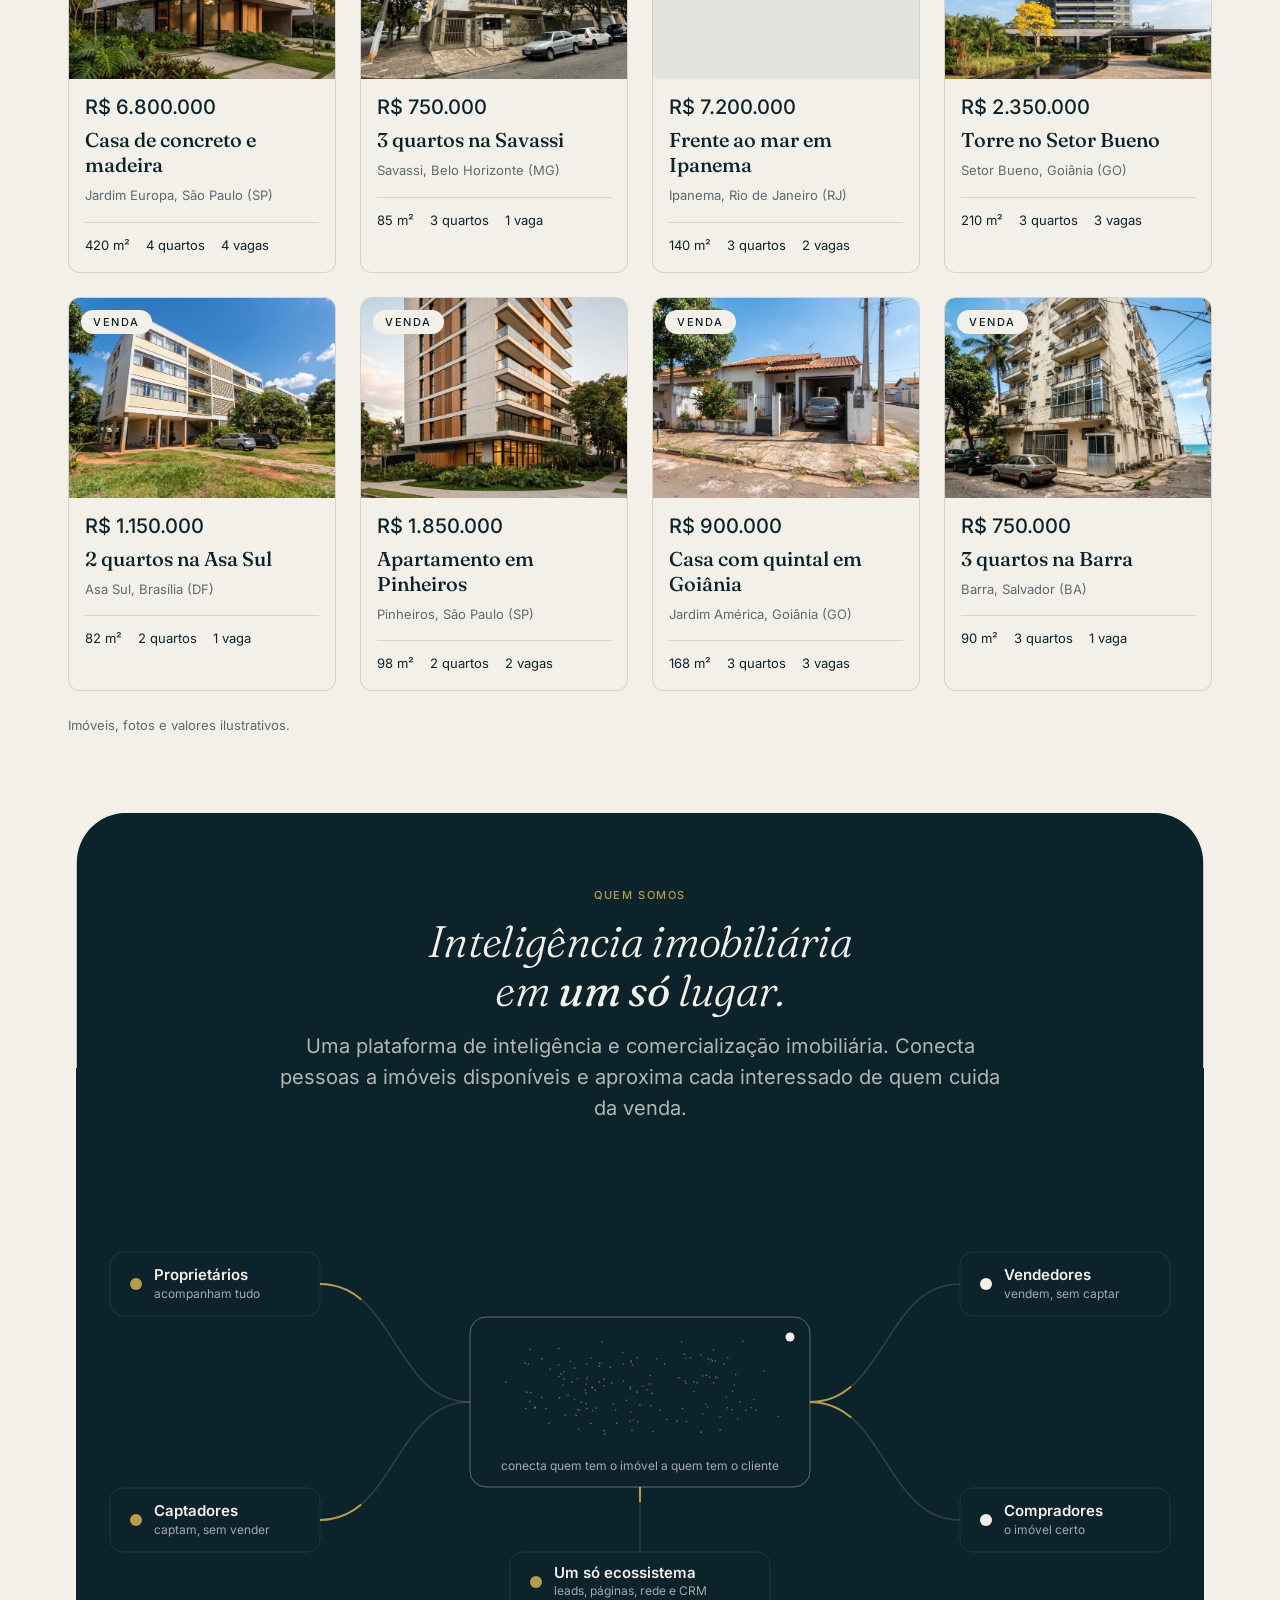
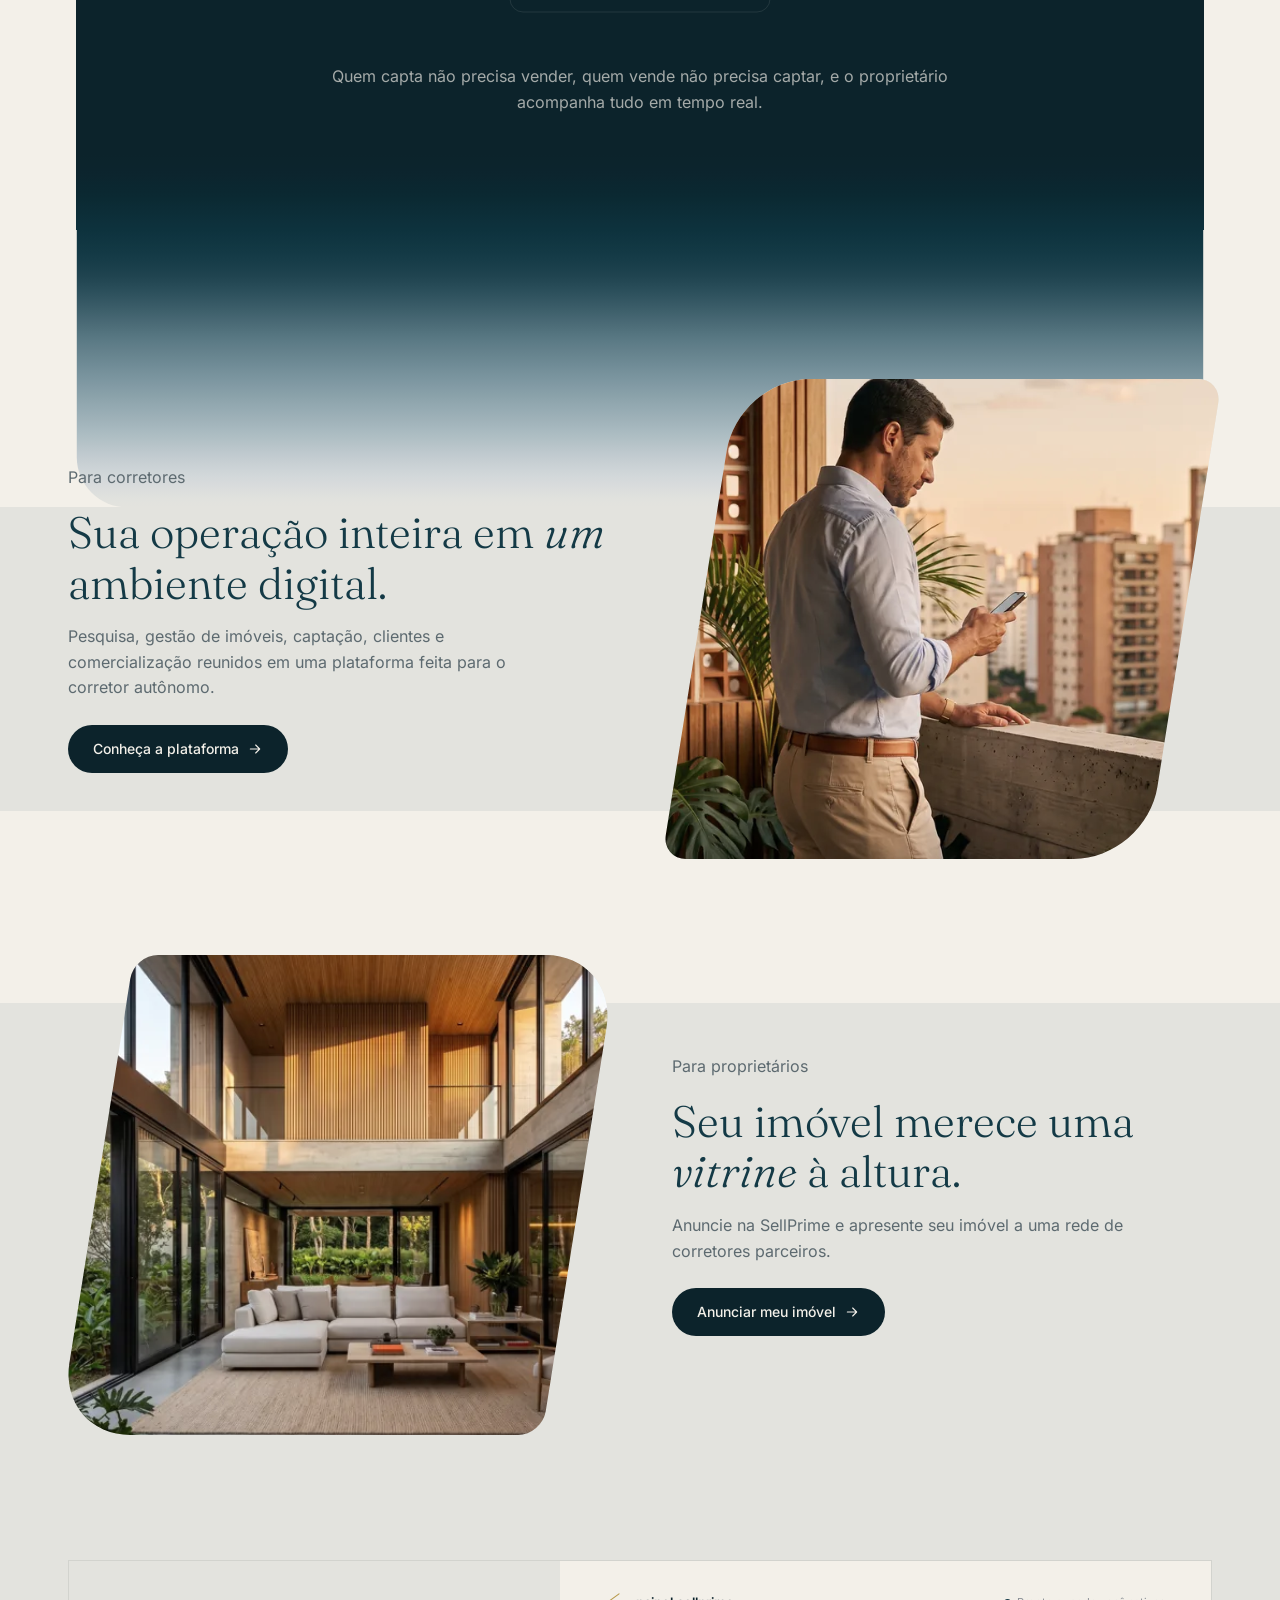
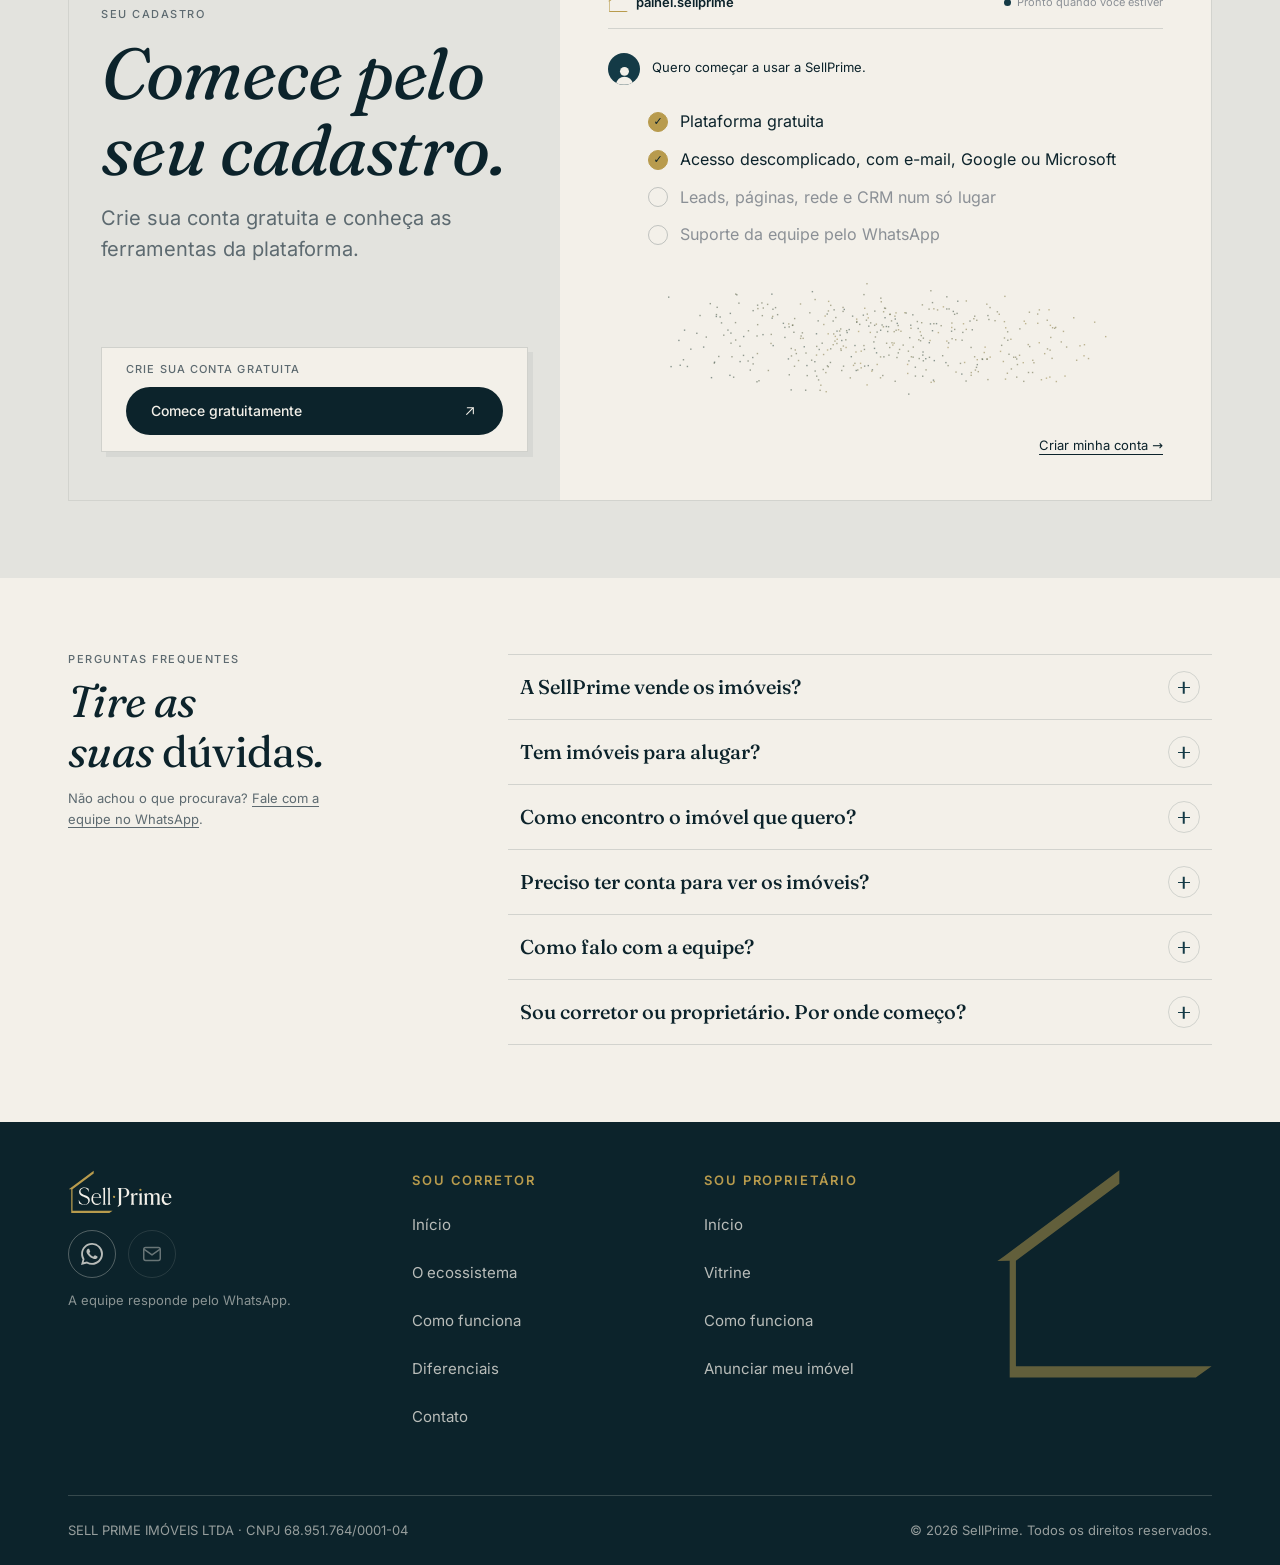
==== commit 7ca5ff4f: "Atualiza a prévia de revisão" ====
--- a/index.html
+++ b/index.html
@@ -399,6 +399,6 @@
 <script src="assets/js/site/previa-imovel.js?v=4" defer></script>
 <script src="assets/js/site/home.js?v=8" defer></script>
 <script src="assets/js/site/home-quem-somos.js?v=4" defer></script>
-<script src="assets/js/site/convite.js?v=6" defer></script>
+<script src="assets/js/site/convite.js?v=7" defer></script>
 </body>
 </html>
